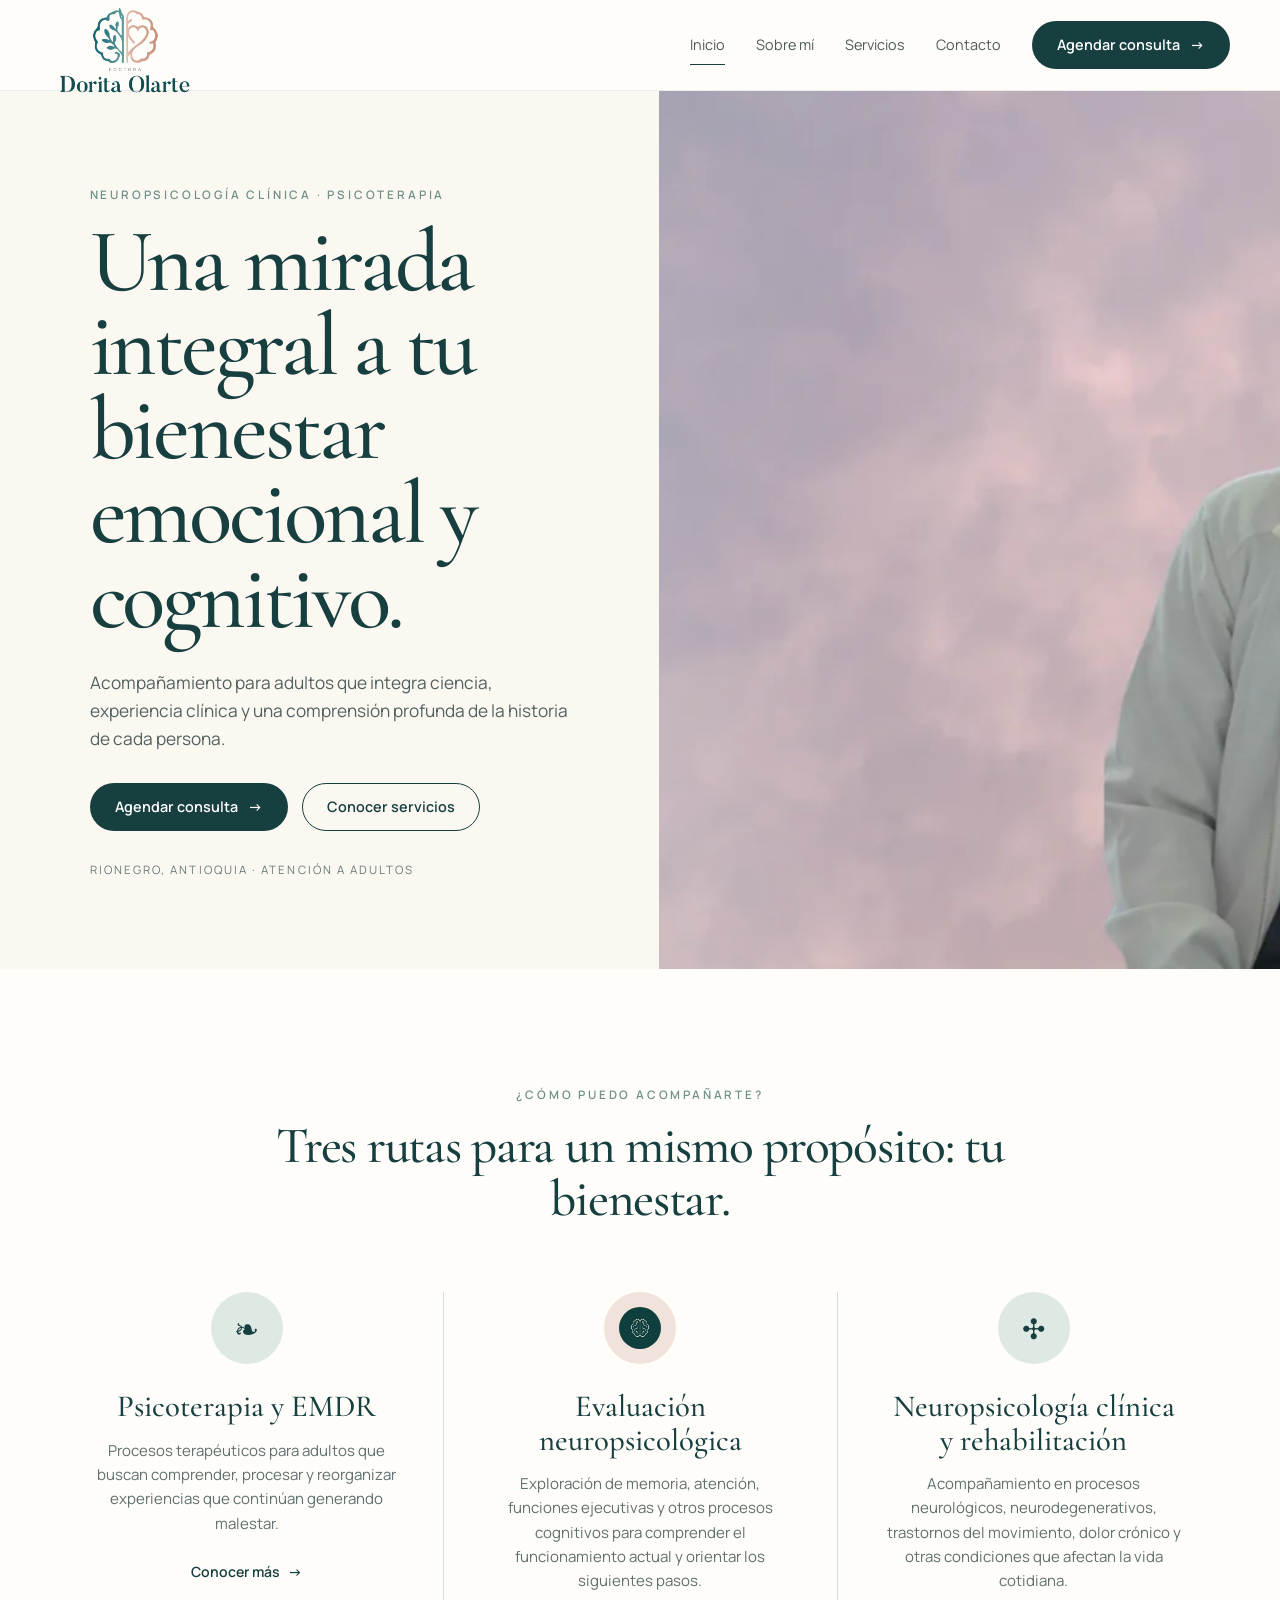
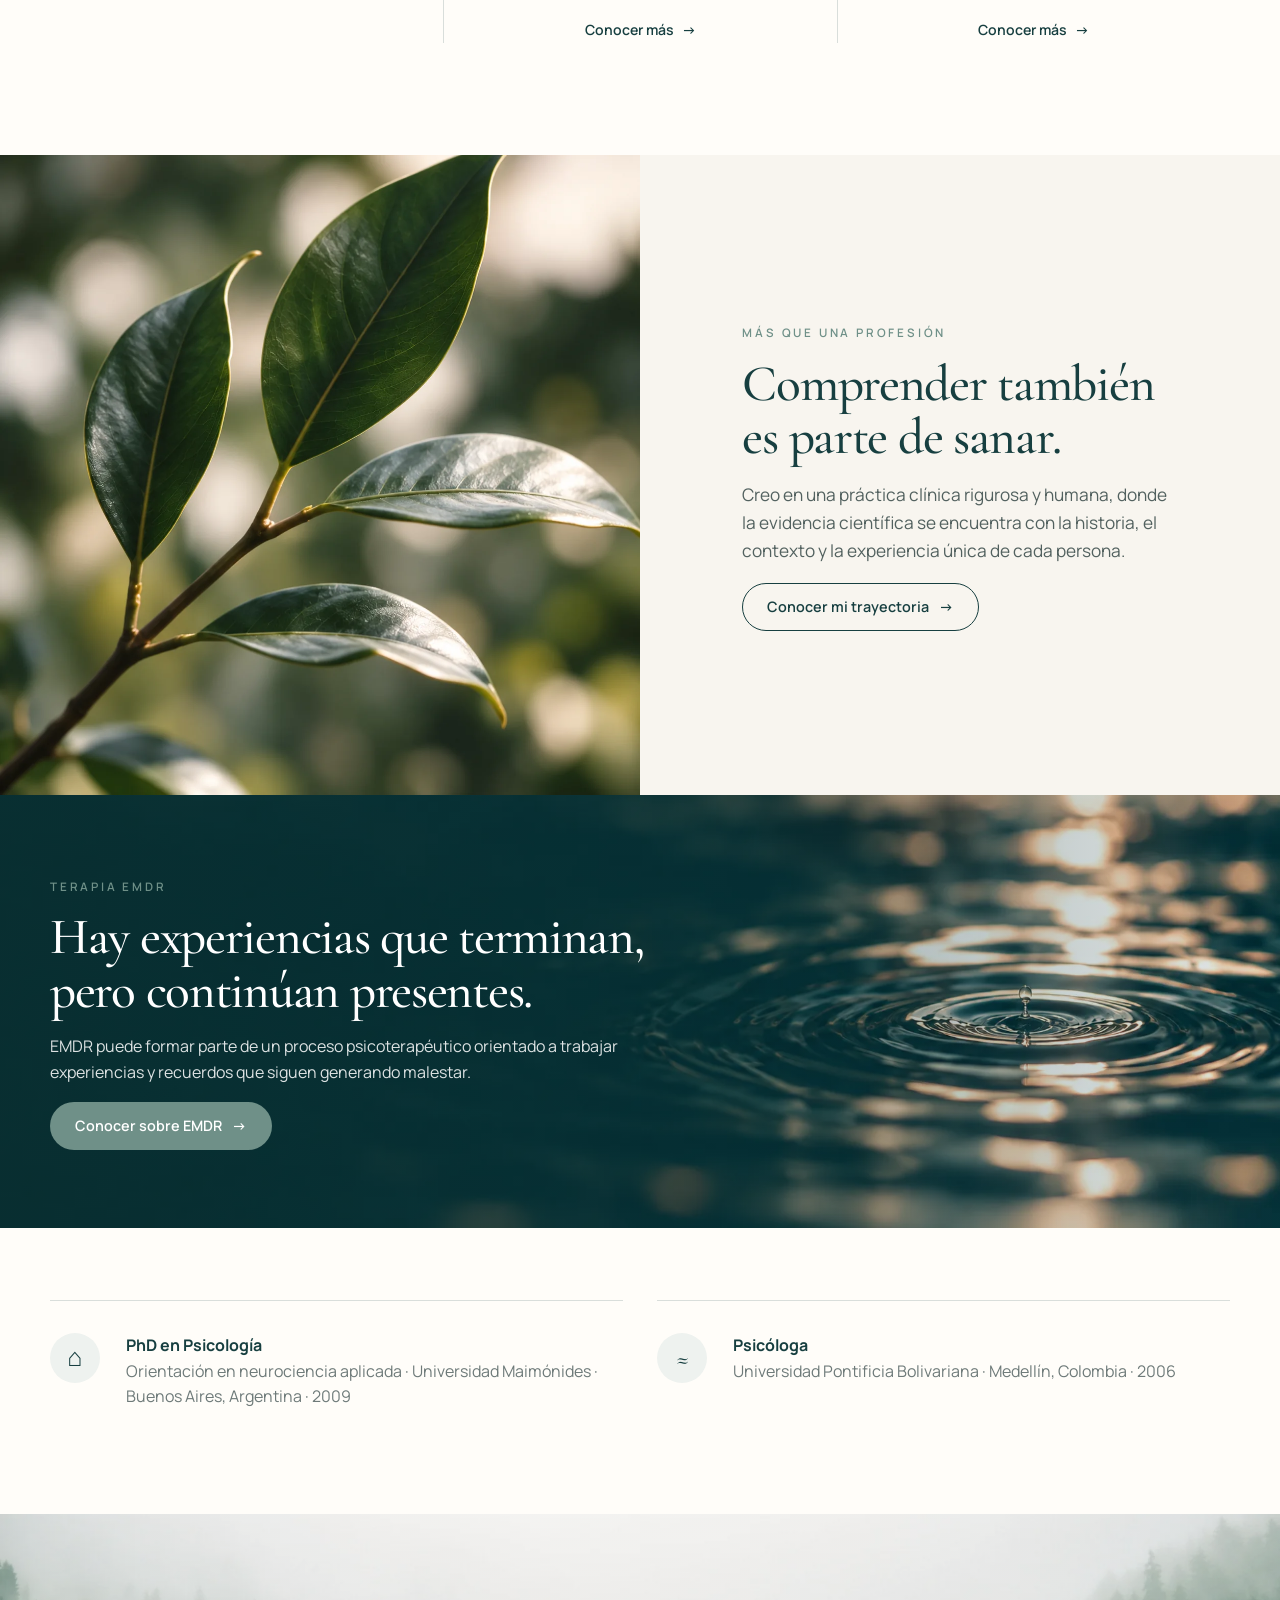
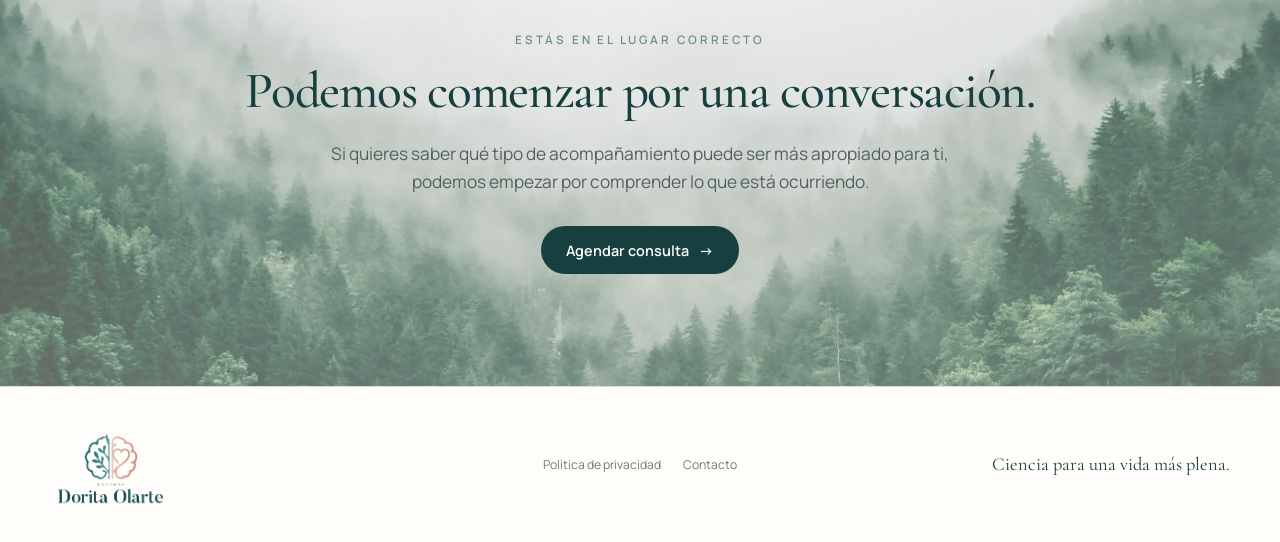
==== index.html @ 0874c587 "Dorita Website V2" ====
<!doctype html>
<html lang="es">
<head>
  <meta charset="utf-8">
  <meta name="viewport" content="width=device-width, initial-scale=1">
  <title>Dra. Dorita Olarte | Neuropsicología y psicoterapia para adultos</title>
  <meta name="description" content="Neuropsicología clínica y psicoterapia para adultos en Rionegro, Antioquia. Evaluación neuropsicológica, rehabilitación y abordaje psicoterapéutico con enfoque humano y basado en evidencia.">
  <link rel="icon" type="image/png" href="assets/images/favicon.png">
  <link rel="stylesheet" href="assets/css/styles.css">
</head>
<body>
<header class="site-header">
  <div class="container header-inner">
    <a class="brand" href="./" aria-label="Dra. Dorita Olarte, inicio"><img src="assets/images/logo.png" alt="Doctora Dorita Olarte Neuropsicóloga"></a>
    <button class="menu-toggle" aria-label="Abrir menú" aria-expanded="false">☰</button>
    <nav class="nav" aria-label="Navegación principal">
      <a href="./" aria-current="page">Inicio</a>
      <a href="sobre-mi/">Sobre mí</a>
      <a href="servicios/">Servicios</a>
      <a href="contacto/">Contacto</a>
      <a class="btn" href="contacto/">Agendar consulta <span aria-hidden="true">→</span></a>
    </nav>
  </div>
</header>

<main>
  <section class="hero">
    <div class="hero-copy">
      <div class="hero-copy-inner fade-up">
        <span class="eyebrow">Neuropsicología clínica · Psicoterapia</span>
        <h1 class="display">Una mirada integral a tu bienestar emocional y cognitivo.</h1>
        <p class="lead">Acompañamiento para adultos que integra ciencia, experiencia clínica y una comprensión profunda de la historia de cada persona.</p>
        <div class="hero-actions">
          <a class="btn" href="contacto/">Agendar consulta <span aria-hidden="true">→</span></a>
          <a class="btn btn-outline" href="servicios/">Conocer servicios</a>
        </div>
        <div class="hero-meta">Rionegro, Antioquia · Atención a adultos</div>
      </div>
    </div>
    <div class="hero-portrait hero-video-wrap">
      <video class="hero-video" autoplay muted loop playsinline preload="metadata" poster="assets/images/dorita-hero-poster.webp" aria-label="Dra. Dorita Olarte">
        <source src="assets/video/dorita-hero.mp4" type="video/mp4">
      </video>
    </div>
  </section>

  <section class="section routes">
    <div class="container">
      <div class="routes-title fade-up">
        <span class="eyebrow">¿Cómo puedo acompañarte?</span>
        <h2 class="h2">Tres rutas para un mismo propósito: tu bienestar.</h2>
      </div>
      <div class="route-grid">
        <article class="route fade-up">
          <div class="route-icon"><span aria-hidden="true" style="font-size:1.9rem;color:var(--ink)">❧</span></div>
          <h3 class="h3">Psicoterapia y EMDR</h3>
          <p>Procesos terapéuticos para adultos que buscan comprender, procesar y reorganizar experiencias que continúan generando malestar.</p>
          <a class="text-link" href="servicios/#emdr">Conocer más <span aria-hidden="true">→</span></a>
        </article>
        <article class="route fade-up">
          <div class="route-icon"><img src="assets/images/brain-icon.webp" alt="" aria-hidden="true"></div>
          <h3 class="h3">Evaluación neuropsicológica</h3>
          <p>Exploración de memoria, atención, funciones ejecutivas y otros procesos cognitivos para comprender el funcionamiento actual y orientar los siguientes pasos.</p>
          <a class="text-link" href="servicios/#neuropsicologia">Conocer más <span aria-hidden="true">→</span></a>
        </article>
        <article class="route fade-up">
          <div class="route-icon"><span aria-hidden="true" style="font-size:1.75rem;color:var(--ink)">✣</span></div>
          <h3 class="h3">Neuropsicología clínica y rehabilitación</h3>
          <p>Acompañamiento en procesos neurológicos, neurodegenerativos, trastornos del movimiento, dolor crónico y otras condiciones que afectan la vida cotidiana.</p>
          <a class="text-link" href="servicios/#experiencia">Conocer más <span aria-hidden="true">→</span></a>
        </article>
      </div>
    </div>
  </section>

  <section class="split bg-cream">
    <div class="split-image"><img src="assets/images/leaves-closeup.webp" alt="Hojas verdes iluminadas por luz natural" loading="lazy"></div>
    <div class="split-copy">
      <div class="split-copy-inner fade-up">
        <span class="eyebrow">Más que una profesión</span>
        <h2 class="h2">Comprender también es parte de sanar.</h2>
        <p class="lead">Creo en una práctica clínica rigurosa y humana, donde la evidencia científica se encuentra con la historia, el contexto y la experiencia única de cada persona.</p>
        <a class="btn btn-outline" href="sobre-mi/">Conocer mi trayectoria <span aria-hidden="true">→</span></a>
      </div>
    </div>
  </section>

  <section class="image-banner" style="background-image:url('assets/images/emdr-ripples.webp')">
    <div class="container">
      <div class="image-banner-copy fade-up">
        <span class="eyebrow">Terapia EMDR</span>
        <h2 class="h2">Hay experiencias que terminan, pero continúan presentes.</h2>
        <p>EMDR puede formar parte de un proceso psicoterapéutico orientado a trabajar experiencias y recuerdos que siguen generando malestar.</p>
        <a class="btn" style="background:#6f9088" href="servicios/#emdr">Conocer sobre EMDR <span aria-hidden="true">→</span></a>
      </div>
    </div>
  </section>

  <section class="section-sm">
    <div class="container credentials">
      <div class="credential fade-up">
        <div class="credential-icon" aria-hidden="true">⌂</div>
        <div><strong>PhD en Psicología</strong><br><span class="muted">Orientación en neurociencia aplicada · Universidad Maimónides · Buenos Aires, Argentina · 2009</span></div>
      </div>
      <div class="credential fade-up">
        <div class="credential-icon" aria-hidden="true">≈</div>
        <div><strong>Psicóloga</strong><br><span class="muted">Universidad Pontificia Bolivariana · Medellín, Colombia · 2006</span></div>
      </div>
    </div>
  </section>

  <section class="section cta cta-home">
    <div class="narrow fade-up">
      <span class="eyebrow">Estás en el lugar correcto</span>
      <h2 class="h2">Podemos comenzar por una conversación.</h2>
      <p class="lead" style="margin:22px auto 30px">Si quieres saber qué tipo de acompañamiento puede ser más apropiado para ti, podemos empezar por comprender lo que está ocurriendo.</p>
      <a class="btn" href="contacto/">Agendar consulta <span aria-hidden="true">→</span></a>
    </div>
  </section>
</main>

<footer class="site-footer">
  <div class="container footer-grid">
    <a class="footer-logo" href="./"><img src="assets/images/logo.png" alt="Dra. Dorita Olarte"></a>
    <div class="footer-links"><a href="privacidad/">Política de privacidad</a><a href="contacto/">Contacto</a></div>
    <div class="footer-note">Ciencia para una vida más plena.</div>
  </div>
</footer>
<script src="assets/js/config.js"></script>
<script src="assets/js/main.js"></script>
</body>
</html>
---- assets/css/styles.css ----
@import url('https://fonts.googleapis.com/css2?family=Cormorant+Garamond:wght@500;600&family=Manrope:wght@400;500;600&display=swap');

:root {
  --ink: #173f40;
  --ink-deep: #0e3435;
  --sage: #6f9088;
  --sage-soft: #dfe9e4;
  --rose: #d8a28f;
  --rose-soft: #f1e3dc;
  --cream: #f8f5ef;
  --paper: #fffdf9;
  --text: #334344;
  --muted: #6e7a79;
  --line: rgba(23,63,64,.16);
  --shadow: 0 18px 50px rgba(34, 57, 55, .08);
  --serif: 'Cormorant Garamond', Georgia, serif;
  --sans: 'Manrope', Arial, sans-serif;
}

* { box-sizing: border-box; }
html { scroll-behavior: smooth; }
body {
  margin: 0;
  background: var(--paper);
  color: var(--text);
  font-family: var(--sans);
  line-height: 1.62;
  -webkit-font-smoothing: antialiased;
}
img { max-width: 100%; display: block; }
a { color: inherit; text-decoration: none; }
button, input, select, textarea { font: inherit; }

.container { width: min(1180px, calc(100% - 48px)); margin: 0 auto; }
.narrow { width: min(820px, calc(100% - 48px)); margin: 0 auto; }
.section { padding: 112px 0; }
.section-sm { padding: 72px 0; }
.section-xl { padding: 150px 0; }
.bg-cream { background: var(--cream); }
.bg-sage { background: #eef3ef; }
.bg-dark { background: var(--ink-deep); color: #fff; }
.eyebrow {
  display: inline-block;
  margin-bottom: 18px;
  font-size: .73rem;
  line-height: 1;
  letter-spacing: .24em;
  text-transform: uppercase;
  color: var(--sage);
  font-weight: 600;
}
.bg-dark .eyebrow { color: #d8c1b7; }
.display {
  margin: 0;
  font-family: var(--serif);
  font-size: clamp(3.5rem, 7vw, 6.6rem);
  font-weight: 500;
  line-height: .94;
  letter-spacing: -.035em;
  color: var(--ink);
}
.h1 {
  margin: 0;
  font-family: var(--serif);
  font-size: clamp(3.1rem, 5.6vw, 5.5rem);
  font-weight: 500;
  line-height: 1;
  letter-spacing: -.03em;
  color: var(--ink);
}
.h2 {
  margin: 0;
  font-family: var(--serif);
  font-size: clamp(2.35rem, 4vw, 4.1rem);
  font-weight: 500;
  line-height: 1.04;
  letter-spacing: -.025em;
  color: var(--ink);
}
.h3 {
  margin: 0;
  font-family: var(--serif);
  font-size: clamp(1.75rem, 2.4vw, 2.35rem);
  line-height: 1.08;
  color: var(--ink);
  font-weight: 500;
}
.bg-dark .h1, .bg-dark .h2, .bg-dark .h3 { color: #fff; }
.lead { font-size: 1.08rem; color: #52615f; max-width: 650px; }
.muted { color: var(--muted); }
.rule { height: 1px; background: var(--line); }

.site-header {
  position: sticky;
  top: 0;
  z-index: 50;
  background: rgba(255,253,249,.94);
  backdrop-filter: blur(14px);
  border-bottom: 1px solid rgba(23,63,64,.08);
}
.header-inner {
  height: 90px;
  display: flex;
  align-items: center;
  justify-content: space-between;
  gap: 32px;
}
.brand img { width: 148px; height: auto; }
.nav { display: flex; align-items: center; gap: 31px; font-size: .9rem; }
.nav a { position: relative; color: #4d5a59; }
.nav a:not(.btn)::after {
  content: '';
  position: absolute;
  left: 0; right: 100%; bottom: -8px;
  height: 1px;
  background: var(--ink);
  transition: right .25s ease;
}
.nav a:hover::after, .nav a[aria-current="page"]::after { right: 0; }
.btn {
  display: inline-flex;
  align-items: center;
  justify-content: center;
  gap: 10px;
  min-height: 48px;
  padding: 0 24px;
  border-radius: 999px;
  border: 1px solid transparent;
  background: var(--ink);
  color: #fff !important;
  font-weight: 600;
  font-size: .9rem;
  cursor: pointer;
  transition: transform .2s ease, background .2s ease;
}
.btn:hover { transform: translateY(-2px); background: #245b5c; }
.btn-outline { background: transparent; border-color: var(--ink); color: var(--ink) !important; }
.btn-outline:hover { background: var(--ink); color: #fff !important; }
.menu-toggle { display: none; border: 0; background: transparent; color: var(--ink); padding: 8px; font-size: 1.5rem; }

.hero {
  min-height: 720px;
  display: grid;
  grid-template-columns: 1.03fr .97fr;
  background: linear-gradient(90deg, #fbf8f2 0%, #fbf8f2 53%, #eef2ed 53%, #eef2ed 100%);
}
.hero-copy { display: flex; align-items: center; padding: 90px max(7vw, 48px) 90px max(7vw, 48px); }
.hero-copy-inner { max-width: 650px; }
.hero-copy .lead { margin: 28px 0 30px; }
.hero-actions { display: flex; flex-wrap: wrap; gap: 14px; }
.hero-meta { margin-top: 30px; font-size: .72rem; text-transform: uppercase; letter-spacing: .18em; color: #697a77; }
.hero-portrait { min-height: 720px; overflow: hidden; position: relative; }
.hero-portrait img { width: 100%; height: 100%; object-fit: cover; object-position: center 20%; }
.hero-portrait::after { content:''; position:absolute; inset:0; background: linear-gradient(90deg, rgba(238,242,237,.1), transparent 35%); pointer-events:none; }

.routes { text-align: center; }
.routes-title { max-width: 790px; margin: 0 auto 66px; }
.route-grid { display: grid; grid-template-columns: repeat(3, 1fr); }
.route { padding: 0 46px; min-height: 340px; }
.route + .route { border-left: 1px solid var(--line); }
.route-icon { width: 72px; height: 72px; border-radius: 50%; margin: 0 auto 26px; display:grid; place-items:center; background: var(--sage-soft); }
.route:nth-child(2) .route-icon { background: var(--rose-soft); }
.route-icon img { width: 42px; height: 42px; object-fit: contain; border-radius: 50%; }
.route p { font-size: .94rem; color: #60706e; }
.text-link { display: inline-flex; gap: 8px; align-items:center; font-size: .88rem; font-weight: 600; color: var(--ink); margin-top: 10px; }

.split { display: grid; grid-template-columns: 1fr 1fr; min-height: 520px; }
.split-image img { width: 100%; height: 100%; object-fit: cover; }
.split-copy { padding: 90px max(8vw, 70px); display:flex; align-items:center; }
.split-copy-inner { max-width: 560px; }

.image-banner { position: relative; min-height: 350px; background-size: cover; background-position: center; display:flex; align-items:center; }
.image-banner::before { content:''; position:absolute; inset:0; background: linear-gradient(90deg, rgba(10,46,47,.78), rgba(10,46,47,.1)); }
.image-banner .container { position:relative; z-index:1; }
.image-banner-copy { max-width: 650px; color: #fff; }
.image-banner-copy .h2 { color: #fff; }
.image-banner-copy p { color: rgba(255,255,255,.86); }

.credentials { display:grid; grid-template-columns: 1fr 1fr; gap: 34px; }
.credential { display:grid; grid-template-columns: 56px 1fr; gap: 20px; align-items:start; padding: 32px 0; border-top: 1px solid var(--line); }
.credential-icon { width:50px; height:50px; border-radius:50%; display:grid; place-items:center; background:#eef2ef; font-family:var(--serif); color:var(--ink); font-size:1.6rem; }
.credential strong { color: var(--ink); }

.cta { text-align:center; background: linear-gradient(120deg, #f5f2ea, #edf2ed); position:relative; overflow:hidden; }
.cta::before, .cta::after { content:''; position:absolute; width:350px; height:350px; background:url('../images/branch-light.webp') center/cover no-repeat; opacity:.16; }
.cta::before { left:-100px; bottom:-140px; }
.cta::after { right:-100px; top:-140px; transform:scaleX(-1); }
.cta .narrow { position:relative; z-index:1; }

.page-hero { padding: 120px 0 92px; background: var(--cream); }
.page-hero-grid { display:grid; grid-template-columns: 1.1fr .9fr; gap: 70px; align-items:center; }
.page-hero-img { border-radius: 4px; overflow:hidden; box-shadow: var(--shadow); }
.page-hero-img img { width:100%; max-height: 580px; object-fit:cover; }

.story-grid { display:grid; grid-template-columns: .8fr 1.2fr; gap: 80px; align-items:start; }
.story-image img { width:100%; min-height:520px; object-fit:cover; }
.quote-script { font-family: var(--serif); font-style: italic; color: #667b76; font-size: 1.75rem; line-height:1.3; margin: 38px 0 0; }

.service-intro { padding: 125px 0 90px; background: linear-gradient(120deg, #fffdf9 0%, #f1f3ed 100%); }
.service-intro-grid { display:grid; grid-template-columns: 1.05fr .95fr; gap: 80px; align-items:center; }
.service-intro-image img { width:100%; height:460px; object-fit:cover; }
.service-chapter { padding: 140px 0; }
.chapter-grid { display:grid; grid-template-columns: 1.1fr .9fr; gap: 90px; align-items:start; }
.chapter-number { font-family:var(--serif); color:var(--rose); font-size:5rem; line-height:.8; margin-bottom:18px; }
.clean-list { list-style:none; padding:0; margin: 24px 0 0; }
.clean-list li { padding: 14px 0; border-bottom: 1px solid var(--line); }
.breathing-quote { padding: 150px 0; text-align:center; }
.breathing-quote blockquote { margin:0 auto; max-width: 780px; font-family:var(--serif); color:var(--ink); font-size:clamp(2.8rem,5vw,5rem); line-height:1; }
.full-image-break { min-height: 320px; background-position:center; background-size:cover; }
.neuro-grid { display:grid; grid-template-columns: 1fr 1fr; border-top:1px solid var(--line); margin-top:45px; }
.neuro-item { padding:23px 20px 23px 0; border-bottom:1px solid var(--line); font-family:var(--serif); font-size:1.45rem; color:var(--ink); }
.neuro-item:nth-child(even) { padding-left:28px; border-left:1px solid var(--line); }
.process-grid { display:grid; grid-template-columns:repeat(4,1fr); margin-top:55px; }
.process-step { padding: 0 28px; }
.process-step:first-child { padding-left:0; }
.process-step + .process-step { border-left:1px solid var(--line); }
.step-no { font-family:var(--serif); color:var(--rose); font-size:3.2rem; }
.dark-special { display:grid; grid-template-columns: 1.4fr .6fr; gap:70px; align-items:center; }
.caregiver { border-left:1px solid rgba(255,255,255,.25); padding-left:48px; }

.contact-hero { background:#f6f2eb; }
.contact-grid { display:grid; grid-template-columns:.85fr 1.15fr; gap: 80px; align-items:start; }
.contact-card { background:#fff; box-shadow:var(--shadow); padding:44px; }
.form-grid { display:grid; gap:18px; }
label { display:block; font-size:.78rem; font-weight:600; color:var(--ink); margin-bottom:7px; }
input, select, textarea { width:100%; border:1px solid #d8dedb; background:#fff; padding:13px 14px; border-radius:2px; color:var(--text); outline:none; }
input:focus, select:focus, textarea:focus { border-color:var(--sage); box-shadow:0 0 0 3px rgba(111,144,136,.12); }
textarea { min-height:130px; resize:vertical; }
.form-note { font-size:.78rem; color:var(--muted); }
.contact-list { list-style:none; margin:32px 0 0; padding:0; }
.contact-list li { padding:14px 0; border-bottom:1px solid var(--line); }
.contact-art { margin-top:45px; }
.contact-art img { width:100%; max-height:480px; object-fit:cover; }

.site-footer { padding: 36px 0; border-top:1px solid var(--line); background:#fffdf9; }
.footer-grid { display:grid; grid-template-columns: 1fr auto 1fr; align-items:center; gap:30px; }
.footer-logo img { width:120px; }
.footer-links { display:flex; gap:22px; font-size:.76rem; color:var(--muted); justify-content:center; }
.footer-note { text-align:right; font-family:var(--serif); color:var(--ink); font-size:1.15rem; }

.fade-up { opacity:0; transform:translateY(18px); transition: opacity .7s ease, transform .7s ease; }
.fade-up.visible { opacity:1; transform:none; }

@media (max-width: 900px) {
  .container, .narrow { width:min(100% - 32px, 1180px); }
  .section { padding:80px 0; }
  .section-xl, .service-chapter, .breathing-quote { padding:100px 0; }
  .header-inner { height:76px; }
  .brand img { width:128px; }
  .menu-toggle { display:block; }
  .nav { position:absolute; top:76px; left:0; right:0; background:#fffdf9; flex-direction:column; align-items:stretch; padding:24px 24px 30px; border-bottom:1px solid var(--line); display:none; }
  .nav.open { display:flex; }
  .nav .btn { width:100%; }
  .hero { grid-template-columns:1fr; background:#fbf8f2; }
  .hero-copy { padding:75px 24px 58px; }
  .hero-portrait { min-height:520px; }
  .route-grid, .credentials, .process-grid, .contact-grid { grid-template-columns:1fr; }
  .route { padding:45px 12px; min-height:0; }
  .route + .route { border-left:0; border-top:1px solid var(--line); }
  .split, .page-hero-grid, .story-grid, .service-intro-grid, .chapter-grid, .dark-special { grid-template-columns:1fr; }
  .split-copy { padding:70px 24px; }
  .split-image { min-height:420px; }
  .page-hero { padding:85px 0 70px; }
  .service-intro { padding:90px 0 70px; }
  .chapter-grid { gap:50px; }
  .process-step { padding:28px 0; }
  .process-step + .process-step { border-left:0; border-top:1px solid var(--line); }
  .caregiver { border-left:0; border-top:1px solid rgba(255,255,255,.25); padding:38px 0 0; }
  .contact-card { padding:28px; }
  .footer-grid { grid-template-columns:1fr; text-align:center; }
  .footer-logo img { margin:0 auto; }
  .footer-note { text-align:center; }
  .footer-links { flex-wrap:wrap; }
}

@media (max-width: 560px) {
  .display { font-size: 3.15rem; }
  .h1 { font-size: 2.9rem; }
  .h2 { font-size: 2.4rem; }
  .hero-portrait { min-height:430px; }
  .hero-actions { flex-direction:column; align-items:stretch; }
  .hero-actions .btn { width:100%; }
  .neuro-grid { grid-template-columns:1fr; }
  .neuro-item:nth-child(even) { padding-left:0; border-left:0; }
  .full-image-break { min-height:230px; }
}

@media (prefers-reduced-motion: reduce) {
  html { scroll-behavior:auto; }
  .fade-up { opacity:1; transform:none; transition:none; }
  .btn { transition:none; }
}

/* Services page section rhythm: calm alternation between chapters */
.service-emdr {
  background: #fbf1ec;
}
.service-pause-light {
  background: #fffdf9;
}
.service-neuro {
  background: #eaf1ed;
}
.service-pause-rose {
  background: #f6e9e3;
}
.service-process {
  background: #f8f5ef;
}
.service-emdr .clean-list li,
.service-neuro .neuro-grid,
.service-neuro .neuro-item,
.service-process .process-step + .process-step {
  border-color: rgba(23,63,64,.13);
}

/* September refinements */
.hero-video-wrap {
  background: #ead9d1;
}
.hero-video {
  width: 100%;
  height: 100%;
  min-height: 720px;
  display: block;
  object-fit: cover;
  object-position: center center;
}

/* Give the EMDR banner more breathing room around copy and CTA */
.image-banner {
  min-height: 430px;
  padding: 78px 0;
}

/* Home closing image supplied for the final CTA */
.cta-home {
  min-height: 390px;
  display: flex;
  align-items: center;
  background:
    linear-gradient(rgba(249,247,241,.30), rgba(249,247,241,.40)),
    url('../images/home-bottom-forest.webp') center 48% / cover no-repeat;
}
.cta-home::before,
.cta-home::after {
  display: none;
}
.cta-home .h2,
.cta-home .lead,
.cta-home .eyebrow {
  text-shadow: 0 1px 18px rgba(255,255,255,.65);
}

/* Sobre mí hero: calm blush panel behind Dorita */
.about-hero {
  background: linear-gradient(90deg, #fbf8f2 0%, #fbf8f2 53%, #ead9d1 53%, #ead9d1 100%);
}
.about-hero .page-hero-img {
  background: #ead9d1;
  box-shadow: none;
}

/* Emphasize the EMDR reflection as its own chapter */
.service-pause-light {
  background: #e7d8cf;
}
.service-pause-light blockquote {
  color: #173f40;
}

@media (max-width: 900px) {
  .hero-video { min-height: 520px; }
  .about-hero { background: #f3e5de; }
  .image-banner { min-height: 410px; padding: 68px 0; }
  .cta-home { min-height: 350px; background-position: center center; }
}

@media (max-width: 560px) {
  .hero-video { min-height: 430px; }
  .image-banner { min-height: 390px; padding: 60px 0; }
}
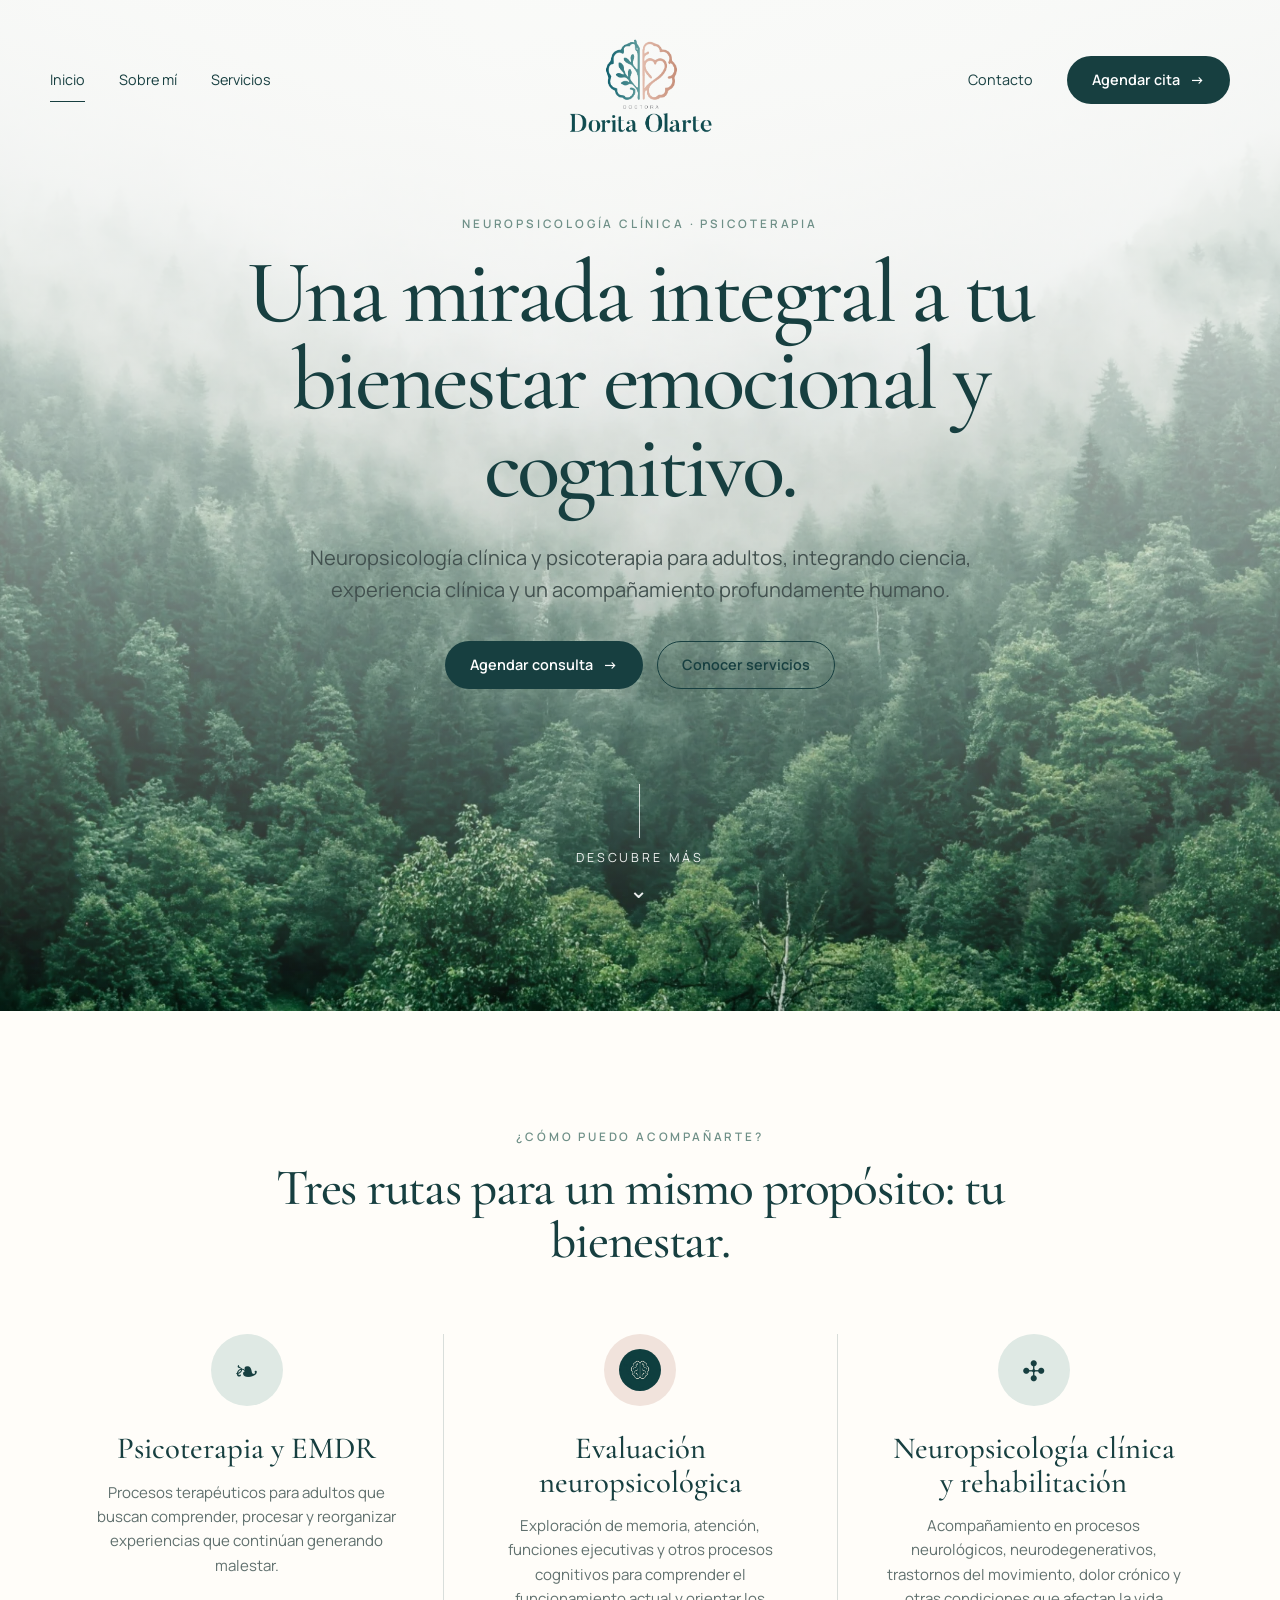
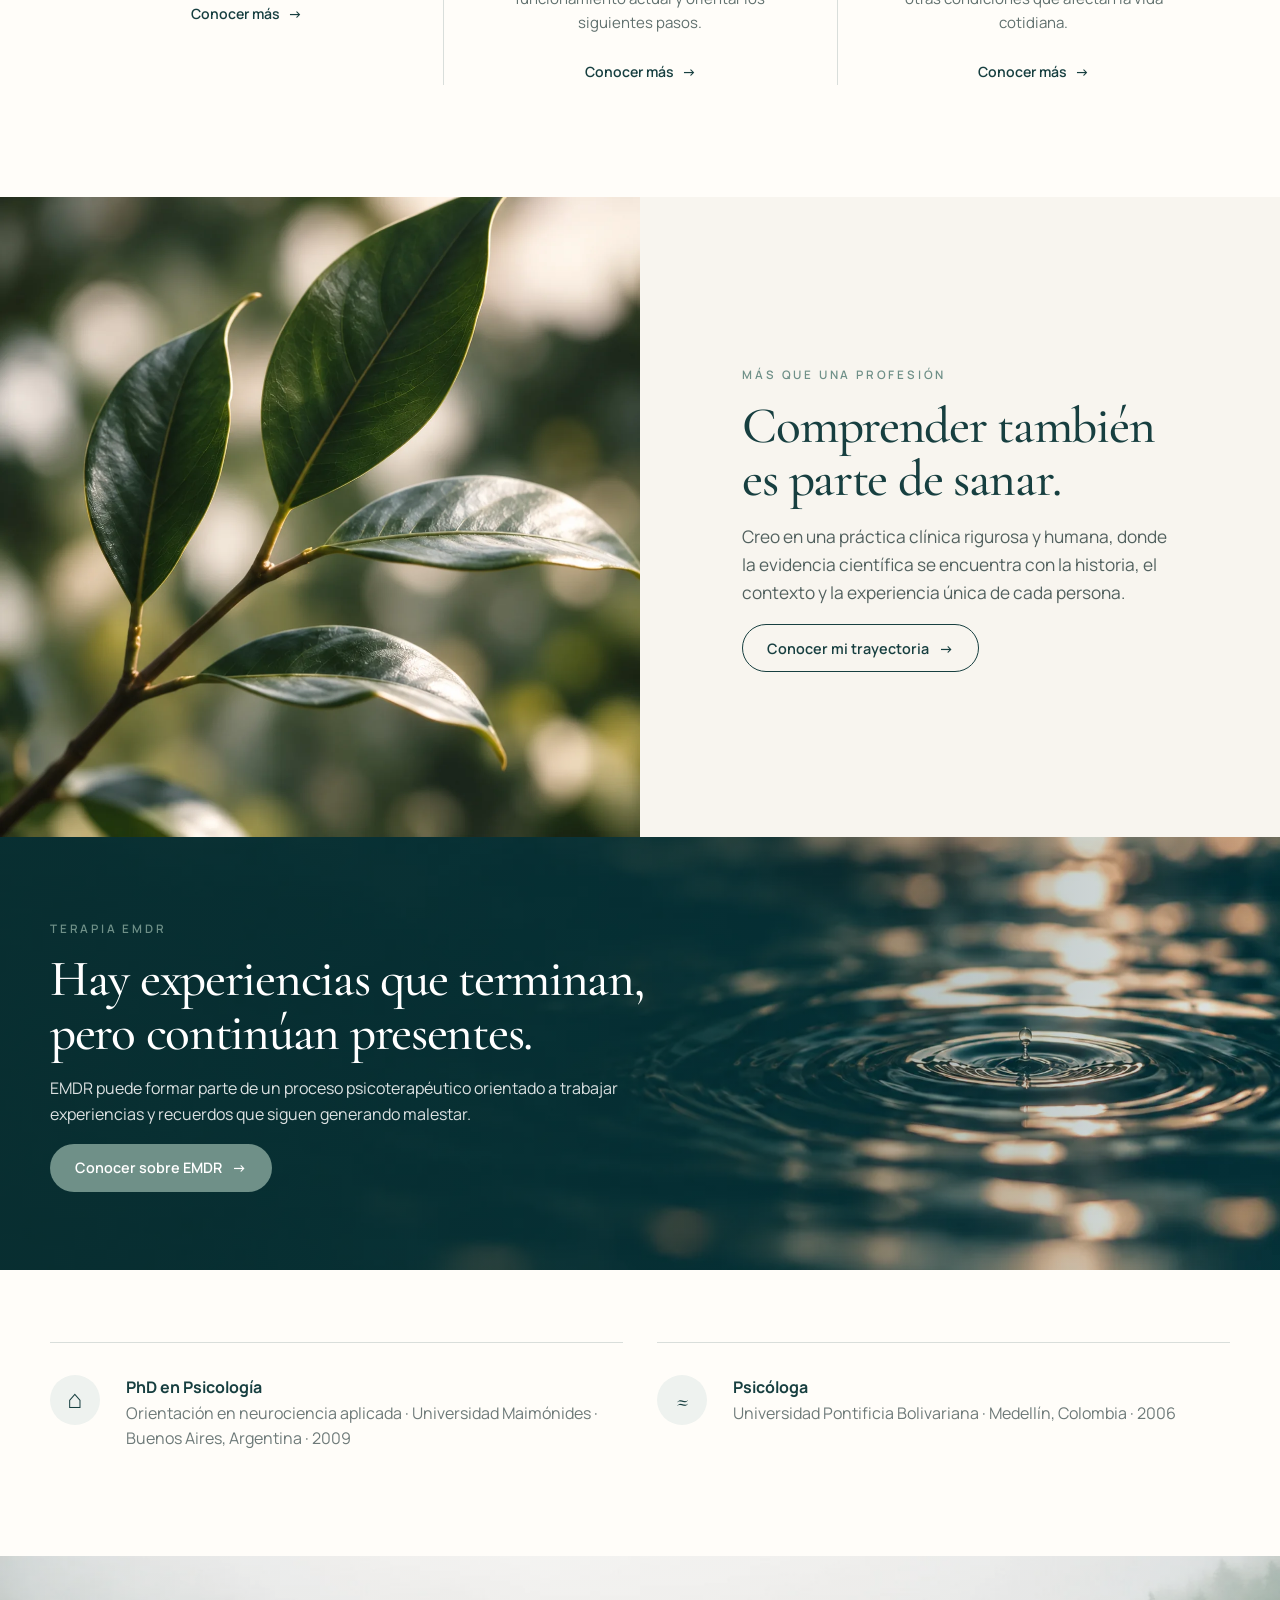
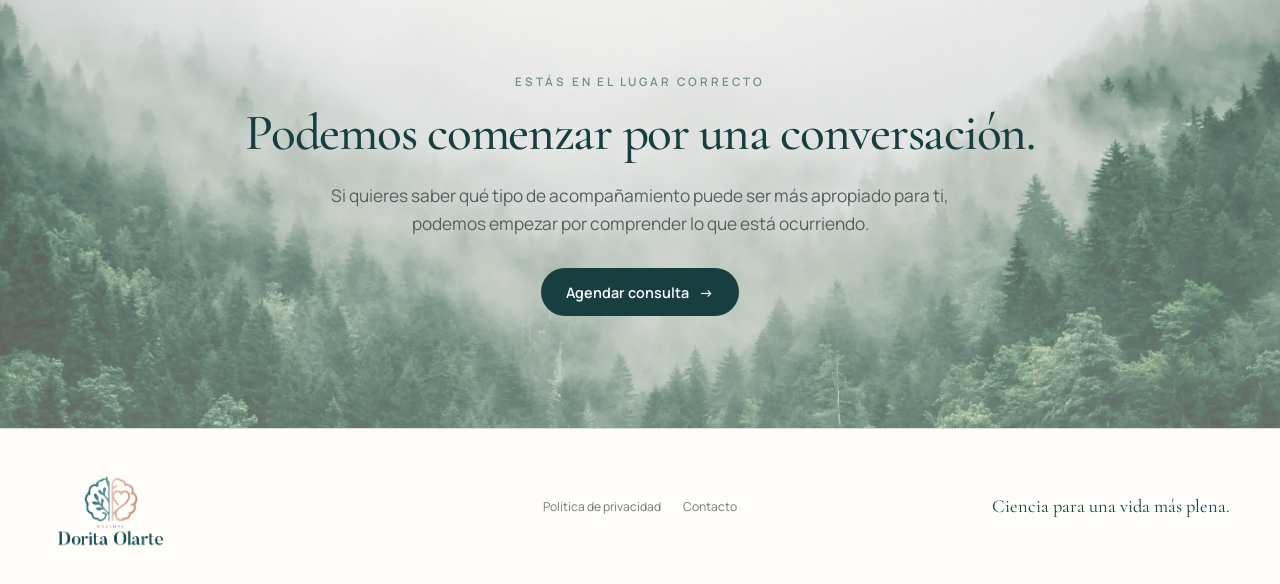
==== commit c1af29d3: "Dorita V4 Hero Changes" ====
--- a/index.html
+++ b/index.html
@@ -9,38 +9,40 @@
   <link rel="stylesheet" href="assets/css/styles.css">
 </head>
 <body>
-<header class="site-header">
-  <div class="container header-inner">
-    <a class="brand" href="./" aria-label="Dra. Dorita Olarte, inicio"><img src="assets/images/logo.png" alt="Doctora Dorita Olarte Neuropsicóloga"></a>
+<header class="site-header site-header-home">
+  <div class="container header-home-shell">
     <button class="menu-toggle" aria-label="Abrir menú" aria-expanded="false">☰</button>
-    <nav class="nav" aria-label="Navegación principal">
-      <a href="./" aria-current="page">Inicio</a>
-      <a href="sobre-mi/">Sobre mí</a>
-      <a href="servicios/">Servicios</a>
-      <a href="contacto/">Contacto</a>
-      <a class="btn" href="contacto/">Agendar consulta <span aria-hidden="true">→</span></a>
+    <nav class="nav nav-home" aria-label="Navegación principal">
+      <div class="nav-group nav-group-left">
+        <a href="./" aria-current="page">Inicio</a>
+        <a href="sobre-mi/">Sobre mí</a>
+        <a href="servicios/">Servicios</a>
+      </div>
+      <a class="brand brand-home" href="./" aria-label="Dra. Dorita Olarte, inicio"><img src="assets/images/logo.png" alt="Doctora Dorita Olarte Neuropsicóloga"></a>
+      <div class="nav-group nav-group-right">
+        <a href="contacto/">Contacto</a>
+        <a class="btn" href="contacto/">Agendar cita <span aria-hidden="true">→</span></a>
+      </div>
     </nav>
   </div>
 </header>
 
 <main>
-  <section class="hero">
-    <div class="hero-copy">
-      <div class="hero-copy-inner fade-up">
-        <span class="eyebrow">Neuropsicología clínica · Psicoterapia</span>
-        <h1 class="display">Una mirada integral a tu bienestar emocional y cognitivo.</h1>
-        <p class="lead">Acompañamiento para adultos que integra ciencia, experiencia clínica y una comprensión profunda de la historia de cada persona.</p>
-        <div class="hero-actions">
-          <a class="btn" href="contacto/">Agendar consulta <span aria-hidden="true">→</span></a>
-          <a class="btn btn-outline" href="servicios/">Conocer servicios</a>
-        </div>
-        <div class="hero-meta">Rionegro, Antioquia · Atención a adultos</div>
+  <section class="hero hero-home-centered">
+    <div class="hero-home-overlay" aria-hidden="true"></div>
+    <div class="container hero-home-content fade-up">
+      <span class="eyebrow">Neuropsicología clínica · Psicoterapia</span>
+      <h1 class="display hero-home-title">Una mirada integral a tu bienestar emocional y cognitivo.</h1>
+      <p class="lead hero-home-lead">Neuropsicología clínica y psicoterapia para adultos, integrando ciencia, experiencia clínica y un acompañamiento profundamente humano.</p>
+      <div class="hero-actions hero-home-actions">
+        <a class="btn" href="contacto/">Agendar consulta <span aria-hidden="true">→</span></a>
+        <a class="btn btn-outline" href="servicios/">Conocer servicios</a>
       </div>
-    </div>
-    <div class="hero-portrait hero-video-wrap">
-      <video class="hero-video" autoplay muted loop playsinline preload="metadata" poster="assets/images/dorita-hero-poster.webp" aria-label="Dra. Dorita Olarte">
-        <source src="assets/video/dorita-hero.mp4" type="video/mp4">
-      </video>
+      <div class="scroll-cue" aria-hidden="true">
+        <span class="scroll-line"></span>
+        <span class="scroll-text">Descubre más</span>
+        <span class="scroll-arrow">⌄</span>
+      </div>
     </div>
   </section>
 
--- a/assets/css/styles.css
+++ b/assets/css/styles.css
@@ -380,3 +380,179 @@
   .hero-video { min-height: 430px; }
   .image-banner { min-height: 390px; padding: 60px 0; }
 }
+
+
+/* Homepage centered hero update */
+.site-header-home {
+  position: absolute;
+  top: 0;
+  left: 0;
+  width: 100%;
+  background: transparent;
+  backdrop-filter: none;
+  border-bottom: 0;
+}
+.header-home-shell {
+  position: relative;
+  padding: 24px 0 0;
+}
+.nav-home {
+  display: grid;
+  grid-template-columns: 1fr auto 1fr;
+  align-items: center;
+  gap: 34px;
+  width: 100%;
+}
+.nav-group {
+  display: flex;
+  align-items: center;
+  gap: 34px;
+}
+.nav-group-right {
+  justify-content: flex-end;
+}
+.brand-home {
+  justify-self: center;
+}
+.brand-home img {
+  width: 162px;
+}
+.site-header-home .nav a,
+.site-header-home .menu-toggle {
+  color: var(--ink);
+}
+.site-header-home .nav a:not(.btn)::after {
+  bottom: -10px;
+}
+.hero-home-centered {
+  position: relative;
+  min-height: 100svh;
+  display: flex;
+  align-items: center;
+  justify-content: center;
+  padding: 210px 0 110px;
+  text-align: center;
+  background: url('../images/home-hero-forest.webp') center center / cover no-repeat;
+  overflow: hidden;
+}
+.hero-home-overlay {
+  position: absolute;
+  inset: 0;
+  background: linear-gradient(180deg, rgba(249,250,248,.94) 0%, rgba(249,250,248,.82) 24%, rgba(249,250,248,.48) 55%, rgba(14,52,53,.16) 100%);
+}
+.hero-home-content {
+  position: relative;
+  z-index: 1;
+  max-width: 920px;
+}
+.hero-home-title {
+  font-size: clamp(3.8rem, 7vw, 6.5rem);
+  line-height: .98;
+  max-width: 980px;
+  margin: 0 auto;
+}
+.hero-home-lead {
+  margin: 30px auto 0;
+  max-width: 760px;
+  font-size: clamp(1.05rem, 1.6vw, 1.25rem);
+  color: #42514f;
+}
+.hero-home-actions {
+  justify-content: center;
+  margin-top: 34px;
+}
+.scroll-cue {
+  margin-top: 95px;
+  display: inline-flex;
+  flex-direction: column;
+  align-items: center;
+  gap: 10px;
+  color: rgba(255,255,255,.92);
+  text-transform: uppercase;
+  letter-spacing: .24em;
+  font-size: .78rem;
+}
+.scroll-line {
+  width: 1px;
+  height: 54px;
+  background: rgba(255,255,255,.78);
+}
+.scroll-arrow {
+  font-size: 1.45rem;
+  line-height: 1;
+}
+
+@media (max-width: 900px) {
+  .site-header-home {
+    position: absolute;
+  }
+  .site-header-home .menu-toggle {
+    display: block;
+    margin-left: auto;
+    position: relative;
+    z-index: 61;
+  }
+  .header-home-shell {
+    padding-top: 16px;
+  }
+  .nav-home {
+    position: absolute;
+    top: 76px;
+    left: 0;
+    right: 0;
+    display: none;
+    grid-template-columns: 1fr;
+    gap: 18px;
+    padding: 22px;
+    background: rgba(255,253,249,.96);
+    backdrop-filter: blur(14px);
+    border: 1px solid rgba(23,63,64,.10);
+    border-radius: 22px;
+    box-shadow: var(--shadow);
+  }
+  .nav-home.open {
+    display: grid;
+  }
+  .nav-group {
+    flex-direction: column;
+    align-items: flex-start;
+    gap: 18px;
+  }
+  .nav-group-right {
+    justify-content: flex-start;
+  }
+  .nav-group-right .btn {
+    width: 100%;
+  }
+  .brand-home {
+    order: -1;
+    justify-self: center;
+    margin-bottom: 6px;
+  }
+  .brand-home img {
+    width: 132px;
+  }
+  .hero-home-centered {
+    min-height: 780px;
+    padding: 164px 0 80px;
+  }
+  .hero-home-title {
+    font-size: clamp(3rem, 10vw, 4.4rem);
+  }
+  .scroll-cue {
+    margin-top: 70px;
+  }
+}
+
+@media (max-width: 560px) {
+  .hero-home-centered {
+    min-height: 720px;
+    padding: 150px 0 72px;
+  }
+  .hero-home-title {
+    font-size: clamp(2.7rem, 12vw, 3.7rem);
+  }
+  .hero-home-lead {
+    font-size: 1rem;
+  }
+}
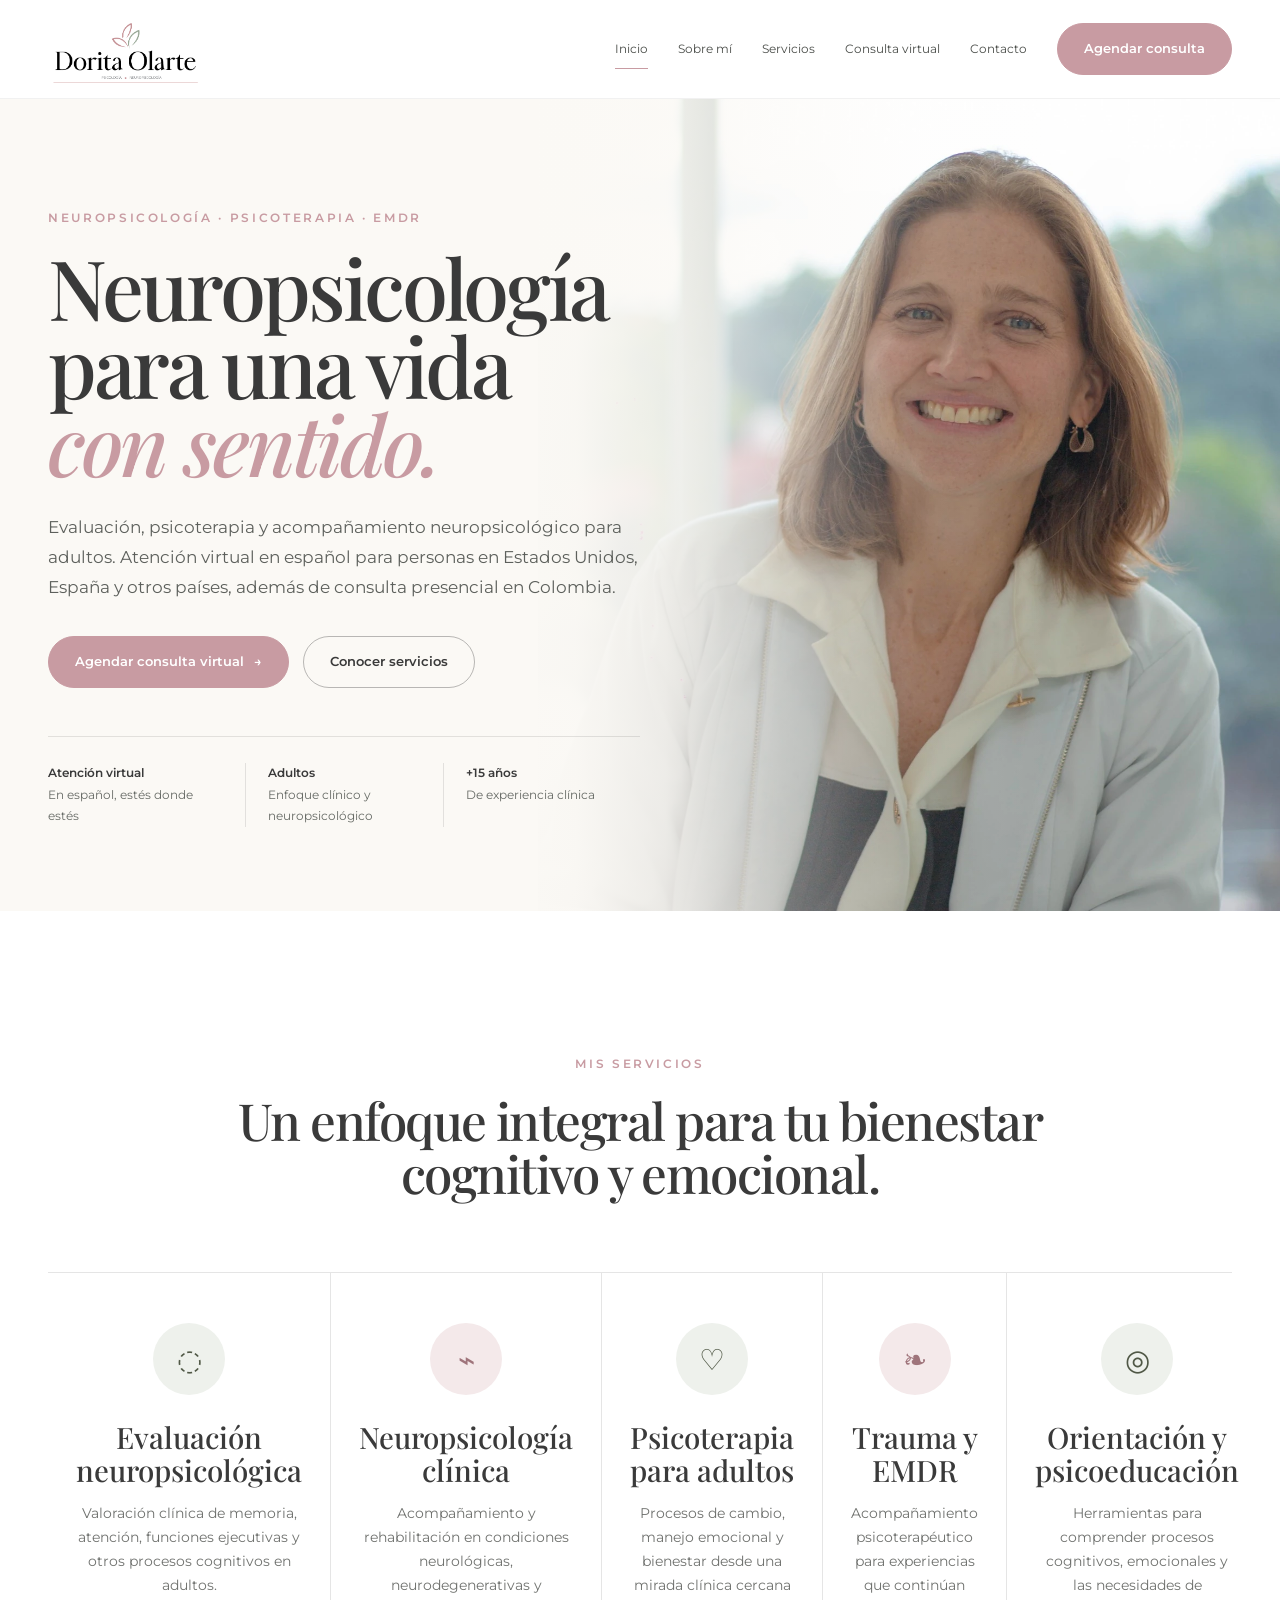
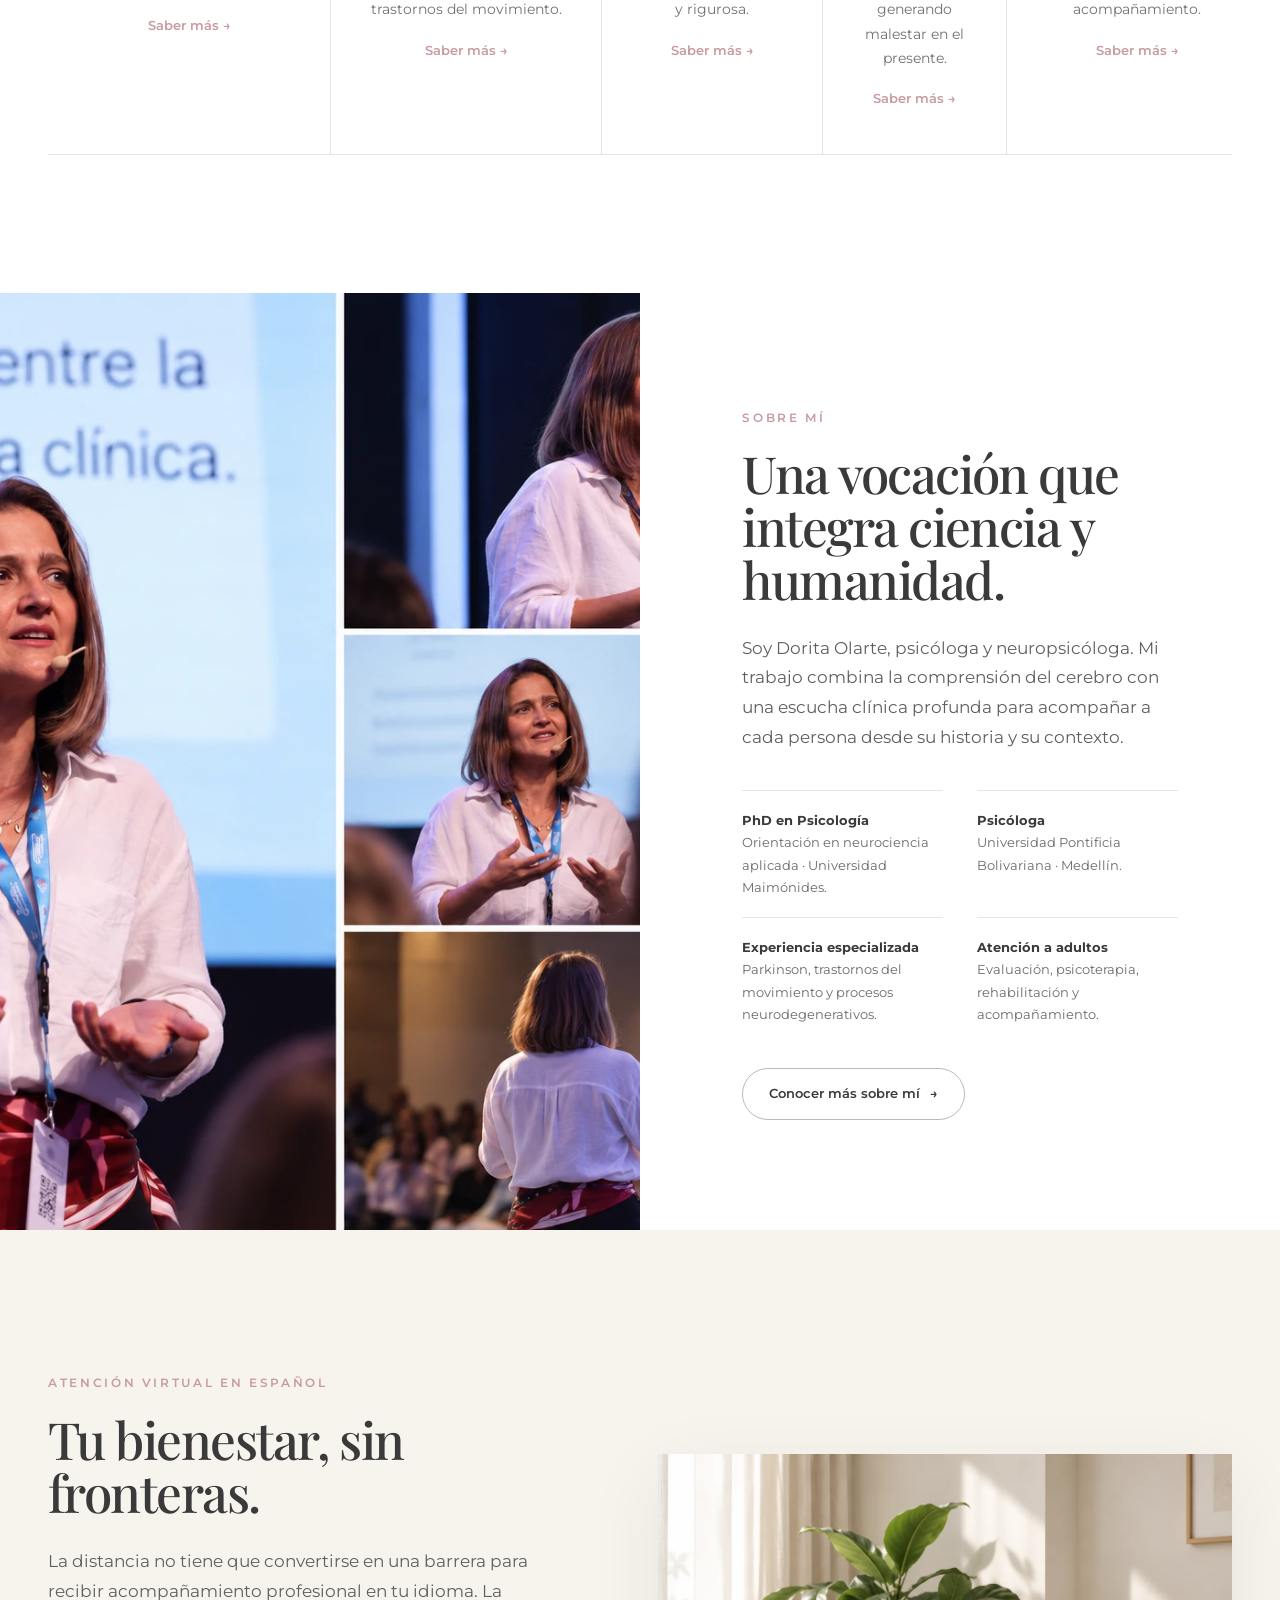
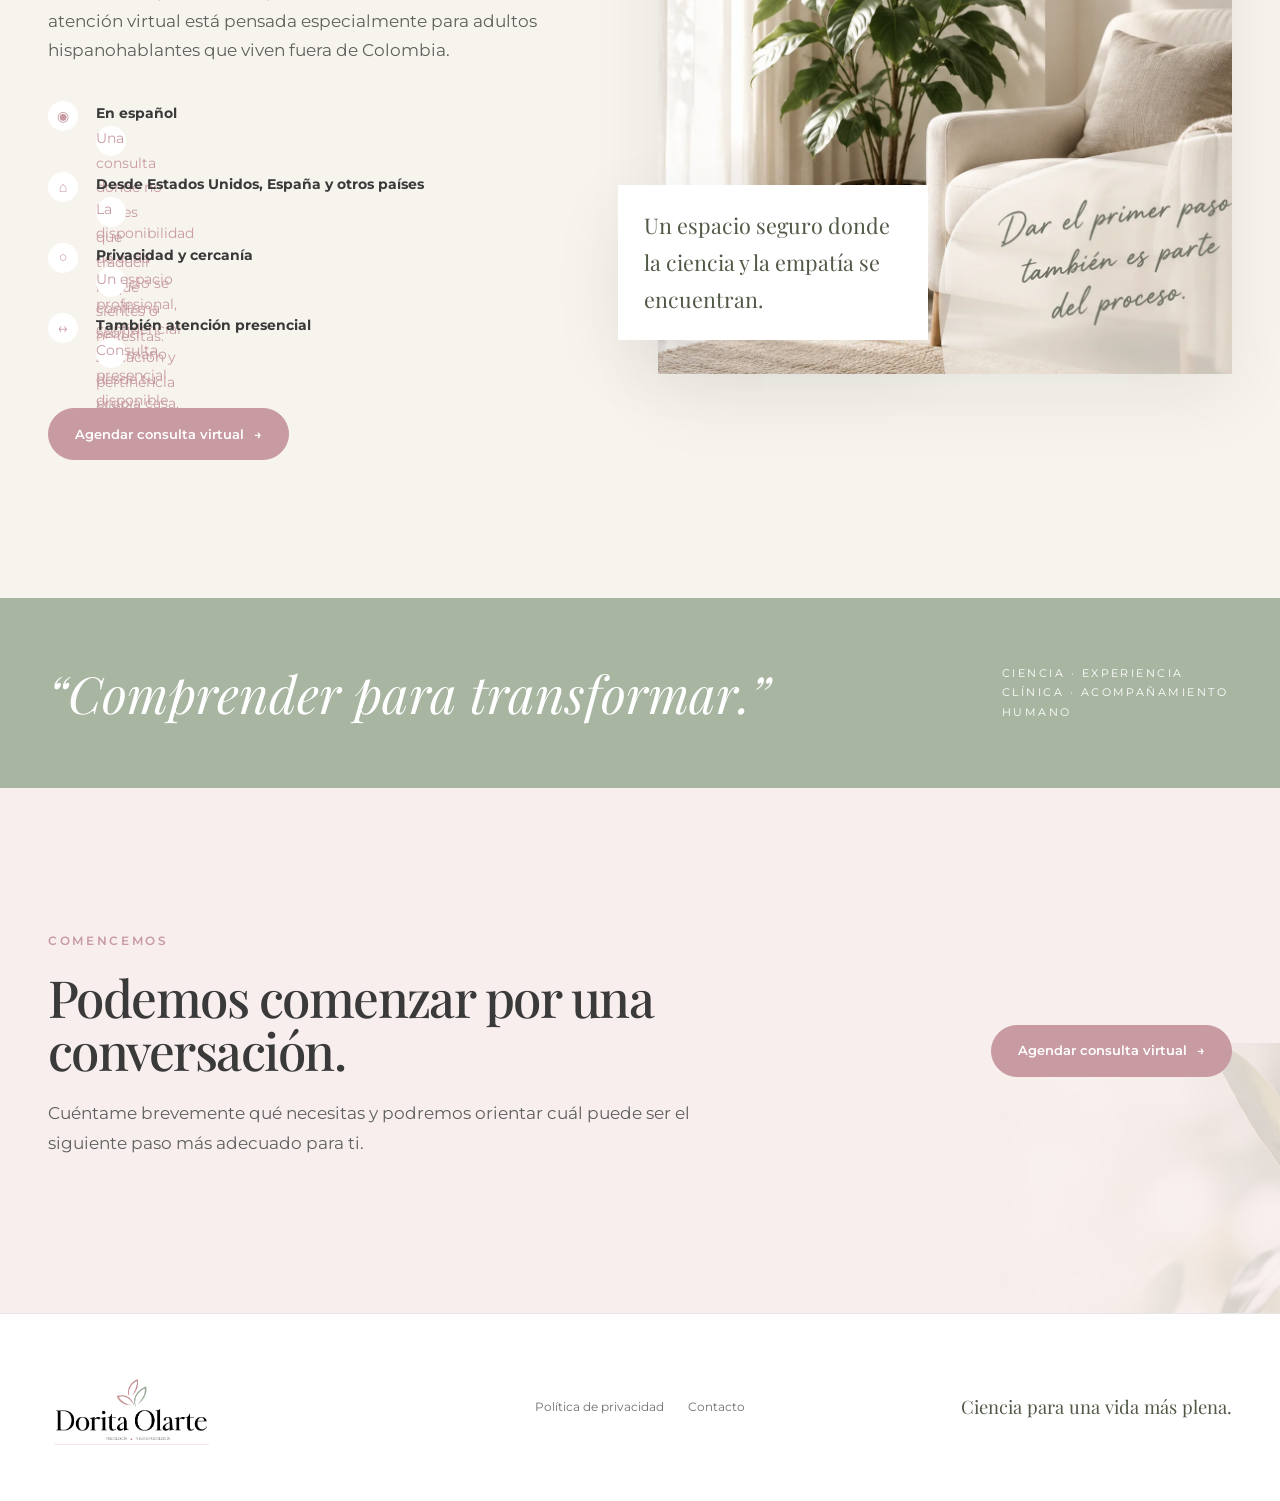
==== commit 5047c098: "Dorita Olarte Redesign V1" ====
--- a/index.html
+++ b/index.html
@@ -3,132 +3,156 @@
 <head>
   <meta charset="utf-8">
   <meta name="viewport" content="width=device-width, initial-scale=1">
-  <title>Dra. Dorita Olarte | Neuropsicología y psicoterapia para adultos</title>
-  <meta name="description" content="Neuropsicología clínica y psicoterapia para adultos en Rionegro, Antioquia. Evaluación neuropsicológica, rehabilitación y abordaje psicoterapéutico con enfoque humano y basado en evidencia.">
+  <title>Dra. Dorita Olarte | Neuropsicología y psicoterapia online en español</title>
+  <meta name="description" content="Neuropsicología clínica, psicoterapia y EMDR para adultos. Atención virtual en español para personas en Estados Unidos, España y otros países, además de consulta presencial en Colombia.">
   <link rel="icon" type="image/png" href="assets/images/favicon.png">
   <link rel="stylesheet" href="assets/css/styles.css">
 </head>
 <body>
-<header class="site-header site-header-home">
-  <div class="container header-home-shell">
+<header class="site-header">
+  <div class="container header-inner">
+    <a class="brand" href="./" aria-label="Dorita Olarte, inicio"><img src="assets/images/logo.png" alt="Dorita Olarte Psicología y Neuropsicología"></a>
     <button class="menu-toggle" aria-label="Abrir menú" aria-expanded="false">☰</button>
-    <nav class="nav nav-home" aria-label="Navegación principal">
-      <div class="nav-group nav-group-left">
-        <a href="./" aria-current="page">Inicio</a>
-        <a href="sobre-mi/">Sobre mí</a>
-        <a href="servicios/">Servicios</a>
-      </div>
-      <a class="brand brand-home" href="./" aria-label="Dra. Dorita Olarte, inicio"><img src="assets/images/logo.png" alt="Doctora Dorita Olarte Neuropsicóloga"></a>
-      <div class="nav-group nav-group-right">
-        <a href="contacto/">Contacto</a>
-        <a class="btn" href="contacto/">Agendar cita <span aria-hidden="true">→</span></a>
-      </div>
+    <nav class="nav" aria-label="Navegación principal">
+      <a href="./" aria-current="page">Inicio</a>
+      <a href="sobre-mi/">Sobre mí</a>
+      <a href="servicios/">Servicios</a>
+      <a href="#consulta-virtual">Consulta virtual</a>
+      <a href="contacto/">Contacto</a>
+      <a class="btn" href="contacto/#agenda">Agendar consulta</a>
     </nav>
   </div>
 </header>
 
 <main>
-  <section class="hero hero-home-centered">
-    <div class="hero-home-overlay" aria-hidden="true"></div>
-    <div class="container hero-home-content fade-up">
-      <span class="eyebrow">Neuropsicología clínica · Psicoterapia</span>
-      <h1 class="display hero-home-title">Una mirada integral a tu bienestar emocional y cognitivo.</h1>
-      <p class="lead hero-home-lead">Neuropsicología clínica y psicoterapia para adultos, integrando ciencia, experiencia clínica y un acompañamiento profundamente humano.</p>
-      <div class="hero-actions hero-home-actions">
-        <a class="btn" href="contacto/">Agendar consulta <span aria-hidden="true">→</span></a>
-        <a class="btn btn-outline" href="servicios/">Conocer servicios</a>
-      </div>
-      <div class="scroll-cue" aria-hidden="true">
-        <span class="scroll-line"></span>
-        <span class="scroll-text">Descubre más</span>
-        <span class="scroll-arrow">⌄</span>
+  <section class="home-hero">
+    <div class="home-hero-photo" aria-hidden="true"></div>
+    <div class="home-hero-fade" aria-hidden="true"></div>
+    <div class="container">
+      <div class="home-hero-copy fade-up">
+        <span class="eyebrow">Neuropsicología · Psicoterapia · EMDR</span>
+        <h1 class="display home-hero-title">Neuropsicología para una vida <em>con sentido.</em></h1>
+        <p class="lead">Evaluación, psicoterapia y acompañamiento neuropsicológico para adultos. Atención virtual en español para personas en Estados Unidos, España y otros países, además de consulta presencial en Colombia.</p>
+        <div class="hero-actions">
+          <a class="btn" href="contacto/#agenda">Agendar consulta virtual <span aria-hidden="true">→</span></a>
+          <a class="btn btn-outline" href="servicios/">Conocer servicios</a>
+        </div>
+        <div class="trust-row" aria-label="Características de la atención">
+          <div class="trust-item"><strong>Atención virtual</strong>En español, estés donde estés</div>
+          <div class="trust-item"><strong>Adultos</strong>Enfoque clínico y neuropsicológico</div>
+          <div class="trust-item"><strong>+15 años</strong>De experiencia clínica</div>
+        </div>
       </div>
     </div>
+    <div class="home-hero-mobile-photo" role="img" aria-label="Dra. Dorita Olarte"></div>
   </section>
 
-  <section class="section routes">
+  <section class="section bg-white">
     <div class="container">
-      <div class="routes-title fade-up">
-        <span class="eyebrow">¿Cómo puedo acompañarte?</span>
-        <h2 class="h2">Tres rutas para un mismo propósito: tu bienestar.</h2>
+      <div class="section-heading center fade-up">
+        <span class="eyebrow">Mis servicios</span>
+        <h2 class="h2">Un enfoque integral para tu bienestar cognitivo y emocional.</h2>
       </div>
-      <div class="route-grid">
-        <article class="route fade-up">
-          <div class="route-icon"><span aria-hidden="true" style="font-size:1.9rem;color:var(--ink)">❧</span></div>
-          <h3 class="h3">Psicoterapia y EMDR</h3>
-          <p>Procesos terapéuticos para adultos que buscan comprender, procesar y reorganizar experiencias que continúan generando malestar.</p>
-          <a class="text-link" href="servicios/#emdr">Conocer más <span aria-hidden="true">→</span></a>
+      <div class="service-grid">
+        <article class="service-card fade-up">
+          <div class="service-icon">◌</div>
+          <h3 class="h3">Evaluación neuropsicológica</h3>
+          <p>Valoración clínica de memoria, atención, funciones ejecutivas y otros procesos cognitivos en adultos.</p>
+          <a class="text-link" href="servicios/#neuropsicologia">Saber más →</a>
         </article>
-        <article class="route fade-up">
-          <div class="route-icon"><img src="assets/images/brain-icon.webp" alt="" aria-hidden="true"></div>
-          <h3 class="h3">Evaluación neuropsicológica</h3>
-          <p>Exploración de memoria, atención, funciones ejecutivas y otros procesos cognitivos para comprender el funcionamiento actual y orientar los siguientes pasos.</p>
-          <a class="text-link" href="servicios/#neuropsicologia">Conocer más <span aria-hidden="true">→</span></a>
+        <article class="service-card fade-up">
+          <div class="service-icon">⌁</div>
+          <h3 class="h3">Neuropsicología clínica</h3>
+          <p>Acompañamiento y rehabilitación en condiciones neurológicas, neurodegenerativas y trastornos del movimiento.</p>
+          <a class="text-link" href="servicios/#neuropsicologia">Saber más →</a>
         </article>
-        <article class="route fade-up">
-          <div class="route-icon"><span aria-hidden="true" style="font-size:1.75rem;color:var(--ink)">✣</span></div>
-          <h3 class="h3">Neuropsicología clínica y rehabilitación</h3>
-          <p>Acompañamiento en procesos neurológicos, neurodegenerativos, trastornos del movimiento, dolor crónico y otras condiciones que afectan la vida cotidiana.</p>
-          <a class="text-link" href="servicios/#experiencia">Conocer más <span aria-hidden="true">→</span></a>
+        <article class="service-card fade-up">
+          <div class="service-icon">♡</div>
+          <h3 class="h3">Psicoterapia para adultos</h3>
+          <p>Procesos de cambio, manejo emocional y bienestar desde una mirada clínica cercana y rigurosa.</p>
+          <a class="text-link" href="servicios/#emdr">Saber más →</a>
+        </article>
+        <article class="service-card fade-up">
+          <div class="service-icon">❧</div>
+          <h3 class="h3">Trauma y EMDR</h3>
+          <p>Acompañamiento psicoterapéutico para experiencias que continúan generando malestar en el presente.</p>
+          <a class="text-link" href="servicios/#emdr">Saber más →</a>
+        </article>
+        <article class="service-card fade-up">
+          <div class="service-icon">◎</div>
+          <h3 class="h3">Orientación y psicoeducación</h3>
+          <p>Herramientas para comprender procesos cognitivos, emocionales y las necesidades de acompañamiento.</p>
+          <a class="text-link" href="servicios/">Saber más →</a>
         </article>
       </div>
     </div>
   </section>
 
-  <section class="split bg-cream">
-    <div class="split-image"><img src="assets/images/leaves-closeup.webp" alt="Hojas verdes iluminadas por luz natural" loading="lazy"></div>
-    <div class="split-copy">
-      <div class="split-copy-inner fade-up">
-        <span class="eyebrow">Más que una profesión</span>
-        <h2 class="h2">Comprender también es parte de sanar.</h2>
-        <p class="lead">Creo en una práctica clínica rigurosa y humana, donde la evidencia científica se encuentra con la historia, el contexto y la experiencia única de cada persona.</p>
-        <a class="btn btn-outline" href="sobre-mi/">Conocer mi trayectoria <span aria-hidden="true">→</span></a>
+  <section class="story-section">
+    <div class="story-visual"><img src="assets/images/dorita-speaking-collage.webp" alt="Dra. Dorita Olarte durante una conferencia profesional" loading="lazy"></div>
+    <div class="story-copy">
+      <div class="story-copy-inner fade-up">
+        <span class="eyebrow">Sobre mí</span>
+        <h2 class="h2">Una vocación que integra ciencia y humanidad.</h2>
+        <p class="lead">Soy Dorita Olarte, psicóloga y neuropsicóloga. Mi trabajo combina la comprensión del cerebro con una escucha clínica profunda para acompañar a cada persona desde su historia y su contexto.</p>
+        <div class="credentials-mini">
+          <div class="credential-mini"><strong>PhD en Psicología</strong><br>Orientación en neurociencia aplicada · Universidad Maimónides.</div>
+          <div class="credential-mini"><strong>Psicóloga</strong><br>Universidad Pontificia Bolivariana · Medellín.</div>
+          <div class="credential-mini"><strong>Experiencia especializada</strong><br>Parkinson, trastornos del movimiento y procesos neurodegenerativos.</div>
+          <div class="credential-mini"><strong>Atención a adultos</strong><br>Evaluación, psicoterapia, rehabilitación y acompañamiento.</div>
+        </div>
+        <a class="btn btn-outline" href="sobre-mi/">Conocer más sobre mí <span aria-hidden="true">→</span></a>
       </div>
     </div>
   </section>
 
-  <section class="image-banner" style="background-image:url('assets/images/emdr-ripples.webp')">
-    <div class="container">
-      <div class="image-banner-copy fade-up">
-        <span class="eyebrow">Terapia EMDR</span>
-        <h2 class="h2">Hay experiencias que terminan, pero continúan presentes.</h2>
-        <p>EMDR puede formar parte de un proceso psicoterapéutico orientado a trabajar experiencias y recuerdos que siguen generando malestar.</p>
-        <a class="btn" style="background:#6f9088" href="servicios/#emdr">Conocer sobre EMDR <span aria-hidden="true">→</span></a>
+  <section class="section virtual-section" id="consulta-virtual">
+    <div class="container virtual-grid">
+      <div class="virtual-copy fade-up">
+        <span class="eyebrow">Atención virtual en español</span>
+        <h2 class="h2">Tu bienestar, sin fronteras.</h2>
+        <p class="lead">La distancia no tiene que convertirse en una barrera para recibir acompañamiento profesional en tu idioma. La atención virtual está pensada especialmente para adultos hispanohablantes que viven fuera de Colombia.</p>
+        <ul class="virtual-list">
+          <li><span>◉</span><div><strong>En español</strong><br><span class="muted">Una consulta donde no tienes que traducir lo que sientes o necesitas.</span></div></li>
+          <li><span>⌂</span><div><strong>Desde Estados Unidos, España y otros países</strong><br><span class="muted">La disponibilidad de cada servicio se confirma según ubicación y pertinencia clínica.</span></div></li>
+          <li><span>○</span><div><strong>Privacidad y cercanía</strong><br><span class="muted">Un espacio profesional, confidencial y humano desde tu propia casa.</span></div></li>
+          <li><span>↔</span><div><strong>También atención presencial</strong><br><span class="muted">Consulta presencial disponible en Colombia.</span></div></li>
+        </ul>
+        <a class="btn" href="contacto/#agenda">Agendar consulta virtual <span aria-hidden="true">→</span></a>
+      </div>
+      <div class="virtual-image fade-up">
+        <img src="assets/images/reading-nook.webp" alt="Espacio tranquilo para una consulta virtual" loading="lazy">
+        <div class="virtual-note">Un espacio seguro donde la ciencia y la empatía se encuentran.</div>
       </div>
     </div>
   </section>
 
-  <section class="section-sm">
-    <div class="container credentials">
-      <div class="credential fade-up">
-        <div class="credential-icon" aria-hidden="true">⌂</div>
-        <div><strong>PhD en Psicología</strong><br><span class="muted">Orientación en neurociencia aplicada · Universidad Maimónides · Buenos Aires, Argentina · 2009</span></div>
-      </div>
-      <div class="credential fade-up">
-        <div class="credential-icon" aria-hidden="true">≈</div>
-        <div><strong>Psicóloga</strong><br><span class="muted">Universidad Pontificia Bolivariana · Medellín, Colombia · 2006</span></div>
-      </div>
+  <section class="quote-band">
+    <div class="container quote-inner fade-up">
+      <blockquote>“Comprender para transformar.”</blockquote>
+      <div class="small">Ciencia · experiencia clínica · acompañamiento humano</div>
     </div>
   </section>
 
-  <section class="section cta cta-home">
-    <div class="narrow fade-up">
-      <span class="eyebrow">Estás en el lugar correcto</span>
-      <h2 class="h2">Podemos comenzar por una conversación.</h2>
-      <p class="lead" style="margin:22px auto 30px">Si quieres saber qué tipo de acompañamiento puede ser más apropiado para ti, podemos empezar por comprender lo que está ocurriendo.</p>
-      <a class="btn" href="contacto/">Agendar consulta <span aria-hidden="true">→</span></a>
+  <section class="section cta-panel">
+    <div class="container cta-grid fade-up">
+      <div class="cta-copy">
+        <span class="eyebrow">Comencemos</span>
+        <h2 class="h2">Podemos comenzar por una conversación.</h2>
+        <p class="lead">Cuéntame brevemente qué necesitas y podremos orientar cuál puede ser el siguiente paso más adecuado para ti.</p>
+      </div>
+      <a class="btn" href="contacto/#agenda">Agendar consulta virtual <span aria-hidden="true">→</span></a>
     </div>
   </section>
 </main>
 
 <footer class="site-footer">
   <div class="container footer-grid">
-    <a class="footer-logo" href="./"><img src="assets/images/logo.png" alt="Dra. Dorita Olarte"></a>
+    <a class="footer-logo" href="./"><img src="assets/images/logo.png" alt="Dorita Olarte"></a>
     <div class="footer-links"><a href="privacidad/">Política de privacidad</a><a href="contacto/">Contacto</a></div>
     <div class="footer-note">Ciencia para una vida más plena.</div>
   </div>
 </footer>
-<script src="assets/js/config.js"></script>
-<script src="assets/js/main.js"></script>
+<script src="assets/js/config.js"></script><script src="assets/js/main.js"></script>
 </body>
 </html>
--- a/assets/css/styles.css
+++ b/assets/css/styles.css
@@ -1,288 +1,365 @@
-@import url('https://fonts.googleapis.com/css2?family=Cormorant+Garamond:wght@500;600&family=Manrope:wght@400;500;600&display=swap');
+@import url('https://fonts.googleapis.com/css2?family=Montserrat:wght@400;500;600&family=Playfair+Display:ital,wght@0,500;0,600;1,500&display=swap');
 
 :root {
-  --ink: #173f40;
-  --ink-deep: #0e3435;
-  --sage: #6f9088;
-  --sage-soft: #dfe9e4;
-  --rose: #d8a28f;
-  --rose-soft: #f1e3dc;
-  --cream: #f8f5ef;
-  --paper: #fffdf9;
-  --text: #334344;
-  --muted: #6e7a79;
-  --line: rgba(23,63,64,.16);
-  --shadow: 0 18px 50px rgba(34, 57, 55, .08);
-  --serif: 'Cormorant Garamond', Georgia, serif;
-  --sans: 'Manrope', Arial, sans-serif;
+  --rose: #C89BA2;
+  --sage: #A8B5A1;
+  --ivory: #F7F4EE;
+  --cream: #FBF9F5;
+  --taupe: #D7C9BE;
+  --charcoal: #3A3A3A;
+  --olive: #505846;
+  --muted: #6F716C;
+  --line: rgba(58,58,58,.13);
+  --white: #fff;
+  --serif: 'Playfair Display', Georgia, serif;
+  --sans: 'Montserrat', Arial, sans-serif;
+  --shadow: 0 22px 70px rgba(52,53,48,.08);
 }
 
 * { box-sizing: border-box; }
 html { scroll-behavior: smooth; }
 body {
   margin: 0;
-  background: var(--paper);
-  color: var(--text);
+  background: var(--cream);
+  color: var(--charcoal);
   font-family: var(--sans);
-  line-height: 1.62;
+  line-height: 1.72;
   -webkit-font-smoothing: antialiased;
 }
-img { max-width: 100%; display: block; }
+img { display: block; max-width: 100%; }
 a { color: inherit; text-decoration: none; }
-button, input, select, textarea { font: inherit; }
-
-.container { width: min(1180px, calc(100% - 48px)); margin: 0 auto; }
-.narrow { width: min(820px, calc(100% - 48px)); margin: 0 auto; }
-.section { padding: 112px 0; }
-.section-sm { padding: 72px 0; }
-.section-xl { padding: 150px 0; }
-.bg-cream { background: var(--cream); }
-.bg-sage { background: #eef3ef; }
-.bg-dark { background: var(--ink-deep); color: #fff; }
+button,input,textarea,select { font: inherit; }
+
+.container { width: min(1320px, calc(100% - 96px)); margin: 0 auto; }
+.narrow { width: min(850px, calc(100% - 96px)); margin: 0 auto; }
+.section { padding: 138px 0; }
+.section-sm { padding: 88px 0; }
+.section-lg { padding: 168px 0; }
+.bg-ivory { background: var(--ivory); }
+.bg-white { background: #fff; }
+.bg-sage-soft { background: #EFF2EC; }
+.bg-rose-soft { background: #F6EDEE; }
+
 .eyebrow {
-  display: inline-block;
-  margin-bottom: 18px;
-  font-size: .73rem;
-  line-height: 1;
-  letter-spacing: .24em;
+  display: inline-flex;
+  align-items: center;
+  gap: 12px;
+  margin-bottom: 22px;
+  color: var(--rose);
+  font-size: .72rem;
+  line-height: 1.2;
+  letter-spacing: .23em;
   text-transform: uppercase;
-  color: var(--sage);
   font-weight: 600;
 }
-.bg-dark .eyebrow { color: #d8c1b7; }
-.display {
-  margin: 0;
-  font-family: var(--serif);
-  font-size: clamp(3.5rem, 7vw, 6.6rem);
-  font-weight: 500;
-  line-height: .94;
-  letter-spacing: -.035em;
-  color: var(--ink);
-}
-.h1 {
-  margin: 0;
-  font-family: var(--serif);
-  font-size: clamp(3.1rem, 5.6vw, 5.5rem);
-  font-weight: 500;
-  line-height: 1;
-  letter-spacing: -.03em;
-  color: var(--ink);
-}
-.h2 {
-  margin: 0;
-  font-family: var(--serif);
-  font-size: clamp(2.35rem, 4vw, 4.1rem);
-  font-weight: 500;
-  line-height: 1.04;
-  letter-spacing: -.025em;
-  color: var(--ink);
-}
-.h3 {
-  margin: 0;
-  font-family: var(--serif);
-  font-size: clamp(1.75rem, 2.4vw, 2.35rem);
-  line-height: 1.08;
-  color: var(--ink);
-  font-weight: 500;
-}
-.bg-dark .h1, .bg-dark .h2, .bg-dark .h3 { color: #fff; }
-.lead { font-size: 1.08rem; color: #52615f; max-width: 650px; }
+.display,.h1,.h2,.h3 { font-family: var(--serif); color: var(--charcoal); font-weight: 500; margin: 0; }
+.display { font-size: clamp(4.2rem, 6.5vw, 7.2rem); line-height: .94; letter-spacing: -.04em; }
+.h1 { font-size: clamp(3.3rem, 5.1vw, 5.7rem); line-height: .98; letter-spacing: -.035em; }
+.h2 { font-size: clamp(2.7rem, 4vw, 4.5rem); line-height: 1.03; letter-spacing: -.03em; }
+.h3 { font-size: clamp(1.8rem, 2.3vw, 2.5rem); line-height: 1.12; }
+.lead { max-width: 720px; font-size: 1.08rem; color: #5d605c; }
 .muted { color: var(--muted); }
 .rule { height: 1px; background: var(--line); }
 
-.site-header {
-  position: sticky;
-  top: 0;
-  z-index: 50;
-  background: rgba(255,253,249,.94);
-  backdrop-filter: blur(14px);
-  border-bottom: 1px solid rgba(23,63,64,.08);
-}
-.header-inner {
-  height: 90px;
-  display: flex;
-  align-items: center;
-  justify-content: space-between;
-  gap: 32px;
-}
-.brand img { width: 148px; height: auto; }
-.nav { display: flex; align-items: center; gap: 31px; font-size: .9rem; }
-.nav a { position: relative; color: #4d5a59; }
-.nav a:not(.btn)::after {
-  content: '';
-  position: absolute;
-  left: 0; right: 100%; bottom: -8px;
-  height: 1px;
-  background: var(--ink);
-  transition: right .25s ease;
-}
-.nav a:hover::after, .nav a[aria-current="page"]::after { right: 0; }
 .btn {
   display: inline-flex;
   align-items: center;
   justify-content: center;
   gap: 10px;
-  min-height: 48px;
-  padding: 0 24px;
+  min-height: 52px;
+  padding: 0 26px;
   border-radius: 999px;
-  border: 1px solid transparent;
-  background: var(--ink);
+  border: 1px solid var(--rose);
+  background: var(--rose);
   color: #fff !important;
+  font-size: .84rem;
   font-weight: 600;
-  font-size: .9rem;
-  cursor: pointer;
-  transition: transform .2s ease, background .2s ease;
-}
-.btn:hover { transform: translateY(-2px); background: #245b5c; }
-.btn-outline { background: transparent; border-color: var(--ink); color: var(--ink) !important; }
-.btn-outline:hover { background: var(--ink); color: #fff !important; }
-.menu-toggle { display: none; border: 0; background: transparent; color: var(--ink); padding: 8px; font-size: 1.5rem; }
-
-.hero {
-  min-height: 720px;
-  display: grid;
-  grid-template-columns: 1.03fr .97fr;
-  background: linear-gradient(90deg, #fbf8f2 0%, #fbf8f2 53%, #eef2ed 53%, #eef2ed 100%);
-}
-.hero-copy { display: flex; align-items: center; padding: 90px max(7vw, 48px) 90px max(7vw, 48px); }
-.hero-copy-inner { max-width: 650px; }
-.hero-copy .lead { margin: 28px 0 30px; }
-.hero-actions { display: flex; flex-wrap: wrap; gap: 14px; }
-.hero-meta { margin-top: 30px; font-size: .72rem; text-transform: uppercase; letter-spacing: .18em; color: #697a77; }
-.hero-portrait { min-height: 720px; overflow: hidden; position: relative; }
-.hero-portrait img { width: 100%; height: 100%; object-fit: cover; object-position: center 20%; }
-.hero-portrait::after { content:''; position:absolute; inset:0; background: linear-gradient(90deg, rgba(238,242,237,.1), transparent 35%); pointer-events:none; }
-
-.routes { text-align: center; }
-.routes-title { max-width: 790px; margin: 0 auto 66px; }
-.route-grid { display: grid; grid-template-columns: repeat(3, 1fr); }
-.route { padding: 0 46px; min-height: 340px; }
-.route + .route { border-left: 1px solid var(--line); }
-.route-icon { width: 72px; height: 72px; border-radius: 50%; margin: 0 auto 26px; display:grid; place-items:center; background: var(--sage-soft); }
-.route:nth-child(2) .route-icon { background: var(--rose-soft); }
-.route-icon img { width: 42px; height: 42px; object-fit: contain; border-radius: 50%; }
-.route p { font-size: .94rem; color: #60706e; }
-.text-link { display: inline-flex; gap: 8px; align-items:center; font-size: .88rem; font-weight: 600; color: var(--ink); margin-top: 10px; }
-
-.split { display: grid; grid-template-columns: 1fr 1fr; min-height: 520px; }
-.split-image img { width: 100%; height: 100%; object-fit: cover; }
-.split-copy { padding: 90px max(8vw, 70px); display:flex; align-items:center; }
-.split-copy-inner { max-width: 560px; }
-
-.image-banner { position: relative; min-height: 350px; background-size: cover; background-position: center; display:flex; align-items:center; }
-.image-banner::before { content:''; position:absolute; inset:0; background: linear-gradient(90deg, rgba(10,46,47,.78), rgba(10,46,47,.1)); }
-.image-banner .container { position:relative; z-index:1; }
-.image-banner-copy { max-width: 650px; color: #fff; }
-.image-banner-copy .h2 { color: #fff; }
-.image-banner-copy p { color: rgba(255,255,255,.86); }
-
-.credentials { display:grid; grid-template-columns: 1fr 1fr; gap: 34px; }
-.credential { display:grid; grid-template-columns: 56px 1fr; gap: 20px; align-items:start; padding: 32px 0; border-top: 1px solid var(--line); }
-.credential-icon { width:50px; height:50px; border-radius:50%; display:grid; place-items:center; background:#eef2ef; font-family:var(--serif); color:var(--ink); font-size:1.6rem; }
-.credential strong { color: var(--ink); }
-
-.cta { text-align:center; background: linear-gradient(120deg, #f5f2ea, #edf2ed); position:relative; overflow:hidden; }
-.cta::before, .cta::after { content:''; position:absolute; width:350px; height:350px; background:url('../images/branch-light.webp') center/cover no-repeat; opacity:.16; }
-.cta::before { left:-100px; bottom:-140px; }
-.cta::after { right:-100px; top:-140px; transform:scaleX(-1); }
-.cta .narrow { position:relative; z-index:1; }
-
-.page-hero { padding: 120px 0 92px; background: var(--cream); }
-.page-hero-grid { display:grid; grid-template-columns: 1.1fr .9fr; gap: 70px; align-items:center; }
-.page-hero-img { border-radius: 4px; overflow:hidden; box-shadow: var(--shadow); }
-.page-hero-img img { width:100%; max-height: 580px; object-fit:cover; }
-
-.story-grid { display:grid; grid-template-columns: .8fr 1.2fr; gap: 80px; align-items:start; }
-.story-image img { width:100%; min-height:520px; object-fit:cover; }
-.quote-script { font-family: var(--serif); font-style: italic; color: #667b76; font-size: 1.75rem; line-height:1.3; margin: 38px 0 0; }
-
-.service-intro { padding: 125px 0 90px; background: linear-gradient(120deg, #fffdf9 0%, #f1f3ed 100%); }
-.service-intro-grid { display:grid; grid-template-columns: 1.05fr .95fr; gap: 80px; align-items:center; }
-.service-intro-image img { width:100%; height:460px; object-fit:cover; }
-.service-chapter { padding: 140px 0; }
-.chapter-grid { display:grid; grid-template-columns: 1.1fr .9fr; gap: 90px; align-items:start; }
-.chapter-number { font-family:var(--serif); color:var(--rose); font-size:5rem; line-height:.8; margin-bottom:18px; }
-.clean-list { list-style:none; padding:0; margin: 24px 0 0; }
-.clean-list li { padding: 14px 0; border-bottom: 1px solid var(--line); }
-.breathing-quote { padding: 150px 0; text-align:center; }
-.breathing-quote blockquote { margin:0 auto; max-width: 780px; font-family:var(--serif); color:var(--ink); font-size:clamp(2.8rem,5vw,5rem); line-height:1; }
-.full-image-break { min-height: 320px; background-position:center; background-size:cover; }
-.neuro-grid { display:grid; grid-template-columns: 1fr 1fr; border-top:1px solid var(--line); margin-top:45px; }
-.neuro-item { padding:23px 20px 23px 0; border-bottom:1px solid var(--line); font-family:var(--serif); font-size:1.45rem; color:var(--ink); }
+  transition: transform .2s ease, background .2s ease, color .2s ease;
+}
+.btn:hover { transform: translateY(-2px); background: #b9878e; }
+.btn-outline { background: transparent; color: var(--charcoal) !important; border-color: rgba(58,58,58,.35); }
+.btn-outline:hover { background: var(--charcoal); color: #fff !important; border-color: var(--charcoal); }
+.text-link { display:inline-flex; align-items:center; gap:8px; color:var(--rose); font-size:.84rem; font-weight:600; }
+
+.site-header {
+  position: sticky;
+  top: 0;
+  z-index: 50;
+  background: rgba(255,255,255,.95);
+  backdrop-filter: blur(16px);
+  border-bottom: 1px solid rgba(58,58,58,.07);
+}
+.header-inner {
+  min-height: 98px;
+  display: flex;
+  align-items: center;
+  gap: 44px;
+}
+.brand { flex: 0 0 auto; }
+.brand img { width: 158px; height: auto; }
+.nav { margin-left: auto; display:flex; align-items:center; gap: 30px; font-size:.78rem; }
+.nav a:not(.btn) { position:relative; color:#4a4d49; }
+.nav a:not(.btn)::after { content:''; position:absolute; left:0; right:100%; bottom:-9px; height:1px; background:var(--rose); transition:right .22s ease; }
+.nav a:not(.btn):hover::after,.nav a[aria-current='page']::after { right:0; }
+.menu-toggle { display:none; margin-left:auto; border:0; background:transparent; color:var(--charcoal); font-size:1.45rem; padding:10px; }
+
+/* Home hero: soft white-to-photo transition */
+.home-hero {
+  position: relative;
+  min-height: 790px;
+  overflow: hidden;
+  background: var(--cream);
+  display:flex;
+  align-items:center;
+}
+.home-hero-photo {
+  position:absolute;
+  top:0; right:0; bottom:0;
+  width:58%;
+  background: url('../images/dorita-portrait-original.webp') center 28% / cover no-repeat;
+}
+.home-hero-fade {
+  position:absolute;
+  inset:0;
+  background: linear-gradient(90deg,
+    #fbf9f5 0%,
+    #fbf9f5 38%,
+    rgba(251,249,245,.98) 45%,
+    rgba(251,249,245,.86) 52%,
+    rgba(251,249,245,.45) 61%,
+    rgba(251,249,245,.08) 72%,
+    rgba(251,249,245,0) 82%);
+  pointer-events:none;
+}
+.home-hero .container { position:relative; z-index:2; }
+.home-hero-copy { width:min(610px,50%); padding:104px 0 84px; }
+.home-hero-title em { color:var(--rose); font-weight:500; }
+.home-hero-copy .lead { margin:30px 0 34px; max-width:590px; }
+.hero-actions { display:flex; flex-wrap:wrap; gap:14px; }
+.trust-row { display:grid; grid-template-columns:repeat(3,1fr); gap:0; margin-top:48px; max-width:640px; border-top:1px solid var(--line); padding-top:26px; }
+.trust-item { padding:0 22px; font-size:.76rem; color:#666a65; }
+.trust-item:first-child { padding-left:0; }
+.trust-item + .trust-item { border-left:1px solid var(--line); }
+.trust-item strong { display:block; color:var(--charcoal); font-weight:600; margin-bottom:2px; }
+.home-hero-mobile-photo { display:none; }
+
+.section-heading { max-width:920px; margin-bottom:72px; }
+.section-heading.center { text-align:center; margin-left:auto; margin-right:auto; }
+.section-heading .lead { margin-top:24px; }
+
+.service-grid { display:grid; grid-template-columns:repeat(5,1fr); border-top:1px solid var(--line); border-bottom:1px solid var(--line); }
+.service-card { padding:50px 28px 42px; min-height:330px; text-align:center; }
+.service-card + .service-card { border-left:1px solid var(--line); }
+.service-icon { width:72px; height:72px; margin:0 auto 26px; border-radius:50%; background:#EEF1EC; display:grid; place-items:center; font-family:var(--serif); font-size:1.8rem; color:var(--olive); }
+.service-card:nth-child(even) .service-icon { background:#F4E9EA; color:#9f747b; }
+.service-card p { color:#70726f; font-size:.88rem; }
+
+.story-section { display:grid; grid-template-columns:1fr 1fr; min-height:650px; background:#fff; }
+.story-visual { overflow:hidden; }
+.story-visual img { width:100%; height:100%; object-fit:cover; }
+.story-copy { padding:110px max(8vw,80px); display:flex; align-items:center; }
+.story-copy-inner { max-width:640px; }
+.story-copy .lead { margin:27px 0; }
+.credentials-mini { display:grid; grid-template-columns:1fr 1fr; gap:18px 34px; margin:38px 0 42px; }
+.credential-mini { padding-top:18px; border-top:1px solid var(--line); font-size:.82rem; color:#686b67; }
+.credential-mini strong { color:var(--charcoal); }
+
+.virtual-section { background:var(--ivory); }
+.virtual-grid { display:grid; grid-template-columns:.95fr 1.05fr; gap:90px; align-items:center; }
+.virtual-copy .lead { margin:28px 0; }
+.virtual-list { list-style:none; margin:36px 0 40px; padding:0; display:grid; gap:16px; }
+.virtual-list li { display:grid; grid-template-columns:34px 1fr; gap:14px; align-items:start; font-size:.9rem; }
+.virtual-list span { width:30px; height:30px; border-radius:50%; background:#fff; display:grid; place-items:center; color:var(--rose); }
+.virtual-image { position:relative; }
+.virtual-image img { width:100%; min-height:520px; object-fit:cover; box-shadow:var(--shadow); }
+.virtual-note { position:absolute; left:-40px; bottom:34px; background:#fff; padding:22px 26px; width:min(310px,80%); box-shadow:var(--shadow); font-family:var(--serif); font-size:1.35rem; color:var(--olive); }
+
+.quote-band { background:var(--sage); color:#fff; padding:66px 0; }
+.quote-inner { display:flex; align-items:center; justify-content:space-between; gap:50px; }
+.quote-band blockquote { margin:0; font-family:var(--serif); font-style:italic; font-size:clamp(2.2rem,4vw,4.4rem); line-height:1; }
+.quote-band .small { font-size:.7rem; letter-spacing:.22em; text-transform:uppercase; max-width:230px; }
+
+.cta-panel { position:relative; overflow:hidden; background:#F8EEEE; }
+.cta-panel::after { content:''; position:absolute; right:-80px; bottom:-90px; width:360px; height:360px; background:url('../images/branch-light.webp') center/cover no-repeat; opacity:.2; }
+.cta-grid { position:relative; z-index:1; display:flex; justify-content:space-between; align-items:center; gap:70px; }
+.cta-copy { max-width:760px; }
+.cta-copy .lead { margin-top:22px; }
+
+/* Interior hero */
+.page-hero { padding:130px 0 120px; background:var(--ivory); }
+.page-hero-grid { display:grid; grid-template-columns:1fr .82fr; gap:100px; align-items:center; }
+.page-hero-image img { width:100%; max-height:680px; object-fit:cover; object-position:center 22%; box-shadow:var(--shadow); }
+.page-hero .lead { margin-top:28px; }
+
+/* About */
+.about-story-grid { display:grid; grid-template-columns:1.08fr .92fr; gap:100px; align-items:center; }
+.about-collage img { width:100%; box-shadow:var(--shadow); }
+.about-copy p + p { margin-top:18px; }
+.script-quote { margin-top:34px; font-family:var(--serif); font-style:italic; color:var(--rose); font-size:2.1rem; }
+.approach-grid { display:grid; grid-template-columns:.85fr 1.15fr; gap:90px; align-items:center; }
+.approach-art { min-height:520px; background:url('../images/leaves-closeup.webp') center/cover no-repeat; }
+.clean-list { list-style:none; padding:0; margin:34px 0 0; }
+.clean-list li { padding:16px 0; border-bottom:1px solid var(--line); }
+.credentials { display:grid; grid-template-columns:1fr 1fr; gap:40px; }
+.credential { padding:28px 0; border-top:1px solid var(--line); }
+.credential strong { color:var(--charcoal); }
+
+/* Services */
+.services-hero { position:relative; min-height:660px; display:flex; align-items:center; background:url('../images/services-hero-mountains.webp') center 50%/cover no-repeat; color:#fff; }
+.services-hero::before { content:''; position:absolute; inset:0; background:linear-gradient(90deg,rgba(42,48,44,.72),rgba(42,48,44,.36) 55%,rgba(42,48,44,.12)); }
+.services-hero .container { position:relative; z-index:1; }
+.services-hero-copy { max-width:780px; padding:72px 0; }
+.services-hero .h1,.services-hero .lead { color:#fff; }
+.services-hero .eyebrow { color:#fff; }
+.services-hero .lead { margin:28px 0 34px; }
+.service-chapter { padding:145px 0; }
+.chapter-grid { display:grid; grid-template-columns:.92fr 1.08fr; gap:100px; align-items:start; }
+.chapter-number { color:var(--rose); font-family:var(--serif); font-size:5.2rem; line-height:.8; margin-bottom:24px; }
+.chapter-copy .lead { margin-top:26px; }
+.chapter-points { margin-top:38px; }
+.breathing-quote { padding:145px 0; text-align:center; background:#fff; }
+.breathing-quote blockquote { max-width:880px; margin:0 auto; font-family:var(--serif); font-size:clamp(2.7rem,4.7vw,5.2rem); line-height:1.03; color:var(--olive); }
+.neuro-grid { display:grid; grid-template-columns:1fr 1fr; margin-top:42px; border-top:1px solid var(--line); }
+.neuro-item { padding:20px 20px 20px 0; border-bottom:1px solid var(--line); font-family:var(--serif); font-size:1.35rem; }
 .neuro-item:nth-child(even) { padding-left:28px; border-left:1px solid var(--line); }
-.process-grid { display:grid; grid-template-columns:repeat(4,1fr); margin-top:55px; }
-.process-step { padding: 0 28px; }
+.process-grid { display:grid; grid-template-columns:repeat(4,1fr); gap:0; margin-top:54px; }
+.process-step { padding:0 28px; }
 .process-step:first-child { padding-left:0; }
 .process-step + .process-step { border-left:1px solid var(--line); }
-.step-no { font-family:var(--serif); color:var(--rose); font-size:3.2rem; }
-.dark-special { display:grid; grid-template-columns: 1.4fr .6fr; gap:70px; align-items:center; }
-.caregiver { border-left:1px solid rgba(255,255,255,.25); padding-left:48px; }
-
-.contact-hero { background:#f6f2eb; }
-.contact-grid { display:grid; grid-template-columns:.85fr 1.15fr; gap: 80px; align-items:start; }
-.contact-card { background:#fff; box-shadow:var(--shadow); padding:44px; }
-.form-grid { display:grid; gap:18px; }
-label { display:block; font-size:.78rem; font-weight:600; color:var(--ink); margin-bottom:7px; }
-input, select, textarea { width:100%; border:1px solid #d8dedb; background:#fff; padding:13px 14px; border-radius:2px; color:var(--text); outline:none; }
-input:focus, select:focus, textarea:focus { border-color:var(--sage); box-shadow:0 0 0 3px rgba(111,144,136,.12); }
-textarea { min-height:130px; resize:vertical; }
-.form-note { font-size:.78rem; color:var(--muted); }
-.contact-list { list-style:none; margin:32px 0 0; padding:0; }
-.contact-list li { padding:14px 0; border-bottom:1px solid var(--line); }
-.contact-art { margin-top:45px; }
-.contact-art img { width:100%; max-height:480px; object-fit:cover; }
-
-.site-footer { padding: 36px 0; border-top:1px solid var(--line); background:#fffdf9; }
-.footer-grid { display:grid; grid-template-columns: 1fr auto 1fr; align-items:center; gap:30px; }
-.footer-logo img { width:120px; }
-.footer-links { display:flex; gap:22px; font-size:.76rem; color:var(--muted); justify-content:center; }
-.footer-note { text-align:right; font-family:var(--serif); color:var(--ink); font-size:1.15rem; }
-
-.fade-up { opacity:0; transform:translateY(18px); transition: opacity .7s ease, transform .7s ease; }
+.step-no { color:var(--rose); font-family:var(--serif); font-size:3.2rem; }
+.dark-special { background:var(--olive); color:#fff; }
+.dark-special .h2,.dark-special .h3,.dark-special .lead { color:#fff; }
+.dark-special .eyebrow { color:#ead7da; }
+.dark-grid { display:grid; grid-template-columns:1.2fr .8fr; gap:100px; align-items:center; }
+.dark-aside { padding-left:52px; border-left:1px solid rgba(255,255,255,.25); }
+.services-final { position:relative; padding:150px 0; background:url('../images/home-hero-forest.webp') center/cover no-repeat; }
+.services-final::before { content:''; position:absolute; inset:0; background:rgba(255,255,255,.60); }
+.services-final-card { position:relative; z-index:1; width:min(820px,calc(100% - 48px)); margin:auto; background:rgba(255,255,255,.96); padding:70px 76px; text-align:center; box-shadow:var(--shadow); }
+.services-final-card .lead { margin:24px auto 32px; }
+
+/* Contact */
+.contact-hero { background:var(--ivory); }
+.contact-grid { display:grid; grid-template-columns:.86fr 1.14fr; gap:110px; align-items:start; }
+.contact-info .lead { margin:26px 0 34px; }
+.contact-list { list-style:none; padding:0; margin:0 0 38px; }
+.contact-list li { padding:15px 0; border-bottom:1px solid var(--line); }
+.contact-photo img { width:100%; max-height:520px; object-fit:cover; object-position:center 15%; box-shadow:var(--shadow); }
+.contact-card { background:#fff; padding:54px; box-shadow:var(--shadow); }
+.form-grid { display:grid; gap:20px; }
+label { display:block; font-size:.76rem; font-weight:600; color:var(--charcoal); margin-bottom:7px; }
+input,select,textarea { width:100%; padding:14px 15px; border:1px solid #dddcd6; background:#fff; color:var(--charcoal); outline:none; }
+input:focus,select:focus,textarea:focus { border-color:var(--rose); box-shadow:0 0 0 3px rgba(200,155,162,.12); }
+textarea { min-height:140px; resize:vertical; }
+.form-note { font-size:.76rem; color:var(--muted); }
+.contact-banner { min-height:360px; background:url('../images/start-life-small-copy.webp') center/cover no-repeat; }
+
+/* Privacy */
+.privacy { background:var(--ivory); }
+.privacy .narrow > p,.privacy .narrow > h2 { max-width:760px; }
+
+.site-footer { padding:52px 0; background:#fff; border-top:1px solid var(--line); }
+.footer-grid { display:grid; grid-template-columns:1fr auto 1fr; align-items:center; gap:40px; }
+.footer-logo img { width:170px; }
+.footer-links { display:flex; justify-content:center; gap:24px; font-size:.74rem; color:var(--muted); }
+.footer-note { text-align:right; color:var(--olive); font-family:var(--serif); font-size:1.15rem; }
+
+.fade-up { opacity:0; transform:translateY(18px); transition:opacity .65s ease,transform .65s ease; }
 .fade-up.visible { opacity:1; transform:none; }
 
+@media (max-width: 1120px) {
+  .container { width:min(100% - 56px,1320px); }
+  .nav { gap:20px; font-size:.72rem; }
+  .brand img { width:150px; }
+  .service-grid { grid-template-columns:repeat(3,1fr); }
+  .service-card:nth-child(4) { border-left:0; border-top:1px solid var(--line); }
+  .service-card:nth-child(5) { border-top:1px solid var(--line); }
+}
+
 @media (max-width: 900px) {
-  .container, .narrow { width:min(100% - 32px, 1180px); }
-  .section { padding:80px 0; }
-  .section-xl, .service-chapter, .breathing-quote { padding:100px 0; }
-  .header-inner { height:76px; }
-  .brand img { width:128px; }
+  .container,.narrow { width:min(100% - 40px,1320px); }
+  .section { padding:96px 0; }
+  .section-lg { padding:112px 0; }
+  .header-inner { min-height:80px; }
+  .brand img { width:140px; }
   .menu-toggle { display:block; }
-  .nav { position:absolute; top:76px; left:0; right:0; background:#fffdf9; flex-direction:column; align-items:stretch; padding:24px 24px 30px; border-bottom:1px solid var(--line); display:none; }
+  .nav { position:absolute; top:80px; left:20px; right:20px; display:none; flex-direction:column; align-items:stretch; gap:20px; padding:28px; background:#fff; box-shadow:var(--shadow); border:1px solid var(--line); }
   .nav.open { display:flex; }
   .nav .btn { width:100%; }
-  .hero { grid-template-columns:1fr; background:#fbf8f2; }
-  .hero-copy { padding:75px 24px 58px; }
-  .hero-portrait { min-height:520px; }
-  .route-grid, .credentials, .process-grid, .contact-grid { grid-template-columns:1fr; }
-  .route { padding:45px 12px; min-height:0; }
-  .route + .route { border-left:0; border-top:1px solid var(--line); }
-  .split, .page-hero-grid, .story-grid, .service-intro-grid, .chapter-grid, .dark-special { grid-template-columns:1fr; }
-  .split-copy { padding:70px 24px; }
-  .split-image { min-height:420px; }
-  .page-hero { padding:85px 0 70px; }
-  .service-intro { padding:90px 0 70px; }
-  .chapter-grid { gap:50px; }
-  .process-step { padding:28px 0; }
-  .process-step + .process-step { border-left:0; border-top:1px solid var(--line); }
-  .caregiver { border-left:0; border-top:1px solid rgba(255,255,255,.25); padding:38px 0 0; }
-  .contact-card { padding:28px; }
+
+  .home-hero { min-height:0; display:block; }
+  .home-hero-photo,.home-hero-fade { display:none; }
+  .home-hero-copy { width:100%; padding:92px 0 62px; }
+  .home-hero-mobile-photo { display:block; height:540px; background:url('../images/dorita-portrait-original.webp') center 20%/cover no-repeat; }
+  .display { font-size:clamp(3.45rem,11vw,5rem); }
+  .trust-row { max-width:none; }
+
+  .service-grid { grid-template-columns:1fr 1fr; }
+  .service-card { min-height:0; }
+  .service-card:nth-child(n) { border-left:0; border-top:1px solid var(--line); }
+  .service-card:nth-child(even) { border-left:1px solid var(--line); }
+  .service-card:nth-child(-n+2) { border-top:0; }
+  .service-card:last-child { grid-column:1/-1; border-left:0; }
+
+  .story-section { grid-template-columns:1fr; }
+  .story-visual { min-height:500px; }
+  .story-copy { padding:90px 34px; }
+  .virtual-grid,.page-hero-grid,.about-story-grid,.approach-grid,.chapter-grid,.dark-grid,.contact-grid { grid-template-columns:1fr; gap:64px; }
+  .virtual-image img { min-height:420px; }
+  .virtual-note { left:24px; }
+  .page-hero { padding:92px 0; }
+  .page-hero-image { order:2; }
+  .page-hero-image img { max-height:640px; }
+  .approach-art { min-height:420px; }
+  .service-chapter { padding:100px 0; }
+  .services-hero { min-height:580px; }
+  .dark-aside { padding:38px 0 0; border-left:0; border-top:1px solid rgba(255,255,255,.25); }
+  .process-grid { grid-template-columns:1fr 1fr; }
+  .process-step { padding:28px; border-top:1px solid var(--line); }
+  .process-step + .process-step { border-left:0; }
+  .process-step:nth-child(even) { border-left:1px solid var(--line); }
+  .services-final-card { padding:58px 34px; }
+  .contact-card { padding:38px; }
   .footer-grid { grid-template-columns:1fr; text-align:center; }
-  .footer-logo img { margin:0 auto; }
+  .footer-logo img { margin:auto; }
   .footer-note { text-align:center; }
   .footer-links { flex-wrap:wrap; }
-}
-
-@media (max-width: 560px) {
-  .display { font-size: 3.15rem; }
-  .h1 { font-size: 2.9rem; }
-  .h2 { font-size: 2.4rem; }
-  .hero-portrait { min-height:430px; }
+  .quote-inner { flex-direction:column; align-items:flex-start; }
+}
+
+@media (max-width: 600px) {
+  .container,.narrow { width:min(100% - 32px,1320px); }
+  .section { padding:78px 0; }
+  .section-lg { padding:90px 0; }
+  .h1 { font-size:clamp(2.85rem,13vw,4rem); }
+  .h2 { font-size:clamp(2.4rem,10vw,3.35rem); }
+  .lead { font-size:1rem; }
+  .home-hero-copy { padding:72px 0 48px; }
+  .home-hero-mobile-photo { height:460px; }
   .hero-actions { flex-direction:column; align-items:stretch; }
   .hero-actions .btn { width:100%; }
-  .neuro-grid { grid-template-columns:1fr; }
-  .neuro-item:nth-child(even) { padding-left:0; border-left:0; }
-  .full-image-break { min-height:230px; }
+  .trust-row { grid-template-columns:1fr; gap:14px; }
+  .trust-item,.trust-item:first-child { padding:12px 0; }
+  .trust-item + .trust-item { border-left:0; border-top:1px solid var(--line); }
+  .service-grid { grid-template-columns:1fr; }
+  .service-card:nth-child(n) { border-left:0; border-top:1px solid var(--line); }
+  .service-card:first-child { border-top:0; }
+  .story-visual { min-height:360px; }
+  .story-copy { padding:74px 24px; }
+  .credentials-mini,.credentials,.neuro-grid,.process-grid { grid-template-columns:1fr; }
+  .virtual-note { position:static; width:100%; margin-top:16px; }
+  .quote-band { padding:52px 0; }
+  .cta-grid { flex-direction:column; align-items:flex-start; }
+  .page-hero { padding:72px 0; }
+  .page-hero-grid { gap:42px; }
+  .services-hero { min-height:520px; }
+  .services-hero-copy { padding:62px 0; }
+  .neuro-item:nth-child(even) { border-left:0; padding-left:0; }
+  .process-step,.process-step:nth-child(even) { padding:24px 0; border-left:0; }
+  .services-final { padding:100px 0; }
+  .services-final-card { width:calc(100% - 32px); padding:48px 24px; }
+  .contact-card { padding:28px 22px; }
+  .contact-banner { min-height:240px; }
+  .footer-logo img { width:150px; }
 }
 
 @media (prefers-reduced-motion: reduce) {
@@ -290,269 +367,3 @@
   .fade-up { opacity:1; transform:none; transition:none; }
   .btn { transition:none; }
 }
-
-/* Services page section rhythm: calm alternation between chapters */
-.service-emdr {
-  background: #fbf1ec;
-}
-.service-pause-light {
-  background: #fffdf9;
-}
-.service-neuro {
-  background: #eaf1ed;
-}
-.service-pause-rose {
-  background: #f6e9e3;
-}
-.service-process {
-  background: #f8f5ef;
-}
-.service-emdr .clean-list li,
-.service-neuro .neuro-grid,
-.service-neuro .neuro-item,
-.service-process .process-step + .process-step {
-  border-color: rgba(23,63,64,.13);
-}
-
-/* September refinements */
-.hero-video-wrap {
-  background: #ead9d1;
-}
-.hero-video {
-  width: 100%;
-  height: 100%;
-  min-height: 720px;
-  display: block;
-  object-fit: cover;
-  object-position: center center;
-}
-
-/* Give the EMDR banner more breathing room around copy and CTA */
-.image-banner {
-  min-height: 430px;
-  padding: 78px 0;
-}
-
-/* Home closing image supplied for the final CTA */
-.cta-home {
-  min-height: 390px;
-  display: flex;
-  align-items: center;
-  background:
-    linear-gradient(rgba(249,247,241,.30), rgba(249,247,241,.40)),
-    url('../images/home-bottom-forest.webp') center 48% / cover no-repeat;
-}
-.cta-home::before,
-.cta-home::after {
-  display: none;
-}
-.cta-home .h2,
-.cta-home .lead,
-.cta-home .eyebrow {
-  text-shadow: 0 1px 18px rgba(255,255,255,.65);
-}
-
-/* Sobre mí hero: calm blush panel behind Dorita */
-.about-hero {
-  background: linear-gradient(90deg, #fbf8f2 0%, #fbf8f2 53%, #ead9d1 53%, #ead9d1 100%);
-}
-.about-hero .page-hero-img {
-  background: #ead9d1;
-  box-shadow: none;
-}
-
-/* Emphasize the EMDR reflection as its own chapter */
-.service-pause-light {
-  background: #e7d8cf;
-}
-.service-pause-light blockquote {
-  color: #173f40;
-}
-
-@media (max-width: 900px) {
-  .hero-video { min-height: 520px; }
-  .about-hero { background: #f3e5de; }
-  .image-banner { min-height: 410px; padding: 68px 0; }
-  .cta-home { min-height: 350px; background-position: center center; }
-}
-
-@media (max-width: 560px) {
-  .hero-video { min-height: 430px; }
-  .image-banner { min-height: 390px; padding: 60px 0; }
-}
-
-
-/* Homepage centered hero update */
-.site-header-home {
-  position: absolute;
-  top: 0;
-  left: 0;
-  width: 100%;
-  background: transparent;
-  backdrop-filter: none;
-  border-bottom: 0;
-}
-.header-home-shell {
-  position: relative;
-  padding: 24px 0 0;
-}
-.nav-home {
-  display: grid;
-  grid-template-columns: 1fr auto 1fr;
-  align-items: center;
-  gap: 34px;
-  width: 100%;
-}
-.nav-group {
-  display: flex;
-  align-items: center;
-  gap: 34px;
-}
-.nav-group-right {
-  justify-content: flex-end;
-}
-.brand-home {
-  justify-self: center;
-}
-.brand-home img {
-  width: 162px;
-}
-.site-header-home .nav a,
-.site-header-home .menu-toggle {
-  color: var(--ink);
-}
-.site-header-home .nav a:not(.btn)::after {
-  bottom: -10px;
-}
-.hero-home-centered {
-  position: relative;
-  min-height: 100svh;
-  display: flex;
-  align-items: center;
-  justify-content: center;
-  padding: 210px 0 110px;
-  text-align: center;
-  background: url('../images/home-hero-forest.webp') center center / cover no-repeat;
-  overflow: hidden;
-}
-.hero-home-overlay {
-  position: absolute;
-  inset: 0;
-  background: linear-gradient(180deg, rgba(249,250,248,.94) 0%, rgba(249,250,248,.82) 24%, rgba(249,250,248,.48) 55%, rgba(14,52,53,.16) 100%);
-}
-.hero-home-content {
-  position: relative;
-  z-index: 1;
-  max-width: 920px;
-}
-.hero-home-title {
-  font-size: clamp(3.8rem, 7vw, 6.5rem);
-  line-height: .98;
-  max-width: 980px;
-  margin: 0 auto;
-}
-.hero-home-lead {
-  margin: 30px auto 0;
-  max-width: 760px;
-  font-size: clamp(1.05rem, 1.6vw, 1.25rem);
-  color: #42514f;
-}
-.hero-home-actions {
-  justify-content: center;
-  margin-top: 34px;
-}
-.scroll-cue {
-  margin-top: 95px;
-  display: inline-flex;
-  flex-direction: column;
-  align-items: center;
-  gap: 10px;
-  color: rgba(255,255,255,.92);
-  text-transform: uppercase;
-  letter-spacing: .24em;
-  font-size: .78rem;
-}
-.scroll-line {
-  width: 1px;
-  height: 54px;
-  background: rgba(255,255,255,.78);
-}
-.scroll-arrow {
-  font-size: 1.45rem;
-  line-height: 1;
-}
-
-@media (max-width: 900px) {
-  .site-header-home {
-    position: absolute;
-  }
-  .site-header-home .menu-toggle {
-    display: block;
-    margin-left: auto;
-    position: relative;
-    z-index: 61;
-  }
-  .header-home-shell {
-    padding-top: 16px;
-  }
-  .nav-home {
-    position: absolute;
-    top: 76px;
-    left: 0;
-    right: 0;
-    display: none;
-    grid-template-columns: 1fr;
-    gap: 18px;
-    padding: 22px;
-    background: rgba(255,253,249,.96);
-    backdrop-filter: blur(14px);
-    border: 1px solid rgba(23,63,64,.10);
-    border-radius: 22px;
-    box-shadow: var(--shadow);
-  }
-  .nav-home.open {
-    display: grid;
-  }
-  .nav-group {
-    flex-direction: column;
-    align-items: flex-start;
-    gap: 18px;
-  }
-  .nav-group-right {
-    justify-content: flex-start;
-  }
-  .nav-group-right .btn {
-    width: 100%;
-  }
-  .brand-home {
-    order: -1;
-    justify-self: center;
-    margin-bottom: 6px;
-  }
-  .brand-home img {
-    width: 132px;
-  }
-  .hero-home-centered {
-    min-height: 780px;
-    padding: 164px 0 80px;
-  }
-  .hero-home-title {
-    font-size: clamp(3rem, 10vw, 4.4rem);
-  }
-  .scroll-cue {
-    margin-top: 70px;
-  }
-}
-
-@media (max-width: 560px) {
-  .hero-home-centered {
-    min-height: 720px;
-    padding: 150px 0 72px;
-  }
-  .hero-home-title {
-    font-size: clamp(2.7rem, 12vw, 3.7rem);
-  }
-  .hero-home-lead {
-    font-size: 1rem;
-  }
-}
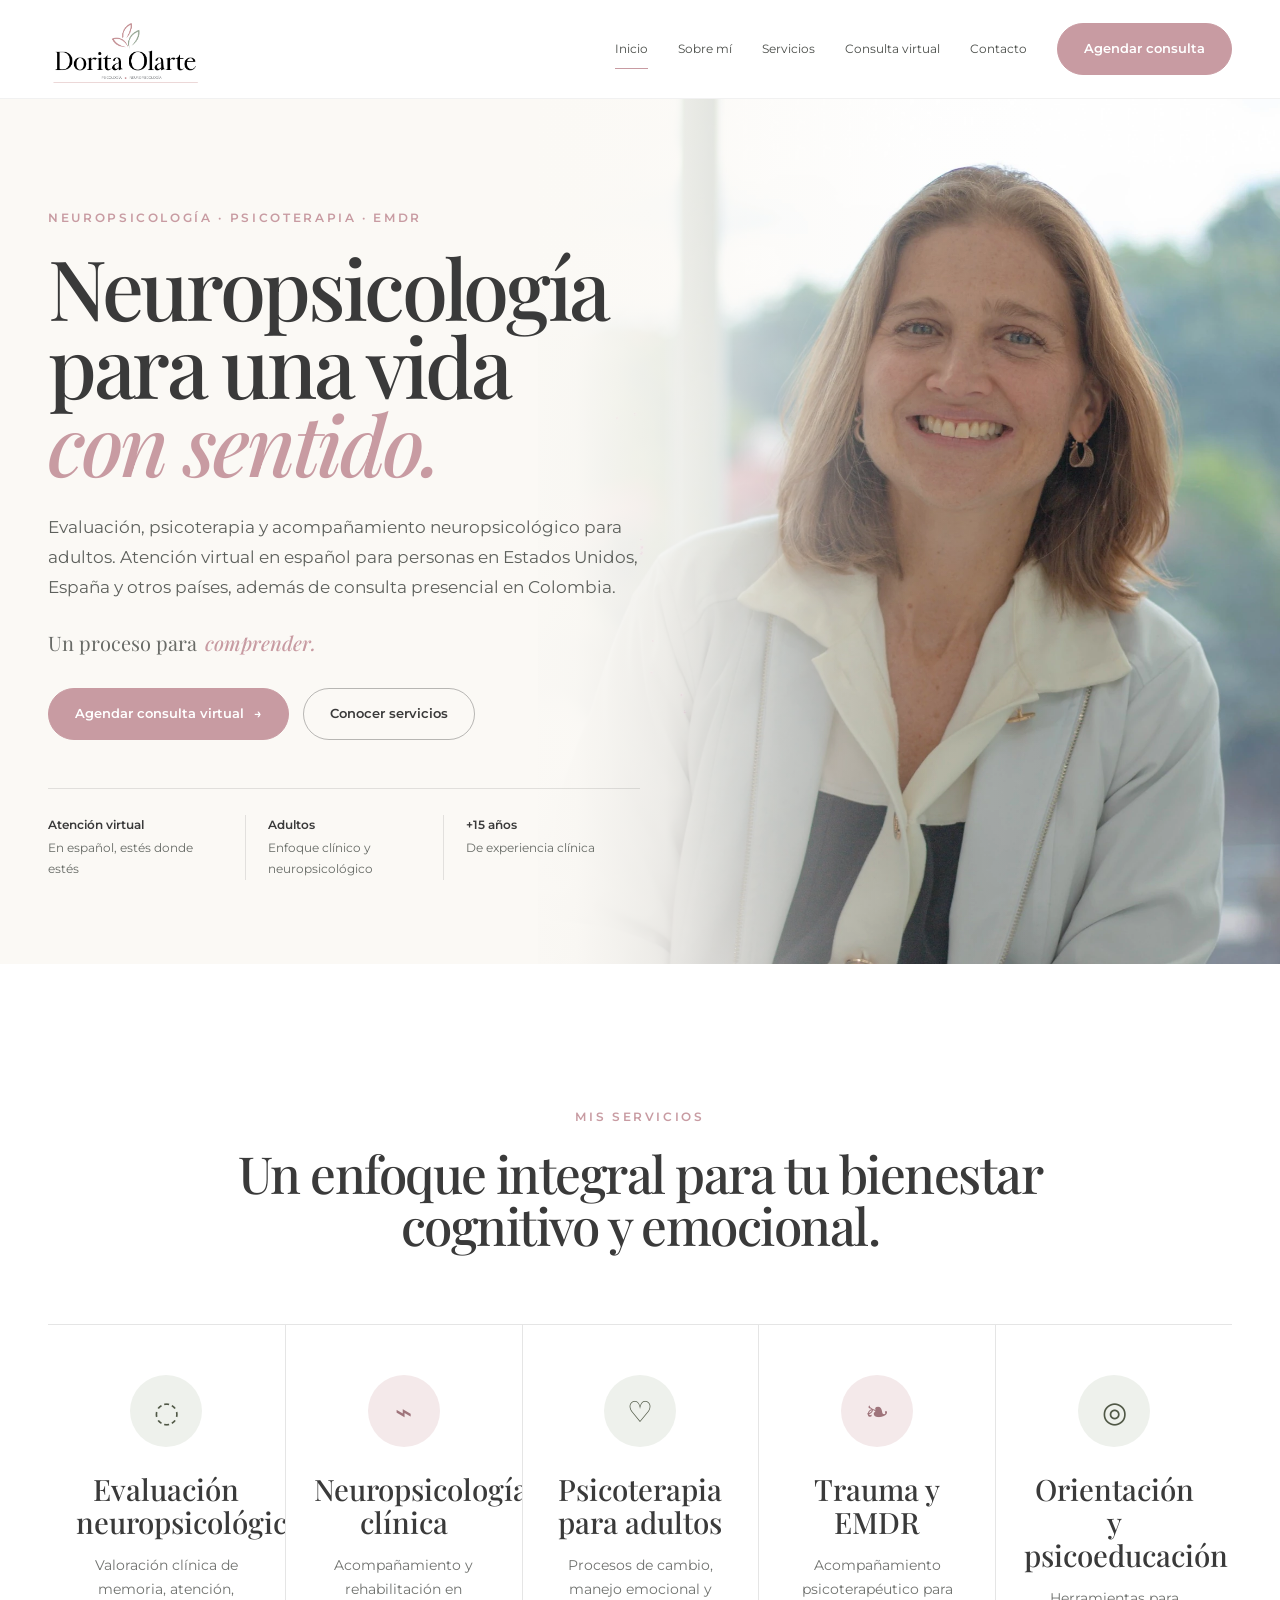
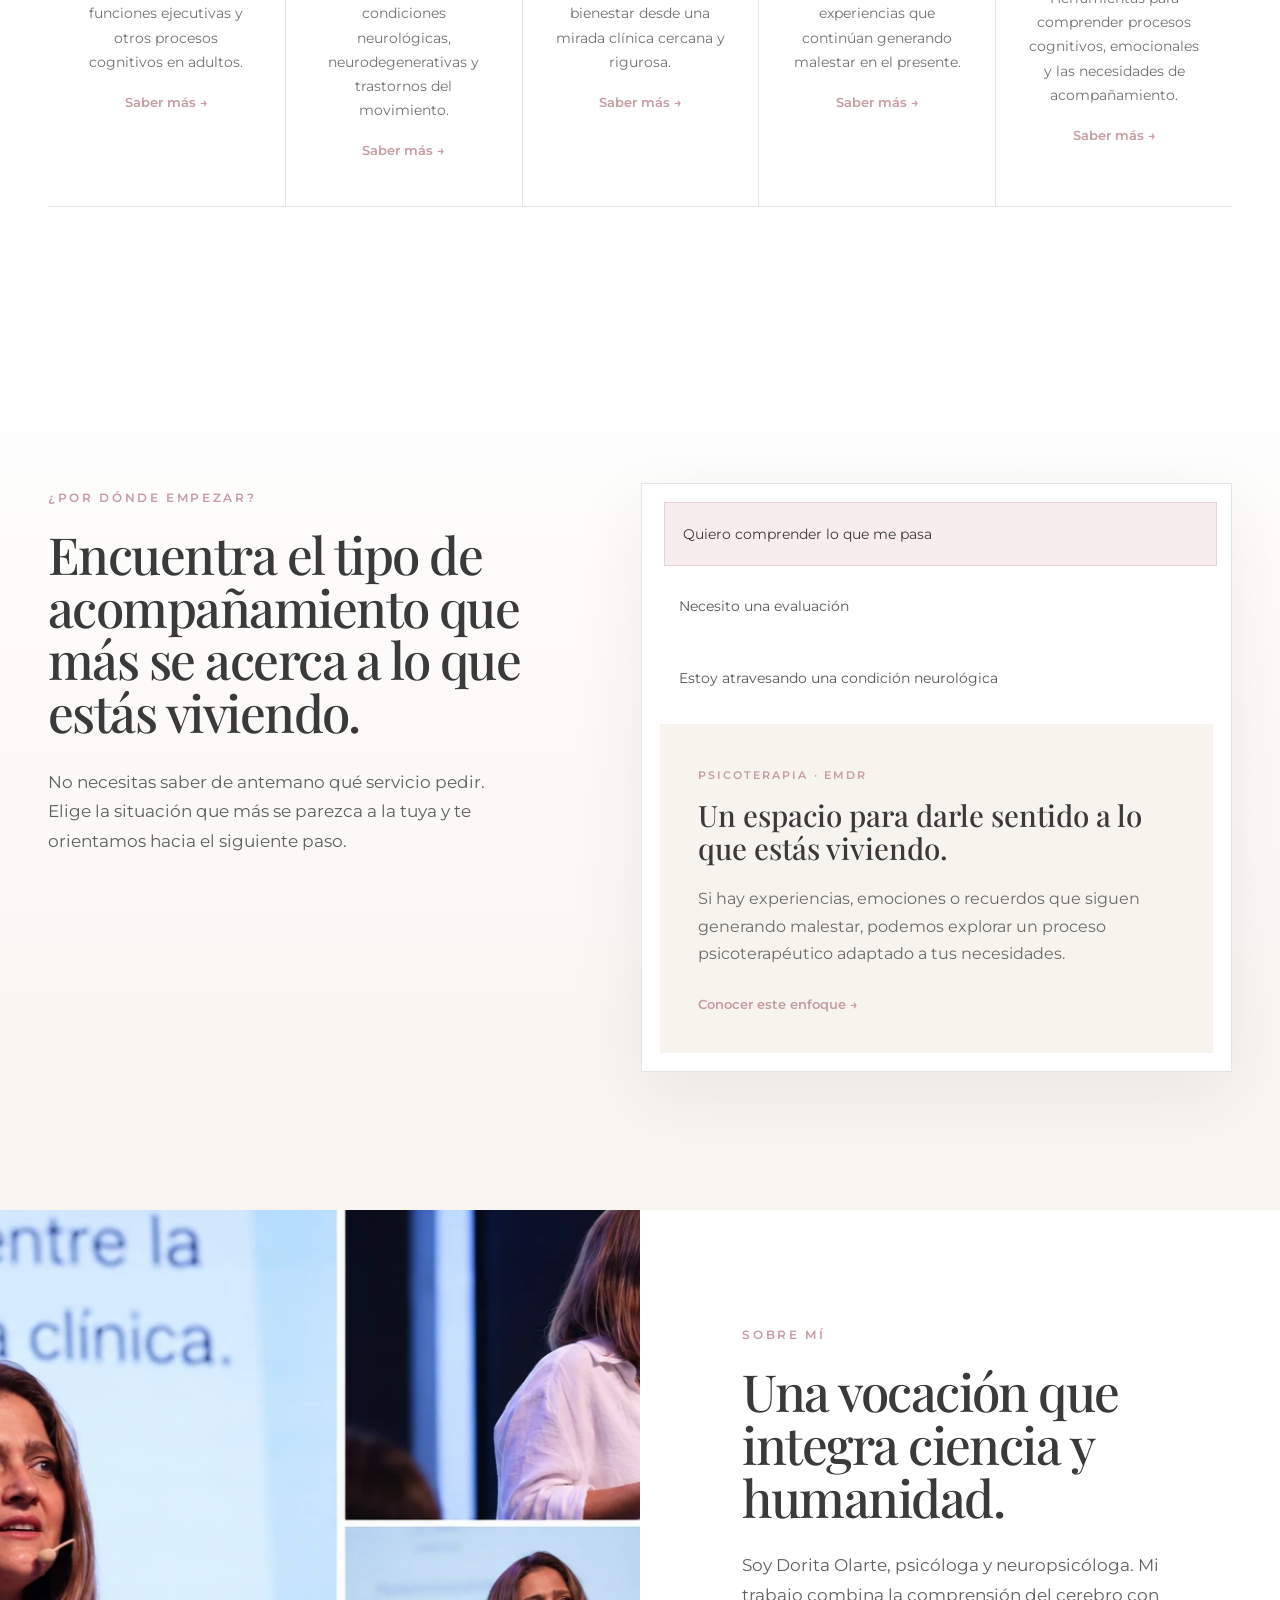
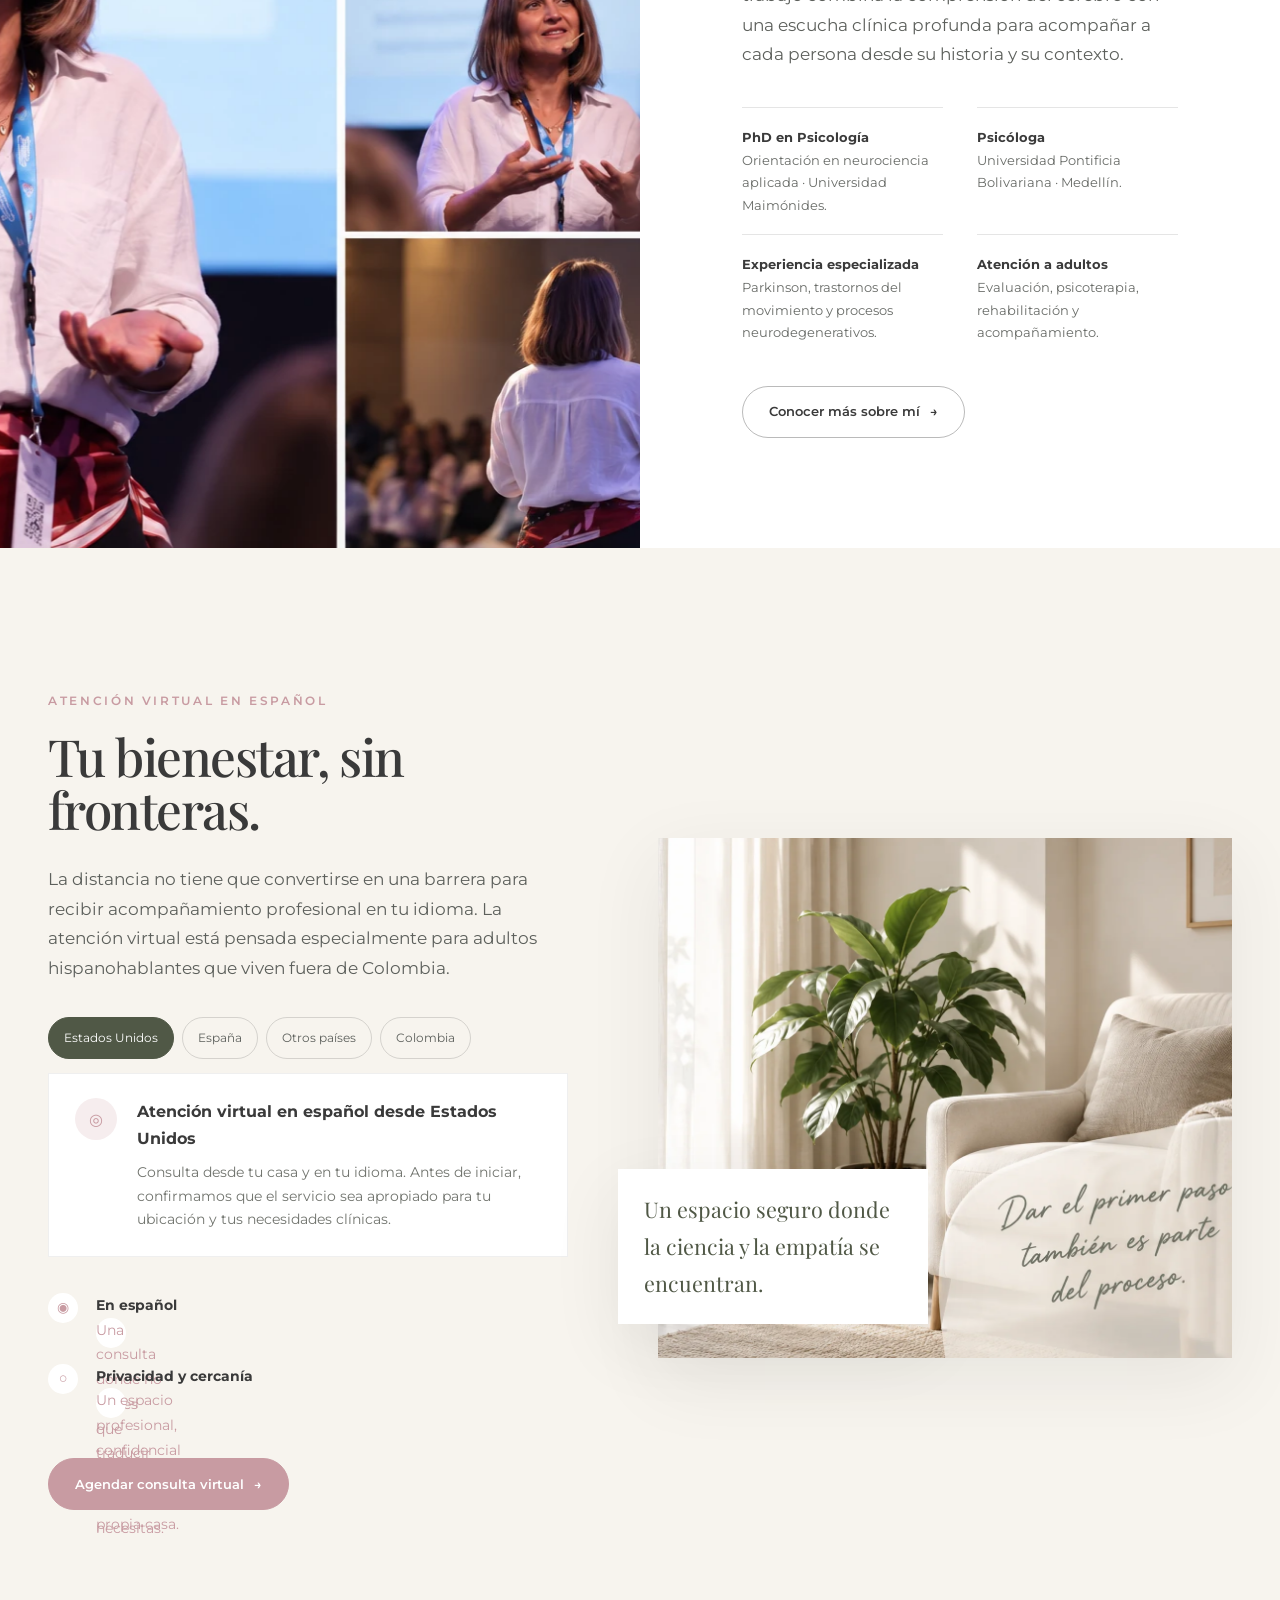
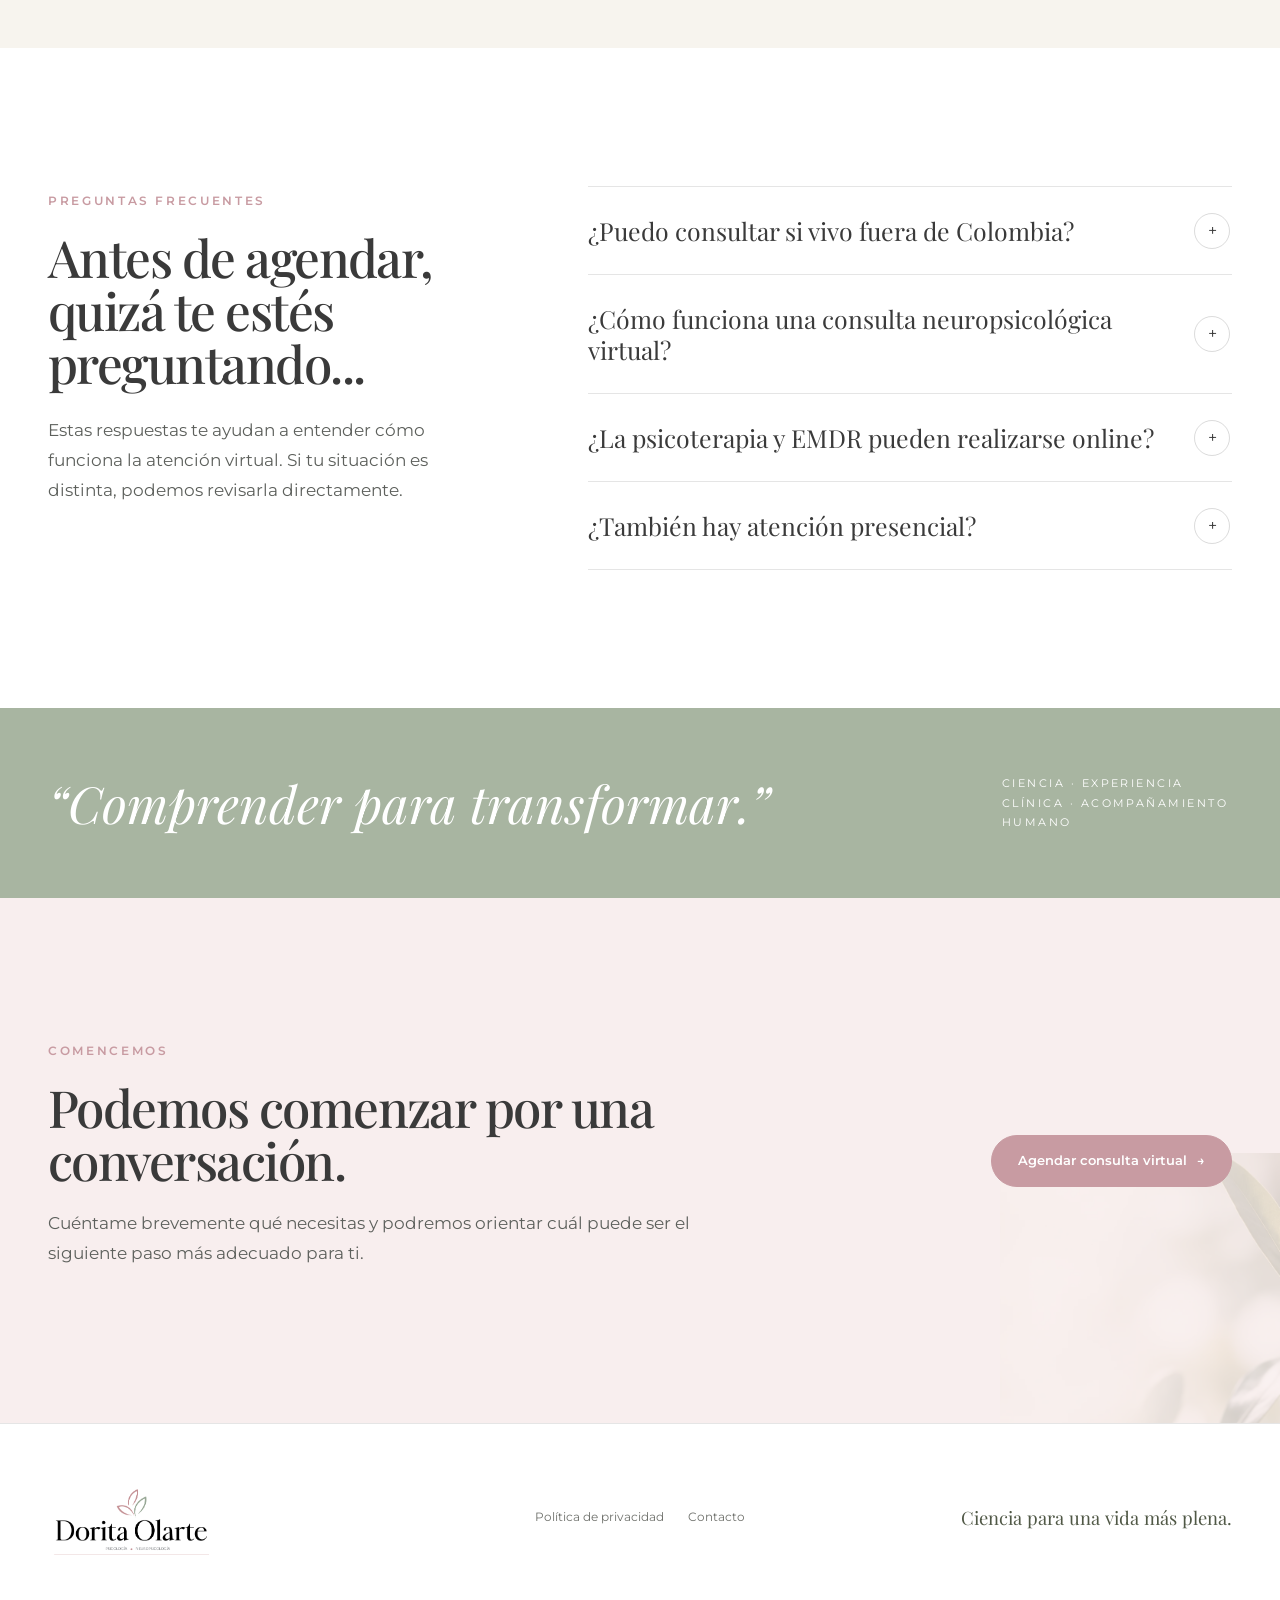
==== commit 2a66f23f: "Dorita interactive" ====
--- a/index.html
+++ b/index.html
@@ -33,6 +33,7 @@
         <span class="eyebrow">Neuropsicología · Psicoterapia · EMDR</span>
         <h1 class="display home-hero-title">Neuropsicología para una vida <em>con sentido.</em></h1>
         <p class="lead">Evaluación, psicoterapia y acompañamiento neuropsicológico para adultos. Atención virtual en español para personas en Estados Unidos, España y otros países, además de consulta presencial en Colombia.</p>
+        <div class="hero-wordline" aria-live="polite"><span>Un proceso para</span> <strong id="hero-rotating-word">comprender.</strong></div>
         <div class="hero-actions">
           <a class="btn" href="contacto/#agenda">Agendar consulta virtual <span aria-hidden="true">→</span></a>
           <a class="btn btn-outline" href="servicios/">Conocer servicios</a>
@@ -88,8 +89,31 @@
     </div>
   </section>
 
+  <section class="section pathway-section" id="orientacion">
+    <div class="container pathway-grid">
+      <div class="pathway-intro fade-up">
+        <span class="eyebrow">¿Por dónde empezar?</span>
+        <h2 class="h2">Encuentra el tipo de acompañamiento que más se acerca a lo que estás viviendo.</h2>
+        <p class="lead">No necesitas saber de antemano qué servicio pedir. Elige la situación que más se parezca a la tuya y te orientamos hacia el siguiente paso.</p>
+      </div>
+      <div class="pathway-panel fade-up" data-pathway>
+        <div class="pathway-tabs" role="tablist" aria-label="Motivos de consulta">
+          <button type="button" class="pathway-tab active" role="tab" aria-selected="true" data-path="comprender">Quiero comprender lo que me pasa</button>
+          <button type="button" class="pathway-tab" role="tab" aria-selected="false" data-path="evaluacion">Necesito una evaluación</button>
+          <button type="button" class="pathway-tab" role="tab" aria-selected="false" data-path="neurologico">Estoy atravesando una condición neurológica</button>
+        </div>
+        <div class="pathway-result" role="tabpanel" aria-live="polite">
+          <span class="pathway-kicker">Psicoterapia · EMDR</span>
+          <h3 class="h3" data-path-title>Un espacio para darle sentido a lo que estás viviendo.</h3>
+          <p data-path-copy>Si hay experiencias, emociones o recuerdos que siguen generando malestar, podemos explorar un proceso psicoterapéutico adaptado a tus necesidades.</p>
+          <a class="text-link" data-path-link href="servicios/#emdr">Conocer este enfoque →</a>
+        </div>
+      </div>
+    </div>
+  </section>
+
   <section class="story-section">
-    <div class="story-visual"><img src="assets/images/dorita-speaking-collage.webp" alt="Dra. Dorita Olarte durante una conferencia profesional" loading="lazy"></div>
+    <div class="story-visual parallax-media"><img src="assets/images/dorita-speaking-collage.webp" alt="Dra. Dorita Olarte durante una conferencia profesional" loading="lazy"></div>
     <div class="story-copy">
       <div class="story-copy-inner fade-up">
         <span class="eyebrow">Sobre mí</span>
@@ -112,17 +136,58 @@
         <span class="eyebrow">Atención virtual en español</span>
         <h2 class="h2">Tu bienestar, sin fronteras.</h2>
         <p class="lead">La distancia no tiene que convertirse en una barrera para recibir acompañamiento profesional en tu idioma. La atención virtual está pensada especialmente para adultos hispanohablantes que viven fuera de Colombia.</p>
+        <div class="location-switcher" data-location-switcher>
+          <div class="location-tabs" role="tablist" aria-label="Ubicación de consulta">
+            <button type="button" class="location-tab active" role="tab" aria-selected="true" data-location-tab="usa">Estados Unidos</button>
+            <button type="button" class="location-tab" role="tab" aria-selected="false" data-location-tab="espana">España</button>
+            <button type="button" class="location-tab" role="tab" aria-selected="false" data-location-tab="otros">Otros países</button>
+            <button type="button" class="location-tab" role="tab" aria-selected="false" data-location-tab="colombia">Colombia</button>
+          </div>
+          <div class="location-card" role="tabpanel" aria-live="polite">
+            <div class="location-symbol">◎</div>
+            <div>
+              <strong data-location-title>Atención virtual en español desde Estados Unidos</strong>
+              <p data-location-copy>Consulta desde tu casa y en tu idioma. Antes de iniciar, confirmamos que el servicio sea apropiado para tu ubicación y tus necesidades clínicas.</p>
+            </div>
+          </div>
+        </div>
         <ul class="virtual-list">
           <li><span>◉</span><div><strong>En español</strong><br><span class="muted">Una consulta donde no tienes que traducir lo que sientes o necesitas.</span></div></li>
-          <li><span>⌂</span><div><strong>Desde Estados Unidos, España y otros países</strong><br><span class="muted">La disponibilidad de cada servicio se confirma según ubicación y pertinencia clínica.</span></div></li>
           <li><span>○</span><div><strong>Privacidad y cercanía</strong><br><span class="muted">Un espacio profesional, confidencial y humano desde tu propia casa.</span></div></li>
-          <li><span>↔</span><div><strong>También atención presencial</strong><br><span class="muted">Consulta presencial disponible en Colombia.</span></div></li>
         </ul>
         <a class="btn" href="contacto/#agenda">Agendar consulta virtual <span aria-hidden="true">→</span></a>
       </div>
       <div class="virtual-image fade-up">
         <img src="assets/images/reading-nook.webp" alt="Espacio tranquilo para una consulta virtual" loading="lazy">
         <div class="virtual-note">Un espacio seguro donde la ciencia y la empatía se encuentran.</div>
+      </div>
+    </div>
+  </section>
+
+  <section class="section faq-section">
+    <div class="container faq-grid">
+      <div class="faq-intro fade-up">
+        <span class="eyebrow">Preguntas frecuentes</span>
+        <h2 class="h2">Antes de agendar, quizá te estés preguntando...</h2>
+        <p class="lead">Estas respuestas te ayudan a entender cómo funciona la atención virtual. Si tu situación es distinta, podemos revisarla directamente.</p>
+      </div>
+      <div class="faq-list fade-up">
+        <details>
+          <summary>¿Puedo consultar si vivo fuera de Colombia?</summary>
+          <p>Sí. La atención virtual está dirigida especialmente a adultos hispanohablantes que viven en otros países. Antes de iniciar se confirma la pertinencia del servicio según tu ubicación y el motivo de consulta.</p>
+        </details>
+        <details>
+          <summary>¿Cómo funciona una consulta neuropsicológica virtual?</summary>
+          <p>El proceso comienza con una entrevista clínica y una revisión de tus necesidades. Según el objetivo de consulta, Dorita te explicará qué partes del proceso pueden realizarse virtualmente y si se requiere alguna valoración adicional.</p>
+        </details>
+        <details>
+          <summary>¿La psicoterapia y EMDR pueden realizarse online?</summary>
+          <p>En muchos casos sí, siempre que la modalidad virtual sea clínicamente adecuada. La primera conversación permite revisar tu situación y definir el enfoque más conveniente.</p>
+        </details>
+        <details>
+          <summary>¿También hay atención presencial?</summary>
+          <p>Sí. La atención presencial continúa disponible en Colombia. En el formulario de contacto puedes indicar la modalidad que prefieres.</p>
+        </details>
       </div>
     </div>
   </section>
--- a/assets/css/styles.css
+++ b/assets/css/styles.css
@@ -367,3 +367,163 @@
   .fade-up { opacity:1; transform:none; transition:none; }
   .btn { transition:none; }
 }
+
+/* Interactive refinement inspired by progressive SaaS storytelling, adapted for a calm clinical brand */
+.hero-wordline {
+  margin: -10px 0 28px;
+  display: flex;
+  flex-wrap: wrap;
+  gap: 8px;
+  align-items: baseline;
+  font-family: var(--serif);
+  font-size: 1.25rem;
+  color: #696b67;
+}
+.hero-wordline strong {
+  color: var(--rose);
+  font-weight: 500;
+  font-style: italic;
+  min-width: 130px;
+  display: inline-block;
+  transition: opacity .28s ease, transform .28s ease;
+}
+.hero-wordline strong.is-changing { opacity: 0; transform: translateY(6px); }
+
+.service-card {
+  position: relative;
+  overflow: hidden;
+  transition: transform .28s ease, background .28s ease, box-shadow .28s ease;
+}
+.service-card::after {
+  content: '';
+  position: absolute;
+  left: 28px;
+  right: 28px;
+  bottom: 0;
+  height: 3px;
+  background: var(--rose);
+  transform: scaleX(0);
+  transform-origin: center;
+  transition: transform .28s ease;
+}
+.service-card .service-icon { transition: transform .28s ease, background .28s ease; }
+.service-card .text-link { transition: gap .25s ease; }
+@media (hover: hover) and (pointer: fine) {
+  .service-card:hover { transform: translateY(-8px); background: #fff; box-shadow: 0 20px 55px rgba(58,58,58,.07); z-index: 2; }
+  .service-card:hover::after { transform: scaleX(1); }
+  .service-card:hover .service-icon { transform: translateY(-4px) rotate(-2deg); }
+  .service-card:hover .text-link { gap: 13px; }
+}
+
+.pathway-section { background: linear-gradient(180deg, #fff 0%, #f8f4ef 100%); }
+.pathway-grid { display:grid; grid-template-columns:.9fr 1.1fr; gap:110px; align-items:start; }
+.pathway-intro .lead { margin-top:28px; }
+.pathway-panel { background:#fff; border:1px solid var(--line); box-shadow:var(--shadow); padding:18px; }
+.pathway-tabs { display:grid; gap:8px; }
+.pathway-tab {
+  width:100%;
+  min-height:64px;
+  padding:15px 18px;
+  border:1px solid transparent;
+  background:transparent;
+  color:#555954;
+  text-align:left;
+  cursor:pointer;
+  font-size:.9rem;
+  transition:background .22s ease, border-color .22s ease, color .22s ease, transform .22s ease;
+}
+.pathway-tab:hover { background:var(--ivory); }
+.pathway-tab.active { background:#F7EDEE; border-color:rgba(200,155,162,.35); color:var(--charcoal); transform:translateX(4px); }
+.pathway-result { margin-top:14px; padding:42px 38px 36px; background:var(--ivory); min-height:285px; }
+.pathway-kicker { display:block; margin-bottom:14px; color:var(--rose); font-size:.7rem; font-weight:600; letter-spacing:.18em; text-transform:uppercase; }
+.pathway-result p { color:#696c67; margin:20px 0 22px; }
+.pathway-result.is-changing { animation:pathwayFade .28s ease; }
+@keyframes pathwayFade { from { opacity:.35; transform:translateY(6px); } to { opacity:1; transform:none; } }
+
+.parallax-media { position:relative; overflow:hidden; }
+.parallax-media img { transform:scale(1.04); will-change:transform; }
+
+.location-switcher { margin:34px 0 28px; }
+.location-tabs { display:flex; flex-wrap:wrap; gap:8px; margin-bottom:14px; }
+.location-tab {
+  min-height:42px;
+  padding:0 15px;
+  border-radius:999px;
+  border:1px solid rgba(58,58,58,.18);
+  background:transparent;
+  color:#5d605c;
+  cursor:pointer;
+  font-size:.78rem;
+  transition:background .22s ease, color .22s ease, border-color .22s ease;
+}
+.location-tab.active { background:var(--olive); border-color:var(--olive); color:#fff; }
+.location-card { display:grid; grid-template-columns:46px 1fr; gap:16px; align-items:start; background:#fff; padding:24px 26px; border:1px solid rgba(58,58,58,.08); }
+.location-symbol { width:42px; height:42px; border-radius:50%; background:#F6EDEE; color:var(--rose); display:grid; place-items:center; font-family:var(--serif); }
+.location-card strong { color:var(--charcoal); }
+.location-card p { margin:8px 0 0; color:#71746e; font-size:.86rem; }
+.location-card.is-changing { animation:pathwayFade .28s ease; }
+
+.faq-section { background:#fff; }
+.faq-grid { display:grid; grid-template-columns:.8fr 1.2fr; gap:110px; align-items:start; }
+.faq-intro { position:sticky; top:130px; }
+.faq-intro .lead { margin-top:26px; }
+.faq-list details { border-top:1px solid var(--line); }
+.faq-list details:last-child { border-bottom:1px solid var(--line); }
+.faq-list summary {
+  list-style:none;
+  cursor:pointer;
+  padding:28px 54px 28px 0;
+  position:relative;
+  font-family:var(--serif);
+  font-size:1.55rem;
+  line-height:1.25;
+  color:var(--charcoal);
+}
+.faq-list summary::-webkit-details-marker { display:none; }
+.faq-list summary::after {
+  content:'+';
+  position:absolute;
+  right:2px;
+  top:50%;
+  transform:translateY(-50%);
+  width:34px;
+  height:34px;
+  border-radius:50%;
+  border:1px solid rgba(58,58,58,.18);
+  display:grid;
+  place-items:center;
+  font-family:var(--sans);
+  font-size:1rem;
+  transition:transform .22s ease, background .22s ease;
+}
+.faq-list details[open] summary::after { content:'−'; background:#F6EDEE; transform:translateY(-50%) rotate(180deg); }
+.faq-list details p { max-width:720px; margin:0; padding:0 60px 28px 0; color:#686b67; }
+
+/* More graceful scroll entrances */
+.fade-up { transform:translateY(24px); transition:opacity .75s cubic-bezier(.22,.61,.36,1), transform .75s cubic-bezier(.22,.61,.36,1); }
+
+@media (max-width: 900px) {
+  .pathway-grid,.faq-grid { grid-template-columns:1fr; gap:54px; }
+  .faq-intro { position:static; }
+  .parallax-media img { transform:none !important; }
+}
+
+@media (max-width: 600px) {
+  .hero-wordline { font-size:1.08rem; margin-top:-6px; }
+  .pathway-panel { padding:12px; }
+  .pathway-tab { min-height:58px; padding:13px 14px; }
+  .pathway-tab.active { transform:none; }
+  .pathway-result { padding:32px 22px 28px; min-height:0; }
+  .location-tabs { gap:7px; }
+  .location-tab { flex:1 1 calc(50% - 7px); padding:0 10px; }
+  .location-card { grid-template-columns:38px 1fr; padding:20px; }
+  .location-symbol { width:36px; height:36px; }
+  .faq-list summary { padding:23px 48px 23px 0; font-size:1.3rem; }
+  .faq-list details p { padding-right:0; }
+}
+
+@media (prefers-reduced-motion: reduce) {
+  .hero-wordline strong,.service-card,.service-icon,.pathway-tab,.location-tab,.faq-list summary::after { transition:none; }
+  .parallax-media img { transform:none !important; }
+  .pathway-result.is-changing,.location-card.is-changing { animation:none; }
+}
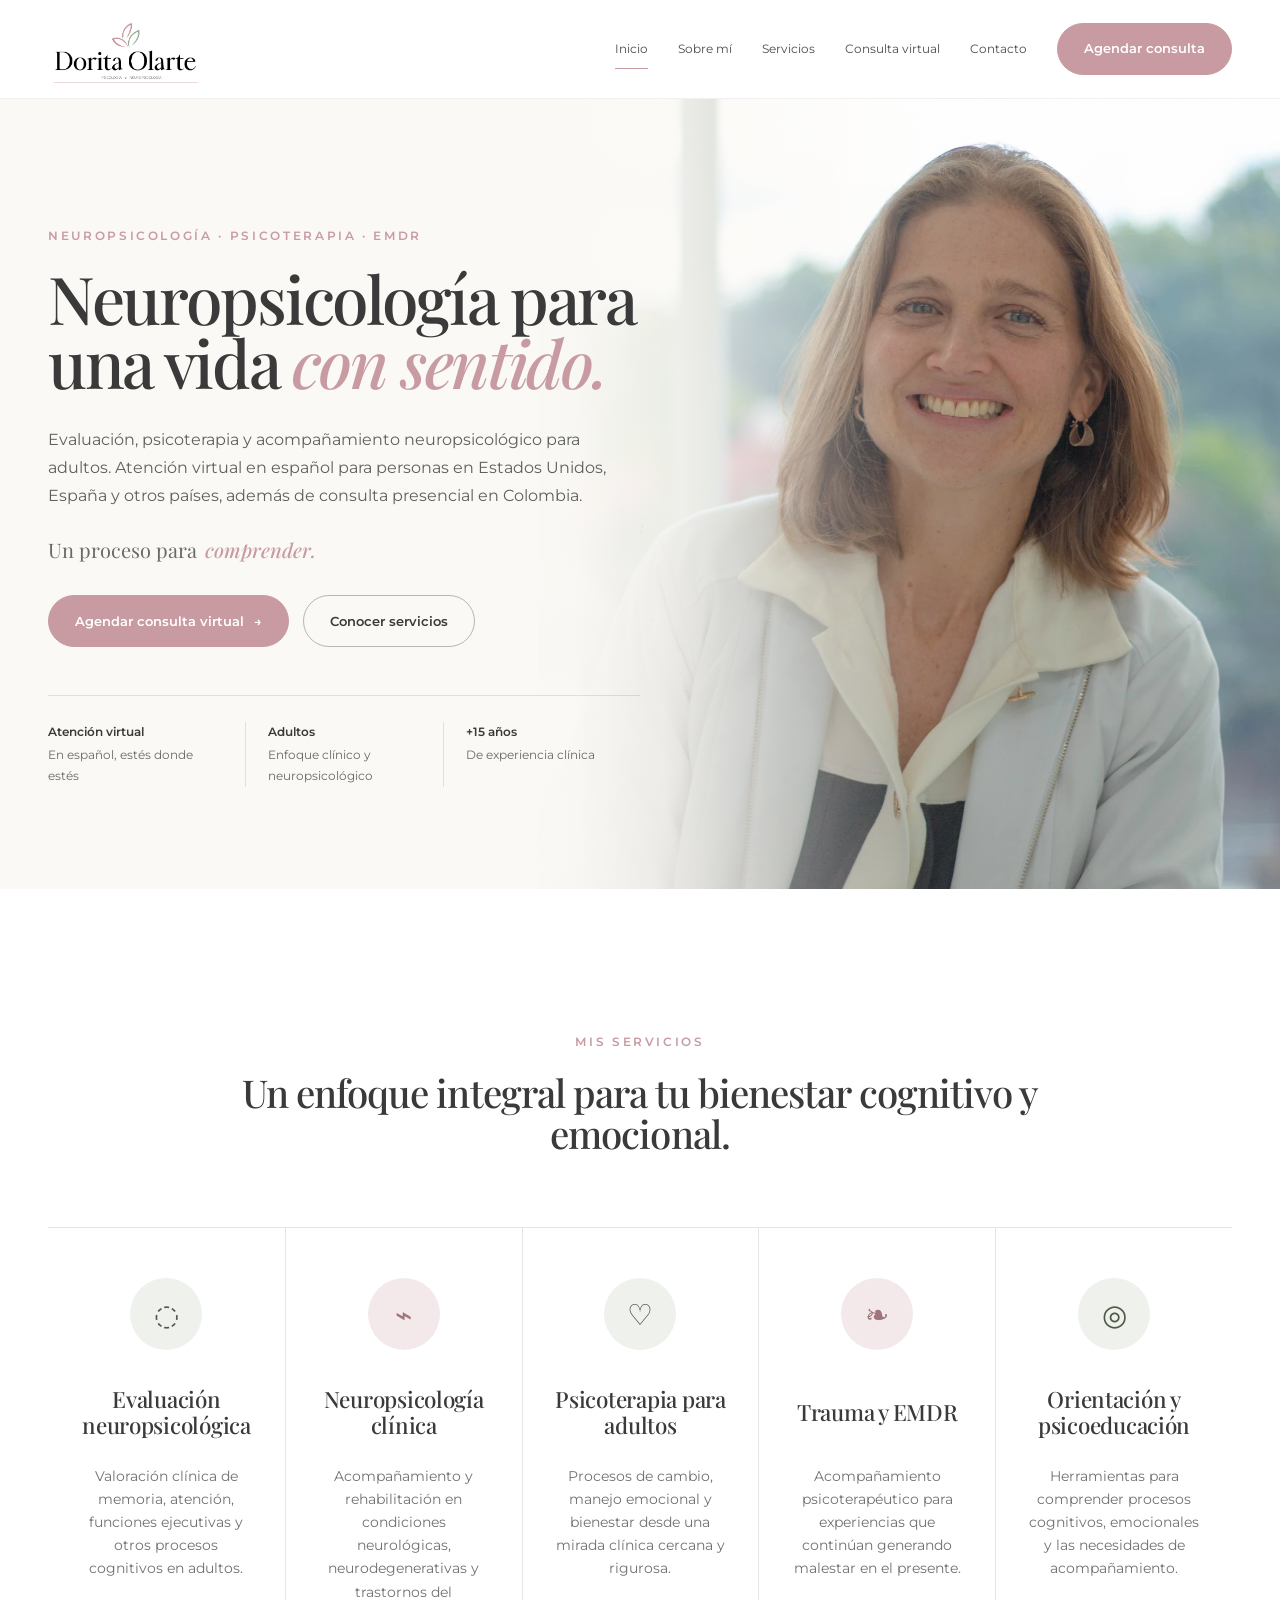
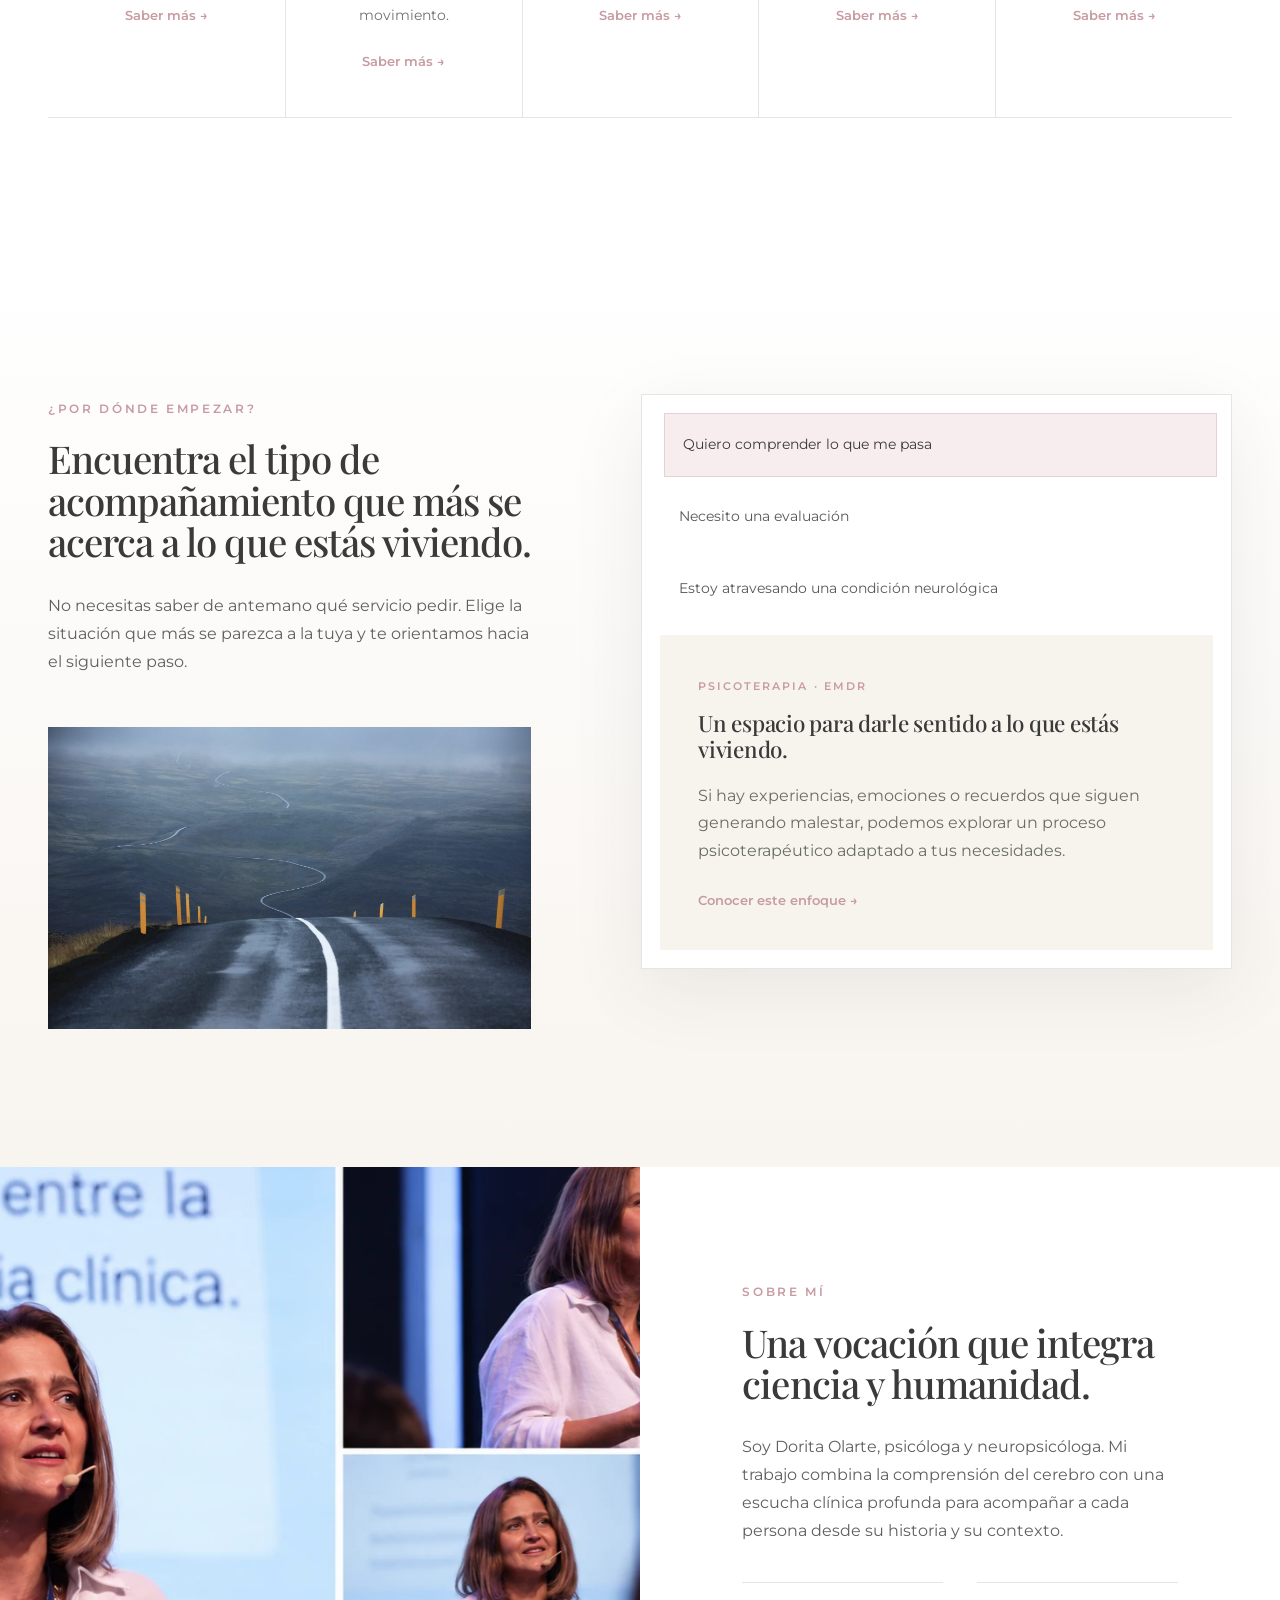
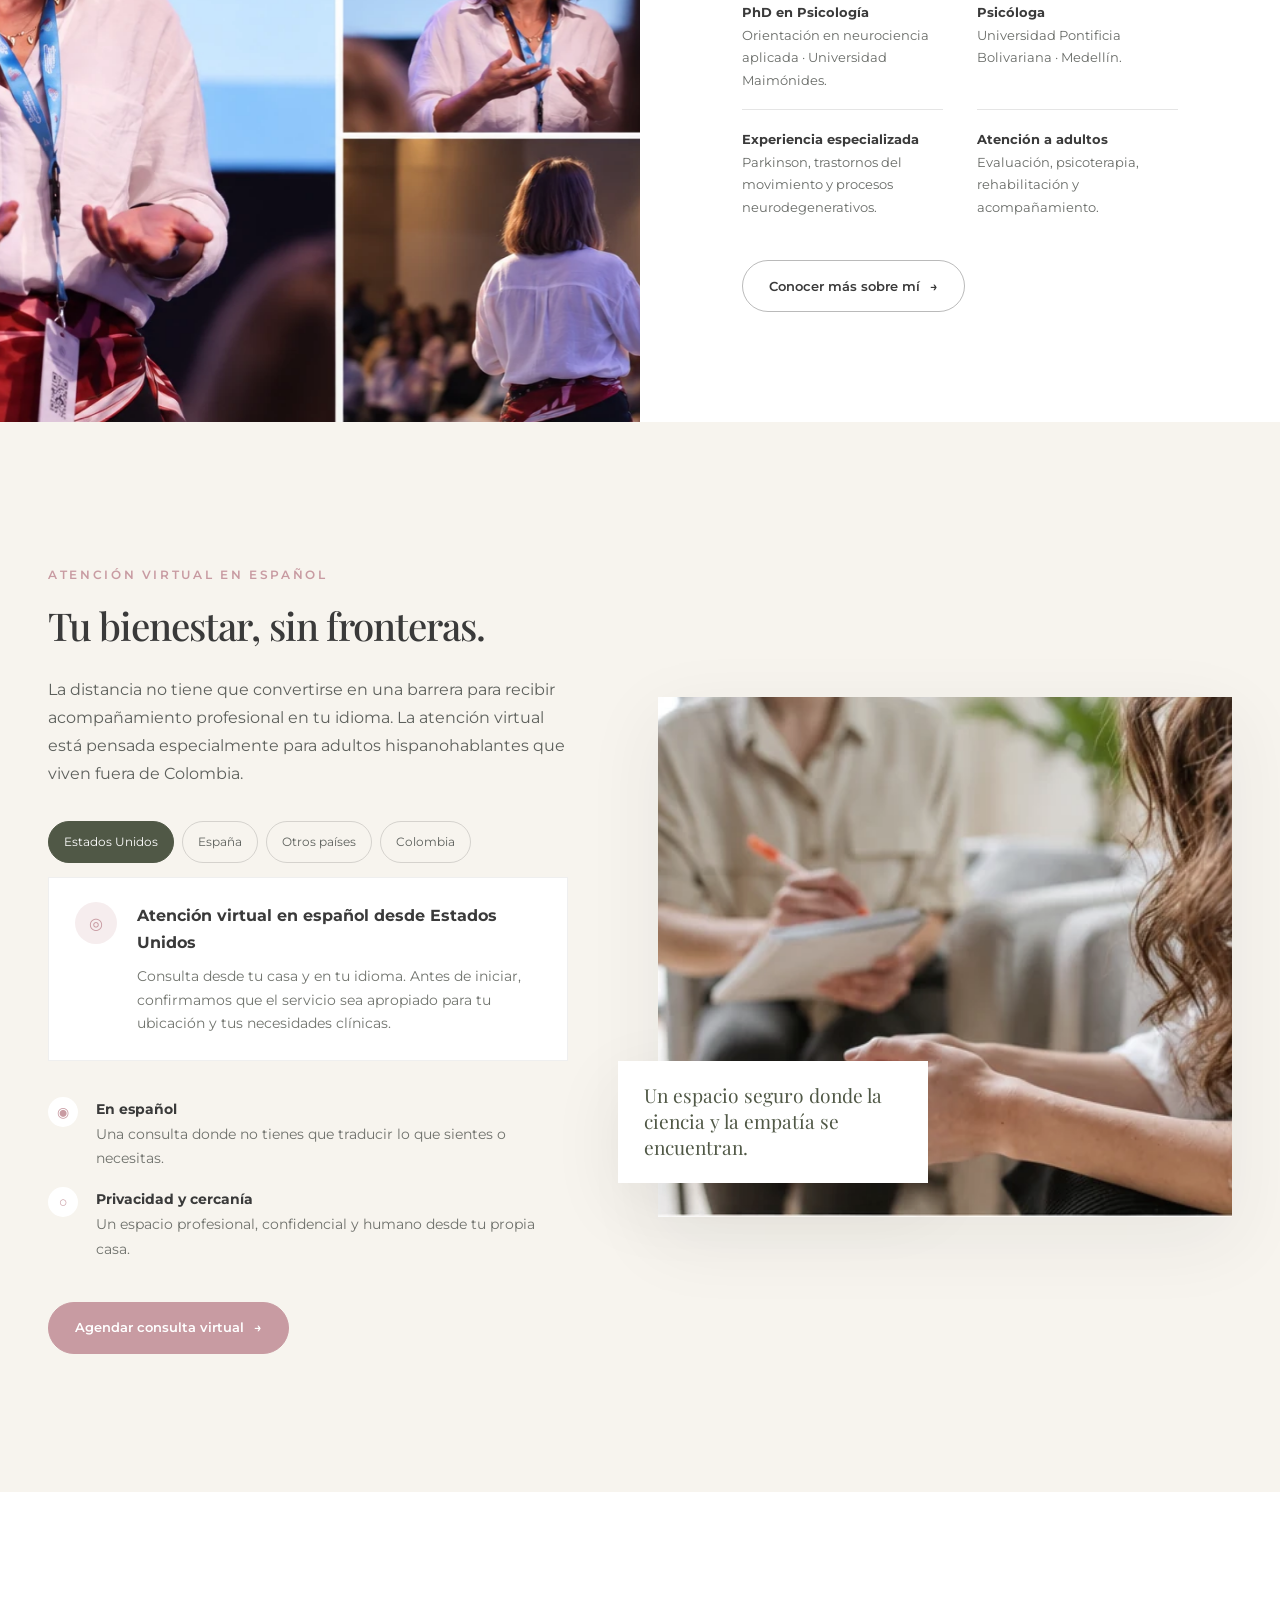
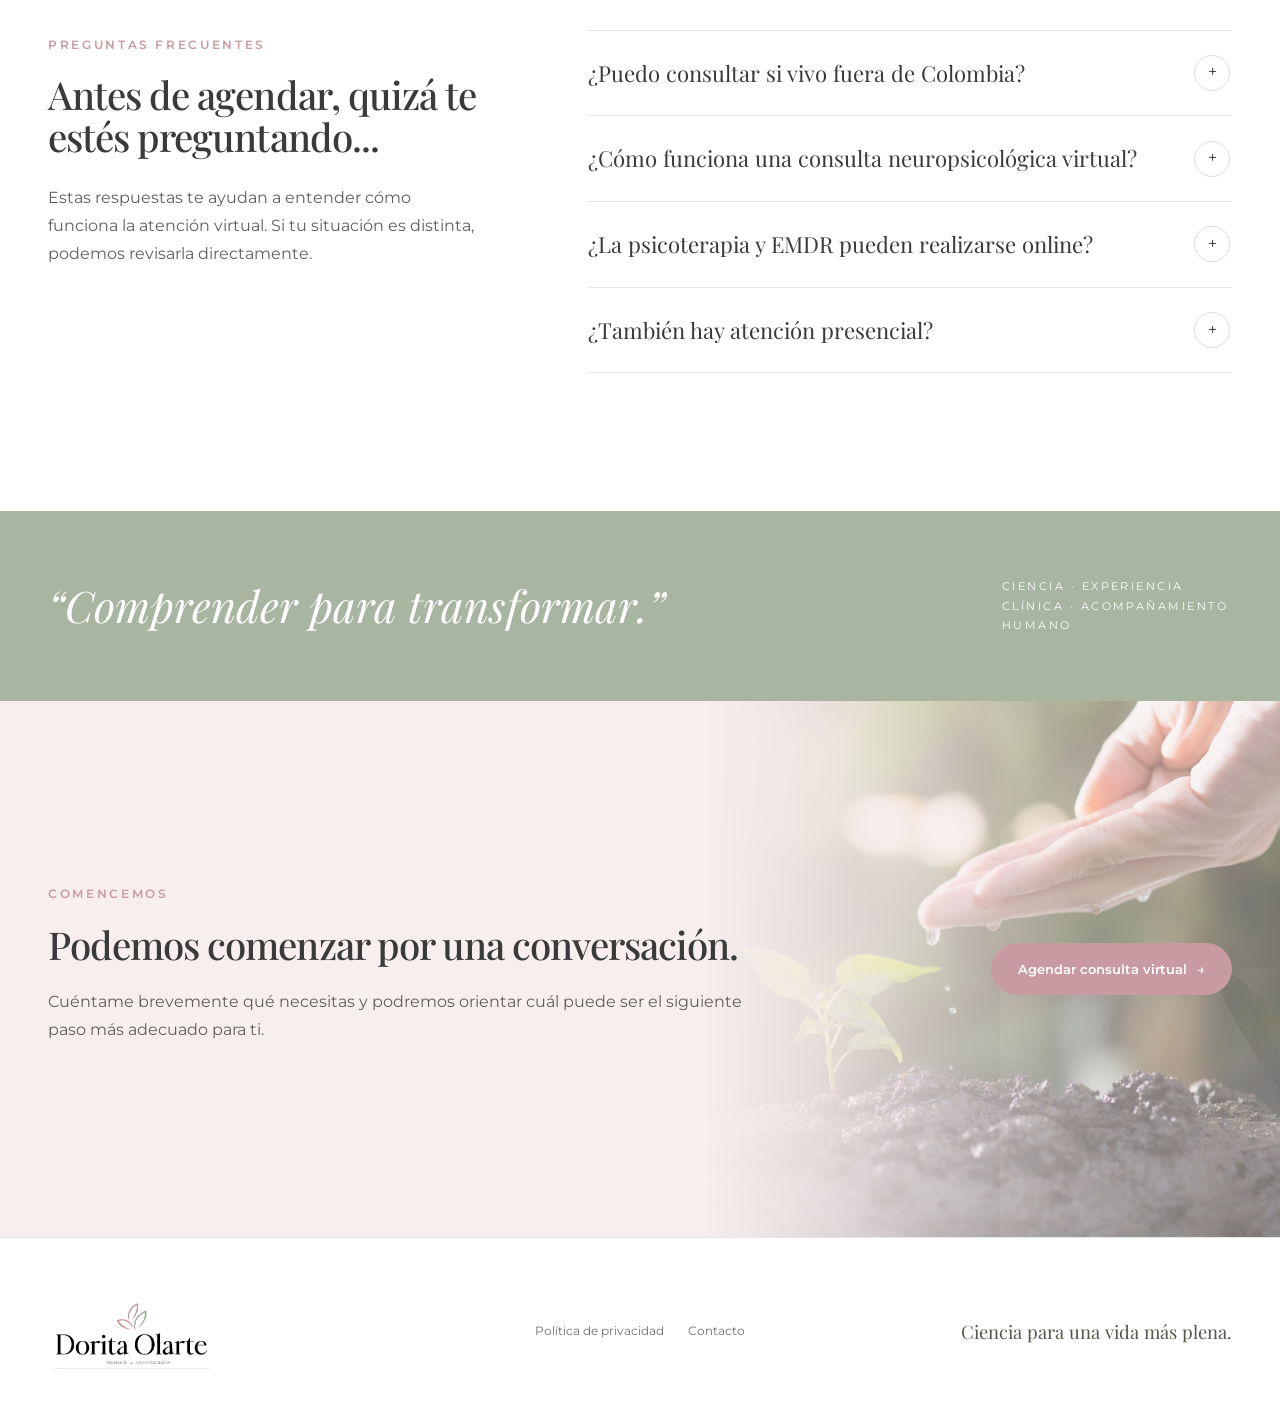
==== commit abaa58c4: "Dorita interactive Font fix" ====
--- a/index.html
+++ b/index.html
@@ -95,6 +95,9 @@
         <span class="eyebrow">¿Por dónde empezar?</span>
         <h2 class="h2">Encuentra el tipo de acompañamiento que más se acerca a lo que estás viviendo.</h2>
         <p class="lead">No necesitas saber de antemano qué servicio pedir. Elige la situación que más se parezca a la tuya y te orientamos hacia el siguiente paso.</p>
+        <figure class="pathway-image fade-up">
+          <img src="assets/images/journey-road.webp" alt="Camino entre montañas como metáfora de un proceso de acompañamiento" loading="lazy">
+        </figure>
       </div>
       <div class="pathway-panel fade-up" data-pathway>
         <div class="pathway-tabs" role="tablist" aria-label="Motivos de consulta">
@@ -158,7 +161,7 @@
         <a class="btn" href="contacto/#agenda">Agendar consulta virtual <span aria-hidden="true">→</span></a>
       </div>
       <div class="virtual-image fade-up">
-        <img src="assets/images/reading-nook.webp" alt="Espacio tranquilo para una consulta virtual" loading="lazy">
+        <img src="assets/images/therapy-placeholder.webp" alt="Escena de conversación terapéutica en un espacio tranquilo" loading="lazy">
         <div class="virtual-note">Un espacio seguro donde la ciencia y la empatía se encuentran.</div>
       </div>
     </div>
--- a/assets/css/styles.css
+++ b/assets/css/styles.css
@@ -527,3 +527,173 @@
   .parallax-media img { transform:none !important; }
   .pathway-result.is-changing,.location-card.is-changing { animation:none; }
 }
+
+/* Final refinement: calmer typography, responsive repair, and editorial imagery */
+:root {
+  --type-display-max: 5.8rem;
+  --type-h1-max: 4.5rem;
+  --type-h2-max: 3.35rem;
+  --type-h3-max: 1.8rem;
+}
+
+/* A quieter, more premium type scale across the entire site */
+.display { font-size: clamp(3.45rem, 5.15vw, var(--type-display-max)); line-height: .98; letter-spacing: -.035em; }
+.h1 { font-size: clamp(2.8rem, 4.15vw, var(--type-h1-max)); line-height: 1.01; letter-spacing: -.03em; }
+.h2 { font-size: clamp(2.15rem, 3vw, var(--type-h2-max)); line-height: 1.08; letter-spacing: -.025em; }
+.h3 { font-size: clamp(1.4rem, 1.65vw, var(--type-h3-max)); line-height: 1.16; letter-spacing: -.012em; }
+.lead { font-size: 1.02rem; line-height: 1.72; }
+
+/* Service cards need breathing room at five columns */
+.service-card { padding-left: 32px; padding-right: 32px; }
+.service-card .h3 {
+  max-width: 225px;
+  min-height: 3.25em;
+  margin-left: auto;
+  margin-right: auto;
+  display: flex;
+  align-items: center;
+  justify-content: center;
+  text-align: center;
+  overflow-wrap: normal;
+  word-break: normal;
+  hyphens: none;
+}
+.service-card p { max-width: 245px; margin: 16px auto 20px; line-height: 1.65; }
+
+/* Integrate the new placeholder photography instead of creating extra crowded sections */
+.pathway-image {
+  margin: 52px 0 0;
+  overflow: hidden;
+  background: var(--sage);
+  aspect-ratio: 16 / 10;
+}
+.pathway-image img {
+  width: 100%;
+  height: 100%;
+  object-fit: cover;
+  object-position: center 58%;
+  filter: saturate(.82) contrast(.94) brightness(1.04);
+  transition: transform .7s cubic-bezier(.22,.61,.36,1);
+}
+@media (hover:hover) and (pointer:fine) {
+  .pathway-image:hover img { transform: scale(1.025); }
+}
+
+.virtual-image img {
+  object-position: center center;
+  filter: saturate(.88) contrast(.97) brightness(1.02);
+}
+
+/* Add the growth image as a subtle closing visual while protecting CTA readability */
+.cta-panel { background: #F8EEEE; }
+.cta-panel::before {
+  content: '';
+  position: absolute;
+  inset: 0 0 0 auto;
+  width: 45%;
+  background:
+    linear-gradient(90deg, rgba(248,238,238,1) 0%, rgba(248,238,238,.84) 20%, rgba(248,238,238,.18) 68%, rgba(248,238,238,.05) 100%),
+    url('../images/growth-seedling.webp') center / cover no-repeat;
+  opacity: .58;
+  pointer-events: none;
+}
+.cta-panel::after { opacity: .08; }
+.cta-grid { min-height: 260px; }
+
+/* Fix the virtual-care list: earlier broad span styling was collapsing nested copy */
+.virtual-copy { min-width: 0; }
+.virtual-list li { min-width: 0; grid-template-columns: 34px minmax(0,1fr); }
+.virtual-list li > span {
+  width: 30px;
+  height: 30px;
+  border-radius: 50%;
+  background: #fff;
+  display: grid;
+  place-items: center;
+  color: var(--rose);
+}
+.virtual-list li > div { min-width: 0; width: 100%; }
+.virtual-list li > div .muted,
+.virtual-list .muted {
+  width: auto;
+  height: auto;
+  border-radius: 0;
+  background: transparent;
+  display: inline;
+  color: var(--muted);
+  white-space: normal;
+  word-break: normal;
+  overflow-wrap: normal;
+  hyphens: none;
+  line-height: 1.6;
+}
+
+/* Slightly smaller editorial emphasis elements */
+.quote-band blockquote { font-size: clamp(2rem, 3.4vw, 3.6rem); }
+.breathing-quote blockquote { font-size: clamp(2.3rem, 4vw, 4.25rem); }
+.faq-list summary { font-size: 1.38rem; line-height: 1.3; }
+.virtual-note { font-size: 1.2rem; line-height: 1.35; }
+.script-quote { font-size: 1.9rem; }
+
+@media (max-width: 1120px) {
+  .service-card .h3 { max-width: 260px; min-height: 2.65em; }
+}
+
+@media (max-width: 900px) {
+  .display { font-size: clamp(3rem, 8.5vw, 4.45rem); }
+  .h1 { font-size: clamp(2.65rem, 7.2vw, 3.7rem); }
+  .h2 { font-size: clamp(2.15rem, 6vw, 3rem); }
+  .h3 { font-size: clamp(1.42rem, 3.6vw, 1.75rem); }
+  .lead { font-size: 1rem; }
+  .section { padding-top: 106px; padding-bottom: 106px; }
+  .pathway-image { max-width: 720px; margin-top: 38px; aspect-ratio: 16 / 8; }
+  .cta-panel::before { width: 52%; opacity: .4; }
+  .cta-grid { min-height: 230px; }
+}
+
+@media (max-width: 600px) {
+  .container,.narrow { width: min(100% - 40px, 1320px); }
+  .section { padding-top: 80px; padding-bottom: 80px; }
+  .section-lg { padding-top: 94px; padding-bottom: 94px; }
+  .display { font-size: clamp(2.65rem, 11.3vw, 3.55rem); line-height: 1; }
+  .h1 { font-size: clamp(2.35rem, 9.7vw, 3.15rem); line-height: 1.04; }
+  .h2 { font-size: clamp(1.95rem, 8.1vw, 2.55rem); line-height: 1.1; }
+  .h3 { font-size: clamp(1.36rem, 6.2vw, 1.58rem); line-height: 1.16; }
+  .lead { font-size: 1rem; line-height: 1.68; }
+  .eyebrow { font-size: .68rem; letter-spacing: .2em; margin-bottom: 18px; }
+
+  .service-card { padding: 40px 24px 36px; }
+  .service-card .h3 { max-width: 300px; min-height: 0; }
+  .service-card p { max-width: 320px; }
+
+  .pathway-image { margin-top: 32px; aspect-ratio: 4 / 3; }
+  .pathway-image img { object-position: center; }
+
+  .virtual-grid { gap: 46px; }
+  .virtual-list { gap: 24px; margin: 30px 0 32px; }
+  .virtual-list li {
+    grid-template-columns: 32px minmax(0,1fr);
+    gap: 14px;
+    align-items: start;
+    width: 100%;
+  }
+  .virtual-list li > span { width: 30px; height: 30px; }
+  .virtual-list li > div { font-size: .96rem; line-height: 1.55; }
+  .virtual-list li > div strong { display: inline-block; margin-bottom: 5px; }
+  .virtual-copy > .btn { width: 100%; max-width: 320px; }
+  .location-card { grid-template-columns: 38px minmax(0,1fr); }
+  .location-card > div { min-width: 0; }
+
+  .faq-list summary { font-size: 1.18rem; padding-top: 22px; padding-bottom: 22px; }
+  .quote-band blockquote { font-size: clamp(1.9rem, 9vw, 2.55rem); }
+  .virtual-note { font-size: 1.08rem; }
+
+  .cta-panel::before {
+    width: 100%;
+    opacity: .18;
+    background:
+      linear-gradient(180deg, rgba(248,238,238,.35) 0%, rgba(248,238,238,.88) 72%, rgba(248,238,238,1) 100%),
+      url('../images/growth-seedling.webp') center / cover no-repeat;
+  }
+  .cta-grid { min-height: 0; padding-top: 26px; padding-bottom: 26px; }
+}
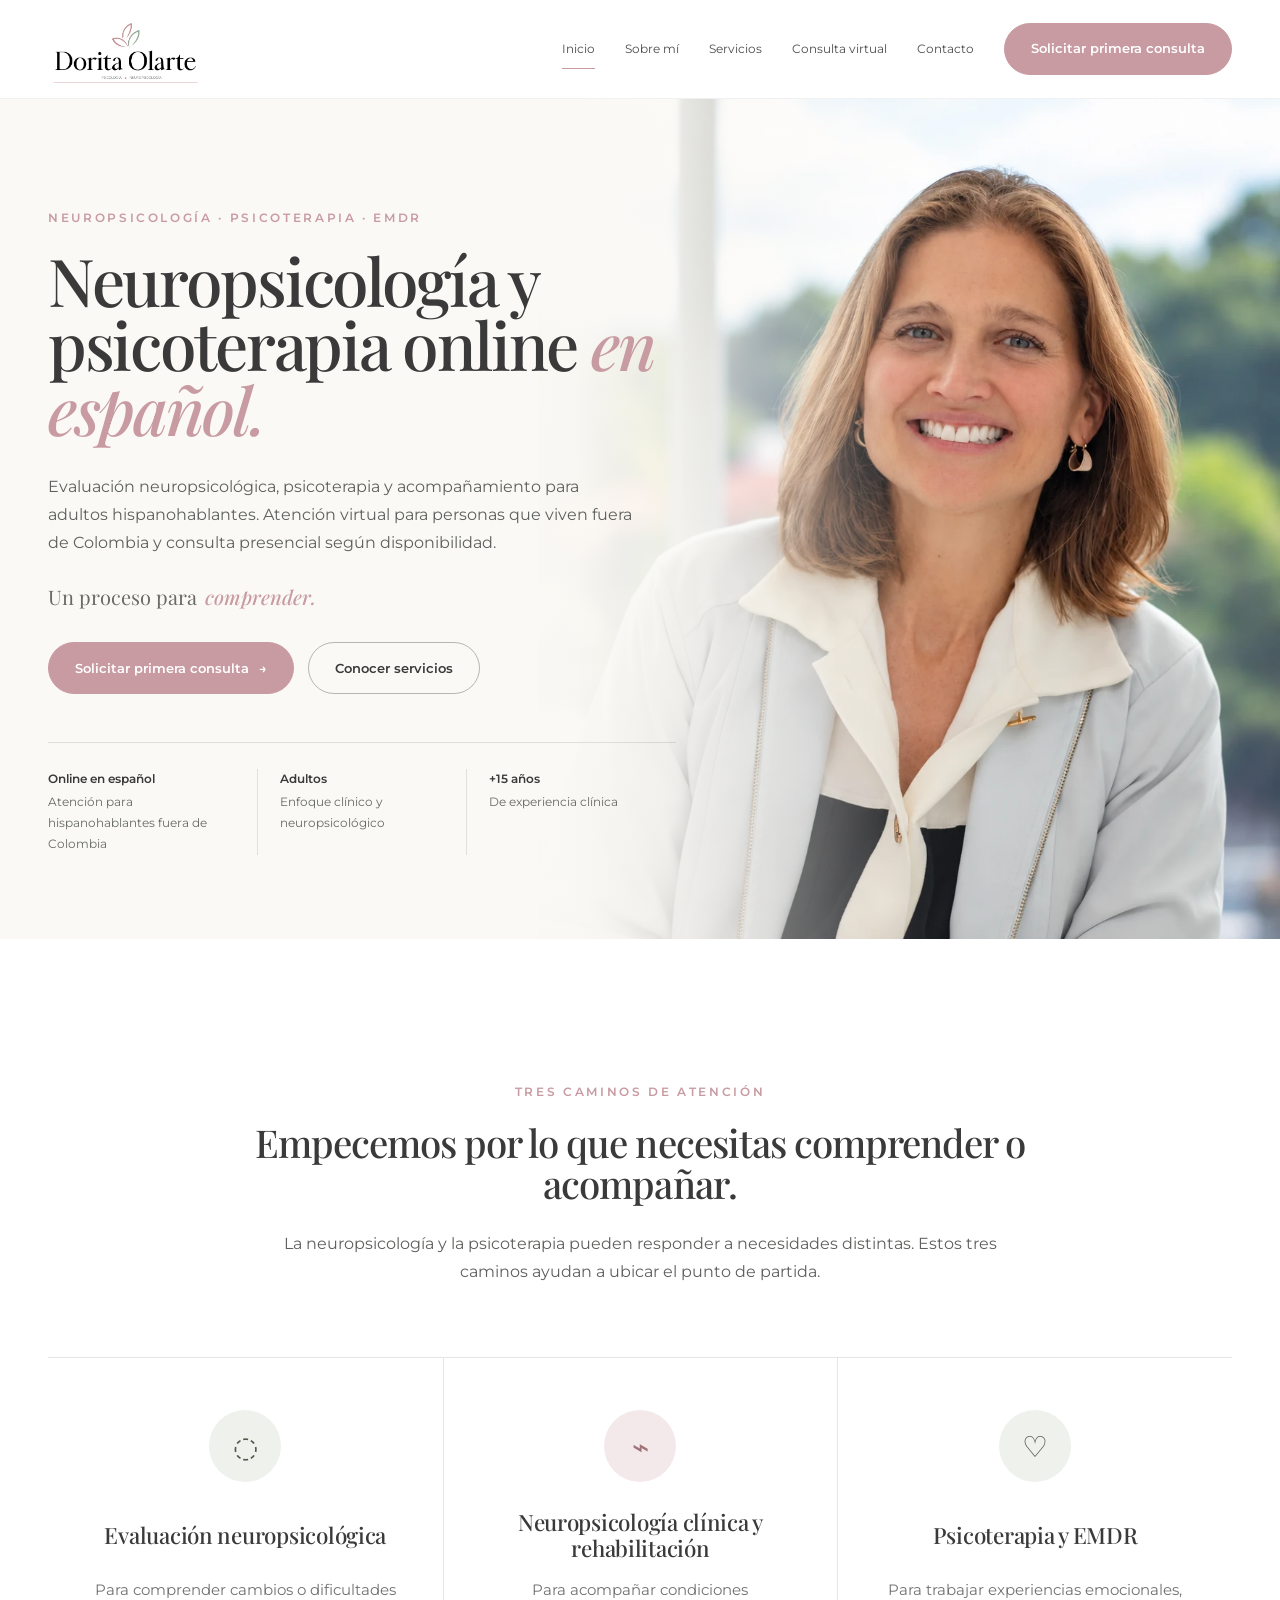
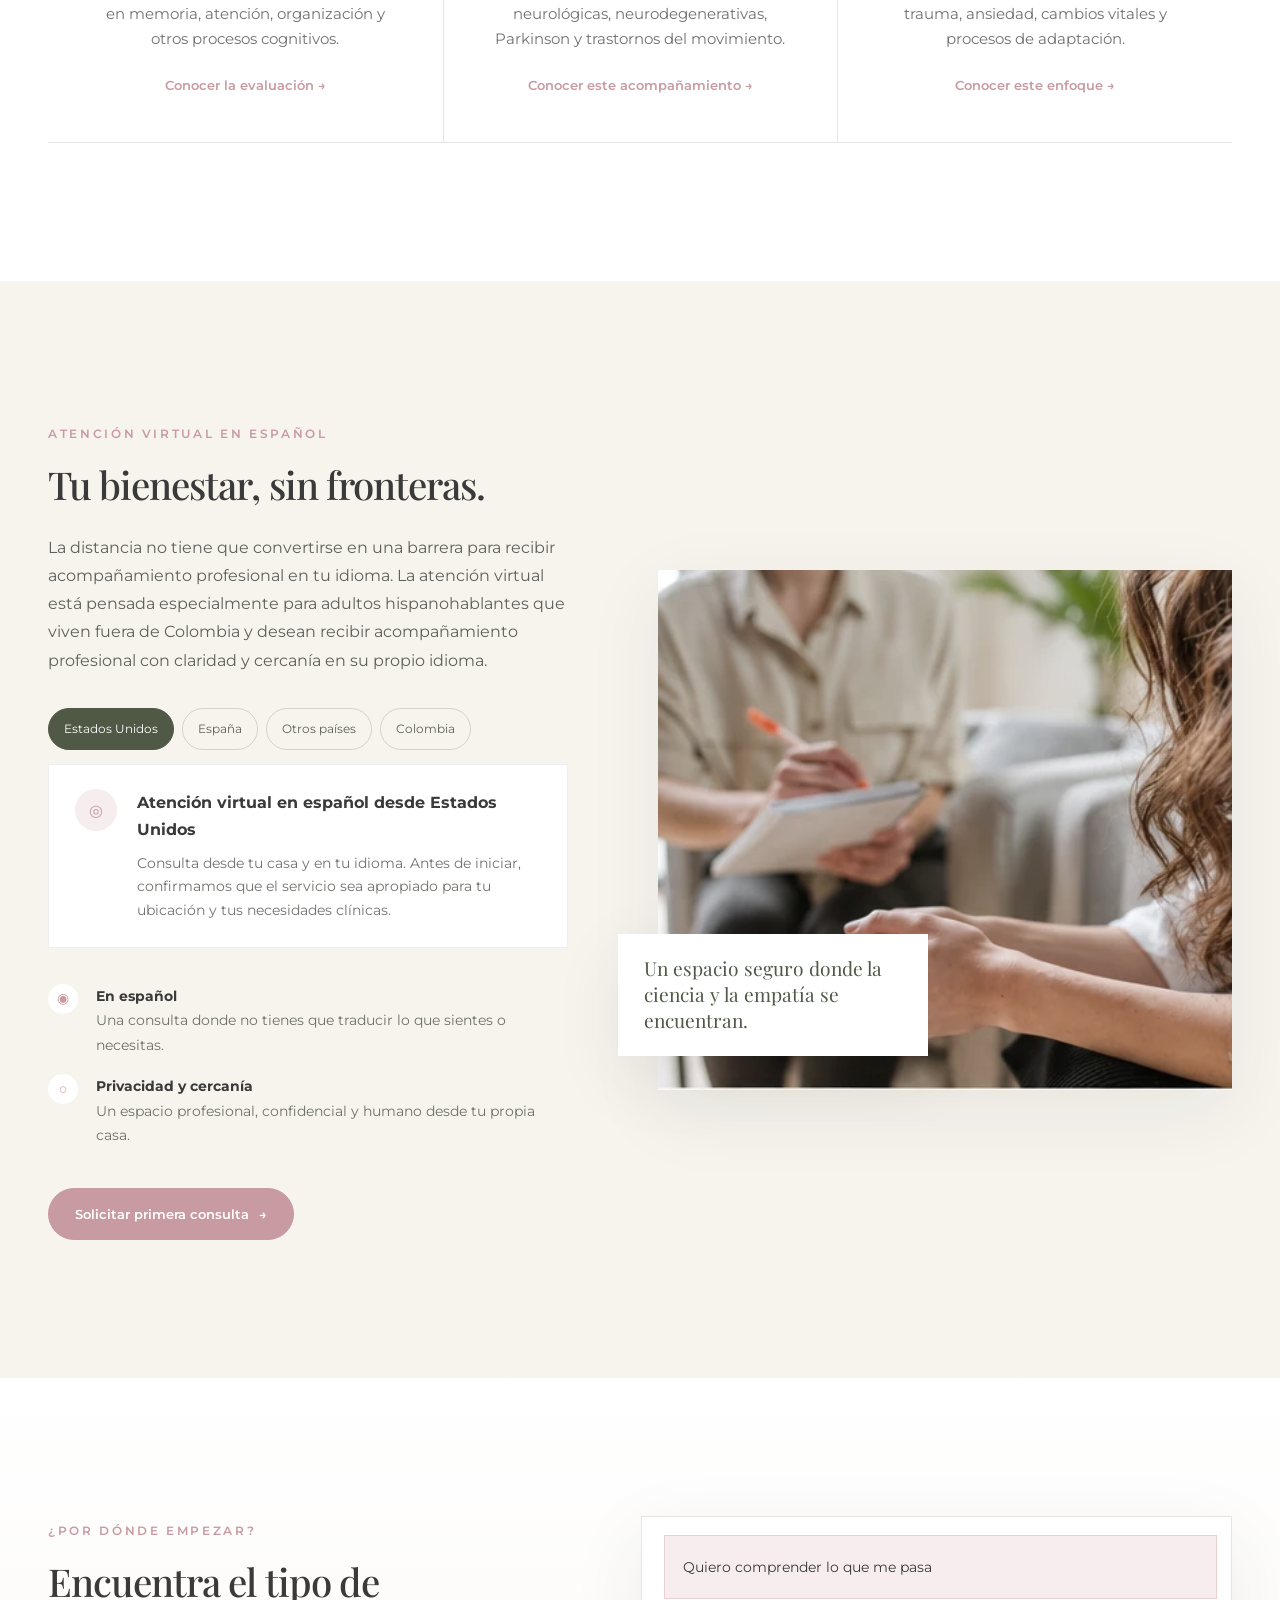
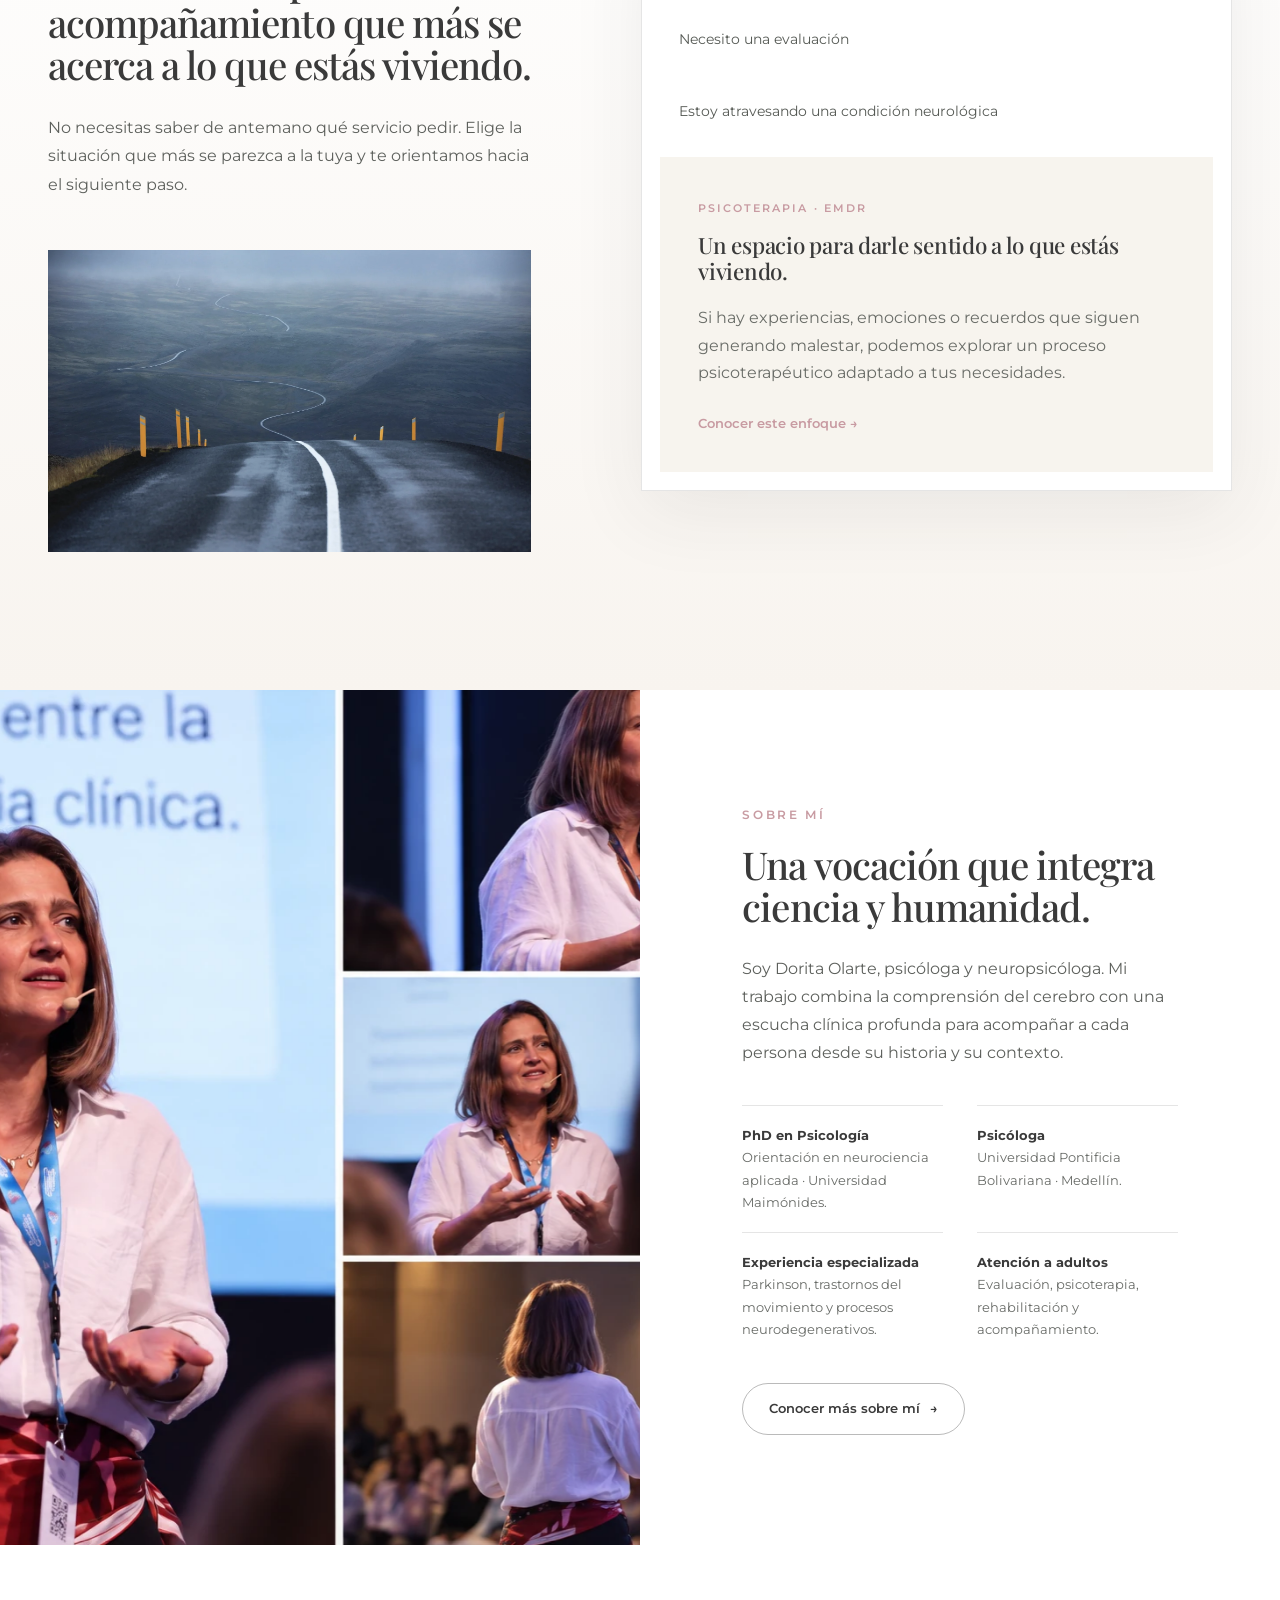
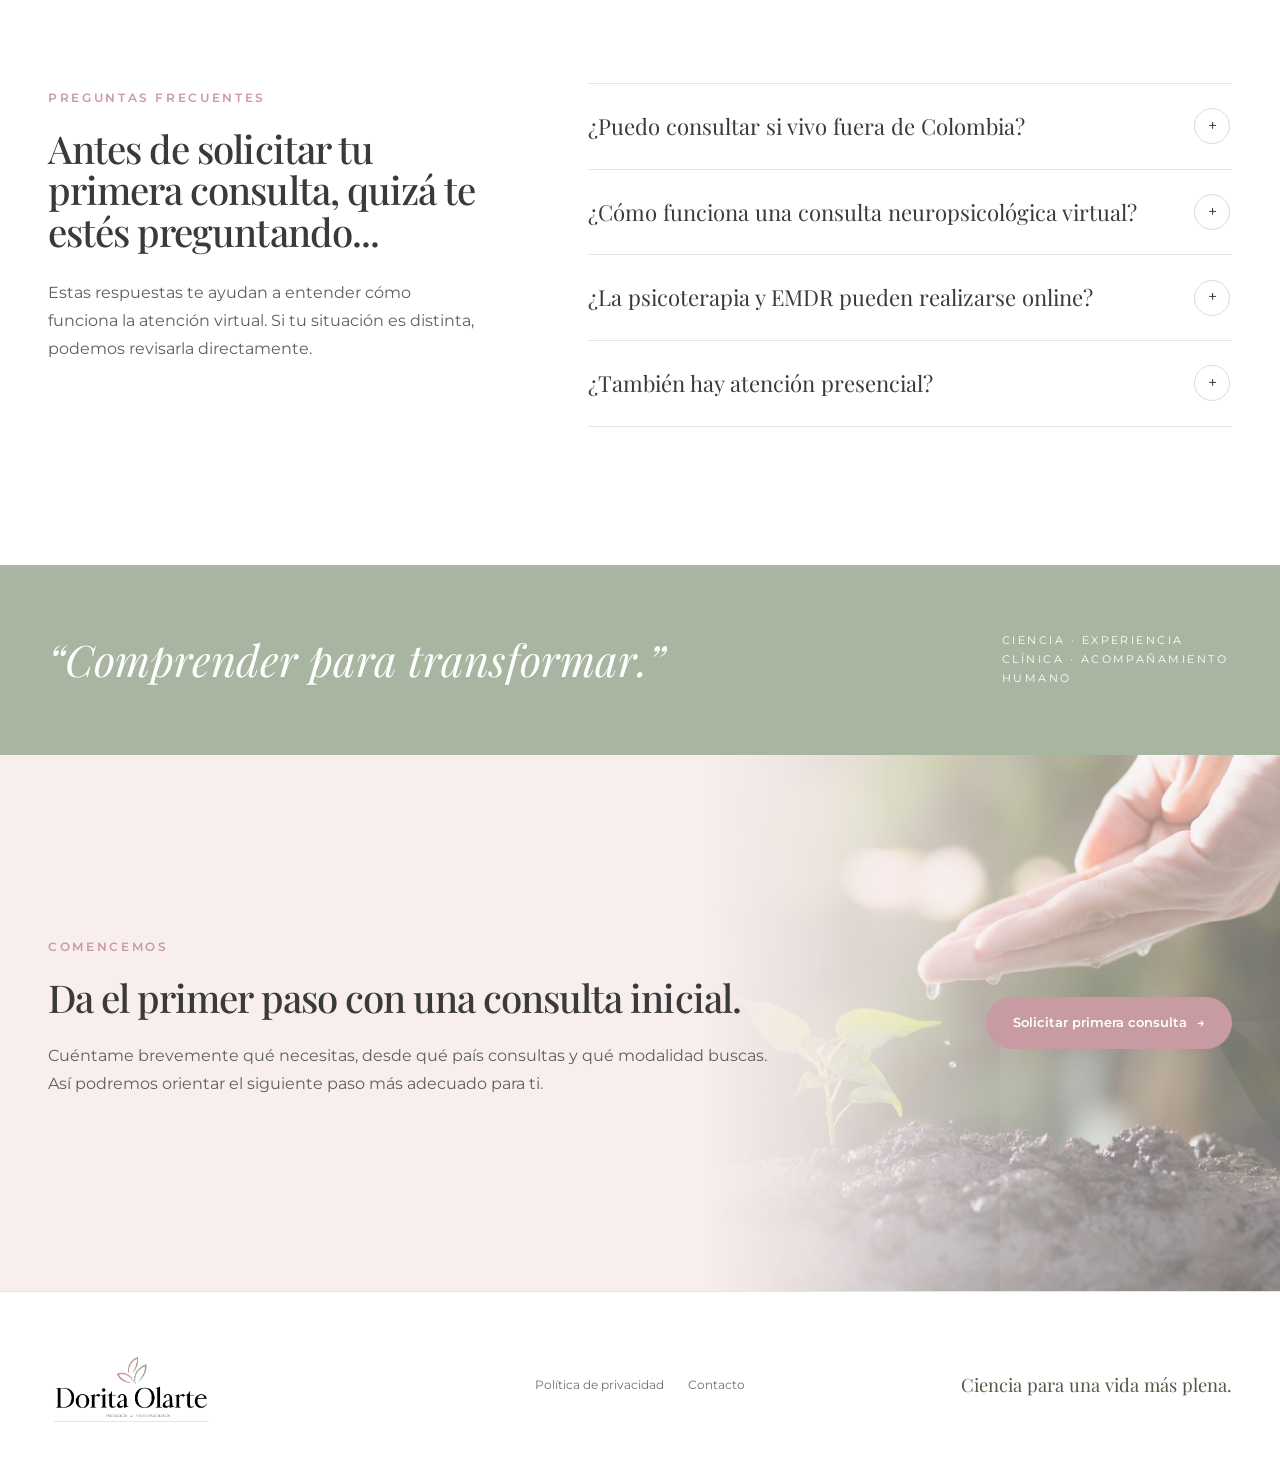
==== commit fbce6793: "Optimized Dorita Site 1023" ====
--- a/index.html
+++ b/index.html
@@ -19,7 +19,7 @@
       <a href="servicios/">Servicios</a>
       <a href="#consulta-virtual">Consulta virtual</a>
       <a href="contacto/">Contacto</a>
-      <a class="btn" href="contacto/#agenda">Agendar consulta</a>
+      <a class="btn" href="contacto/#agenda">Solicitar primera consulta</a>
     </nav>
   </div>
 </header>
@@ -31,15 +31,15 @@
     <div class="container">
       <div class="home-hero-copy fade-up">
         <span class="eyebrow">Neuropsicología · Psicoterapia · EMDR</span>
-        <h1 class="display home-hero-title">Neuropsicología para una vida <em>con sentido.</em></h1>
-        <p class="lead">Evaluación, psicoterapia y acompañamiento neuropsicológico para adultos. Atención virtual en español para personas en Estados Unidos, España y otros países, además de consulta presencial en Colombia.</p>
+        <h1 class="display home-hero-title">Neuropsicología y psicoterapia online <em>en español.</em></h1>
+        <p class="lead">Evaluación neuropsicológica, psicoterapia y acompañamiento para adultos hispanohablantes. Atención virtual para personas que viven fuera de Colombia y consulta presencial según disponibilidad.</p>
         <div class="hero-wordline" aria-live="polite"><span>Un proceso para</span> <strong id="hero-rotating-word">comprender.</strong></div>
         <div class="hero-actions">
-          <a class="btn" href="contacto/#agenda">Agendar consulta virtual <span aria-hidden="true">→</span></a>
+          <a class="btn" href="contacto/#agenda">Solicitar primera consulta <span aria-hidden="true">→</span></a>
           <a class="btn btn-outline" href="servicios/">Conocer servicios</a>
         </div>
         <div class="trust-row" aria-label="Características de la atención">
-          <div class="trust-item"><strong>Atención virtual</strong>En español, estés donde estés</div>
+          <div class="trust-item"><strong>Online en español</strong>Atención para hispanohablantes fuera de Colombia</div>
           <div class="trust-item"><strong>Adultos</strong>Enfoque clínico y neuropsicológico</div>
           <div class="trust-item"><strong>+15 años</strong>De experiencia clínica</div>
         </div>
@@ -48,87 +48,32 @@
     <div class="home-hero-mobile-photo" role="img" aria-label="Dra. Dorita Olarte"></div>
   </section>
 
-  <section class="section bg-white">
+  <section class="section bg-white home-services">
     <div class="container">
       <div class="section-heading center fade-up">
-        <span class="eyebrow">Mis servicios</span>
-        <h2 class="h2">Un enfoque integral para tu bienestar cognitivo y emocional.</h2>
-      </div>
-      <div class="service-grid">
+        <span class="eyebrow">Tres caminos de atención</span>
+        <h2 class="h2">Empecemos por lo que necesitas comprender o acompañar.</h2>
+        <p class="lead" style="margin:24px auto 0">La neuropsicología y la psicoterapia pueden responder a necesidades distintas. Estos tres caminos ayudan a ubicar el punto de partida.</p>
+      </div>
+      <div class="service-grid service-grid-three">
         <article class="service-card fade-up">
           <div class="service-icon">◌</div>
           <h3 class="h3">Evaluación neuropsicológica</h3>
-          <p>Valoración clínica de memoria, atención, funciones ejecutivas y otros procesos cognitivos en adultos.</p>
-          <a class="text-link" href="servicios/#neuropsicologia">Saber más →</a>
+          <p>Para comprender cambios o dificultades en memoria, atención, organización y otros procesos cognitivos.</p>
+          <a class="text-link" href="servicios/#neuropsicologia">Conocer la evaluación →</a>
         </article>
         <article class="service-card fade-up">
           <div class="service-icon">⌁</div>
-          <h3 class="h3">Neuropsicología clínica</h3>
-          <p>Acompañamiento y rehabilitación en condiciones neurológicas, neurodegenerativas y trastornos del movimiento.</p>
-          <a class="text-link" href="servicios/#neuropsicologia">Saber más →</a>
+          <h3 class="h3">Neuropsicología clínica y rehabilitación</h3>
+          <p>Para acompañar condiciones neurológicas, neurodegenerativas, Parkinson y trastornos del movimiento.</p>
+          <a class="text-link" href="servicios/#neuropsicologia">Conocer este acompañamiento →</a>
         </article>
         <article class="service-card fade-up">
           <div class="service-icon">♡</div>
-          <h3 class="h3">Psicoterapia para adultos</h3>
-          <p>Procesos de cambio, manejo emocional y bienestar desde una mirada clínica cercana y rigurosa.</p>
-          <a class="text-link" href="servicios/#emdr">Saber más →</a>
+          <h3 class="h3">Psicoterapia y EMDR</h3>
+          <p>Para trabajar experiencias emocionales, trauma, ansiedad, cambios vitales y procesos de adaptación.</p>
+          <a class="text-link" href="servicios/#emdr">Conocer este enfoque →</a>
         </article>
-        <article class="service-card fade-up">
-          <div class="service-icon">❧</div>
-          <h3 class="h3">Trauma y EMDR</h3>
-          <p>Acompañamiento psicoterapéutico para experiencias que continúan generando malestar en el presente.</p>
-          <a class="text-link" href="servicios/#emdr">Saber más →</a>
-        </article>
-        <article class="service-card fade-up">
-          <div class="service-icon">◎</div>
-          <h3 class="h3">Orientación y psicoeducación</h3>
-          <p>Herramientas para comprender procesos cognitivos, emocionales y las necesidades de acompañamiento.</p>
-          <a class="text-link" href="servicios/">Saber más →</a>
-        </article>
-      </div>
-    </div>
-  </section>
-
-  <section class="section pathway-section" id="orientacion">
-    <div class="container pathway-grid">
-      <div class="pathway-intro fade-up">
-        <span class="eyebrow">¿Por dónde empezar?</span>
-        <h2 class="h2">Encuentra el tipo de acompañamiento que más se acerca a lo que estás viviendo.</h2>
-        <p class="lead">No necesitas saber de antemano qué servicio pedir. Elige la situación que más se parezca a la tuya y te orientamos hacia el siguiente paso.</p>
-        <figure class="pathway-image fade-up">
-          <img src="assets/images/journey-road.webp" alt="Camino entre montañas como metáfora de un proceso de acompañamiento" loading="lazy">
-        </figure>
-      </div>
-      <div class="pathway-panel fade-up" data-pathway>
-        <div class="pathway-tabs" role="tablist" aria-label="Motivos de consulta">
-          <button type="button" class="pathway-tab active" role="tab" aria-selected="true" data-path="comprender">Quiero comprender lo que me pasa</button>
-          <button type="button" class="pathway-tab" role="tab" aria-selected="false" data-path="evaluacion">Necesito una evaluación</button>
-          <button type="button" class="pathway-tab" role="tab" aria-selected="false" data-path="neurologico">Estoy atravesando una condición neurológica</button>
-        </div>
-        <div class="pathway-result" role="tabpanel" aria-live="polite">
-          <span class="pathway-kicker">Psicoterapia · EMDR</span>
-          <h3 class="h3" data-path-title>Un espacio para darle sentido a lo que estás viviendo.</h3>
-          <p data-path-copy>Si hay experiencias, emociones o recuerdos que siguen generando malestar, podemos explorar un proceso psicoterapéutico adaptado a tus necesidades.</p>
-          <a class="text-link" data-path-link href="servicios/#emdr">Conocer este enfoque →</a>
-        </div>
-      </div>
-    </div>
-  </section>
-
-  <section class="story-section">
-    <div class="story-visual parallax-media"><img src="assets/images/dorita-speaking-collage.webp" alt="Dra. Dorita Olarte durante una conferencia profesional" loading="lazy"></div>
-    <div class="story-copy">
-      <div class="story-copy-inner fade-up">
-        <span class="eyebrow">Sobre mí</span>
-        <h2 class="h2">Una vocación que integra ciencia y humanidad.</h2>
-        <p class="lead">Soy Dorita Olarte, psicóloga y neuropsicóloga. Mi trabajo combina la comprensión del cerebro con una escucha clínica profunda para acompañar a cada persona desde su historia y su contexto.</p>
-        <div class="credentials-mini">
-          <div class="credential-mini"><strong>PhD en Psicología</strong><br>Orientación en neurociencia aplicada · Universidad Maimónides.</div>
-          <div class="credential-mini"><strong>Psicóloga</strong><br>Universidad Pontificia Bolivariana · Medellín.</div>
-          <div class="credential-mini"><strong>Experiencia especializada</strong><br>Parkinson, trastornos del movimiento y procesos neurodegenerativos.</div>
-          <div class="credential-mini"><strong>Atención a adultos</strong><br>Evaluación, psicoterapia, rehabilitación y acompañamiento.</div>
-        </div>
-        <a class="btn btn-outline" href="sobre-mi/">Conocer más sobre mí <span aria-hidden="true">→</span></a>
       </div>
     </div>
   </section>
@@ -138,7 +83,7 @@
       <div class="virtual-copy fade-up">
         <span class="eyebrow">Atención virtual en español</span>
         <h2 class="h2">Tu bienestar, sin fronteras.</h2>
-        <p class="lead">La distancia no tiene que convertirse en una barrera para recibir acompañamiento profesional en tu idioma. La atención virtual está pensada especialmente para adultos hispanohablantes que viven fuera de Colombia.</p>
+        <p class="lead">La distancia no tiene que convertirse en una barrera para recibir acompañamiento profesional en tu idioma. La atención virtual está pensada especialmente para adultos hispanohablantes que viven fuera de Colombia y desean recibir acompañamiento profesional con claridad y cercanía en su propio idioma.</p>
         <div class="location-switcher" data-location-switcher>
           <div class="location-tabs" role="tablist" aria-label="Ubicación de consulta">
             <button type="button" class="location-tab active" role="tab" aria-selected="true" data-location-tab="usa">Estados Unidos</button>
@@ -158,7 +103,7 @@
           <li><span>◉</span><div><strong>En español</strong><br><span class="muted">Una consulta donde no tienes que traducir lo que sientes o necesitas.</span></div></li>
           <li><span>○</span><div><strong>Privacidad y cercanía</strong><br><span class="muted">Un espacio profesional, confidencial y humano desde tu propia casa.</span></div></li>
         </ul>
-        <a class="btn" href="contacto/#agenda">Agendar consulta virtual <span aria-hidden="true">→</span></a>
+        <a class="btn" href="contacto/#agenda">Solicitar primera consulta <span aria-hidden="true">→</span></a>
       </div>
       <div class="virtual-image fade-up">
         <img src="assets/images/therapy-placeholder.webp" alt="Escena de conversación terapéutica en un espacio tranquilo" loading="lazy">
@@ -166,12 +111,57 @@
       </div>
     </div>
   </section>
+
+  <section class="section pathway-section" id="orientacion">
+    <div class="container pathway-grid">
+      <div class="pathway-intro fade-up">
+        <span class="eyebrow">¿Por dónde empezar?</span>
+        <h2 class="h2">Encuentra el tipo de acompañamiento que más se acerca a lo que estás viviendo.</h2>
+        <p class="lead">No necesitas saber de antemano qué servicio pedir. Elige la situación que más se parezca a la tuya y te orientamos hacia el siguiente paso.</p>
+        <figure class="pathway-image fade-up">
+          <img src="assets/images/journey-road.webp" alt="Camino entre montañas como metáfora de un proceso de acompañamiento" loading="lazy">
+        </figure>
+      </div>
+      <div class="pathway-panel fade-up" data-pathway>
+        <div class="pathway-tabs" role="tablist" aria-label="Motivos de consulta">
+          <button type="button" class="pathway-tab active" role="tab" aria-selected="true" data-path="comprender">Quiero comprender lo que me pasa</button>
+          <button type="button" class="pathway-tab" role="tab" aria-selected="false" data-path="evaluacion">Necesito una evaluación</button>
+          <button type="button" class="pathway-tab" role="tab" aria-selected="false" data-path="neurologico">Estoy atravesando una condición neurológica</button>
+        </div>
+        <div class="pathway-result" role="tabpanel" aria-live="polite">
+          <span class="pathway-kicker">Psicoterapia · EMDR</span>
+          <h3 class="h3" data-path-title>Un espacio para darle sentido a lo que estás viviendo.</h3>
+          <p data-path-copy>Si hay experiencias, emociones o recuerdos que siguen generando malestar, podemos explorar un proceso psicoterapéutico adaptado a tus necesidades.</p>
+          <a class="text-link" data-path-link href="servicios/#emdr">Conocer este enfoque →</a>
+        </div>
+      </div>
+    </div>
+  </section>
+
+  <section class="story-section">
+    <div class="story-visual parallax-media"><img src="assets/images/dorita-speaking-collage.webp" alt="Dra. Dorita Olarte durante una conferencia profesional" loading="lazy"></div>
+    <div class="story-copy">
+      <div class="story-copy-inner fade-up">
+        <span class="eyebrow">Sobre mí</span>
+        <h2 class="h2">Una vocación que integra ciencia y humanidad.</h2>
+        <p class="lead">Soy Dorita Olarte, psicóloga y neuropsicóloga. Mi trabajo combina la comprensión del cerebro con una escucha clínica profunda para acompañar a cada persona desde su historia y su contexto.</p>
+        <div class="credentials-mini">
+          <div class="credential-mini"><strong>PhD en Psicología</strong><br>Orientación en neurociencia aplicada · Universidad Maimónides.</div>
+          <div class="credential-mini"><strong>Psicóloga</strong><br>Universidad Pontificia Bolivariana · Medellín.</div>
+          <div class="credential-mini"><strong>Experiencia especializada</strong><br>Parkinson, trastornos del movimiento y procesos neurodegenerativos.</div>
+          <div class="credential-mini"><strong>Atención a adultos</strong><br>Evaluación, psicoterapia, rehabilitación y acompañamiento.</div>
+        </div>
+        <a class="btn btn-outline" href="sobre-mi/">Conocer más sobre mí <span aria-hidden="true">→</span></a>
+      </div>
+    </div>
+  </section>
+
 
   <section class="section faq-section">
     <div class="container faq-grid">
       <div class="faq-intro fade-up">
         <span class="eyebrow">Preguntas frecuentes</span>
-        <h2 class="h2">Antes de agendar, quizá te estés preguntando...</h2>
+        <h2 class="h2">Antes de solicitar tu primera consulta, quizá te estés preguntando...</h2>
         <p class="lead">Estas respuestas te ayudan a entender cómo funciona la atención virtual. Si tu situación es distinta, podemos revisarla directamente.</p>
       </div>
       <div class="faq-list fade-up">
@@ -206,10 +196,10 @@
     <div class="container cta-grid fade-up">
       <div class="cta-copy">
         <span class="eyebrow">Comencemos</span>
-        <h2 class="h2">Podemos comenzar por una conversación.</h2>
-        <p class="lead">Cuéntame brevemente qué necesitas y podremos orientar cuál puede ser el siguiente paso más adecuado para ti.</p>
-      </div>
-      <a class="btn" href="contacto/#agenda">Agendar consulta virtual <span aria-hidden="true">→</span></a>
+        <h2 class="h2">Da el primer paso con una consulta inicial.</h2>
+        <p class="lead">Cuéntame brevemente qué necesitas, desde qué país consultas y qué modalidad buscas. Así podremos orientar el siguiente paso más adecuado para ti.</p>
+      </div>
+      <a class="btn" href="contacto/#agenda">Solicitar primera consulta <span aria-hidden="true">→</span></a>
     </div>
   </section>
 </main>
--- a/assets/css/styles.css
+++ b/assets/css/styles.css
@@ -116,7 +116,7 @@
   position:absolute;
   top:0; right:0; bottom:0;
   width:58%;
-  background: url('../images/dorita-portrait-original.webp') center 28% / cover no-repeat;
+  background: url('../images/dorita-hero-final.webp') center 24% / cover no-repeat;
 }
 .home-hero-fade {
   position:absolute;
@@ -289,7 +289,7 @@
   .home-hero { min-height:0; display:block; }
   .home-hero-photo,.home-hero-fade { display:none; }
   .home-hero-copy { width:100%; padding:92px 0 62px; }
-  .home-hero-mobile-photo { display:block; height:540px; background:url('../images/dorita-portrait-original.webp') center 20%/cover no-repeat; }
+  .home-hero-mobile-photo { display:block; height:540px; background:url('../images/dorita-hero-final.webp') center 18%/cover no-repeat; }
   .display { font-size:clamp(3.45rem,11vw,5rem); }
   .trust-row { max-width:none; }
 
@@ -697,3 +697,92 @@
   }
   .cta-grid { min-height: 0; padding-top: 26px; padding-bottom: 26px; }
 }
+
+
+/* Clinical team imagery: real interdisciplinary experience */
+.clinical-proof {
+  background: var(--cream);
+}
+.clinical-proof-grid {
+  display: grid;
+  grid-template-columns: 1.12fr .88fr;
+  gap: 88px;
+  align-items: center;
+}
+.clinical-proof-grid.reverse {
+  grid-template-columns: .88fr 1.12fr;
+}
+.clinical-proof-grid.reverse .clinical-proof-photo { order: 2; }
+.clinical-proof-grid.reverse .clinical-proof-copy { order: 1; }
+.clinical-proof-photo {
+  overflow: hidden;
+  background: #fff;
+}
+.clinical-proof-photo img {
+  display: block;
+  width: 100%;
+  height: auto;
+  aspect-ratio: 3 / 2;
+  object-fit: cover;
+  object-position: center;
+  box-shadow: var(--shadow);
+}
+.clinical-proof-copy { max-width: 620px; }
+.clinical-proof-copy .lead { margin-top: 24px; }
+.clinical-proof-note {
+  margin-top: 28px;
+  padding-top: 22px;
+  border-top: 1px solid var(--line);
+  color: var(--muted);
+  font-size: .9rem;
+  line-height: 1.7;
+}
+
+@media (max-width: 900px) {
+  .clinical-proof-grid,
+  .clinical-proof-grid.reverse {
+    grid-template-columns: 1fr;
+    gap: 46px;
+  }
+  .clinical-proof-grid.reverse .clinical-proof-photo,
+  .clinical-proof-grid.reverse .clinical-proof-copy { order: initial; }
+  .clinical-proof-copy { max-width: 760px; }
+}
+
+@media (max-width: 600px) {
+  .clinical-proof-grid,
+  .clinical-proof-grid.reverse { gap: 34px; }
+  .clinical-proof-photo img { aspect-ratio: 4 / 3; }
+  .clinical-proof-note { margin-top: 22px; padding-top: 18px; }
+}
+
+
+/* Conversion refinement: clearer hierarchy and three primary care paths */
+.home-services .section-heading { max-width: 860px; }
+.home-services .section-heading .lead { max-width: 720px; }
+.service-grid-three { grid-template-columns: repeat(3, 1fr); }
+.service-grid-three .service-card { min-height: 350px; padding: 52px 42px 44px; }
+.service-grid-three .service-card .h3 { max-width: 310px; min-height: 2.45em; }
+.service-grid-three .service-card p { max-width: 330px; font-size: .91rem; }
+.home-hero-title { max-width: 660px; }
+.home-hero-copy { width:min(660px,53%); }
+
+/* Keep conversion CTA language consistent with a request form rather than a live calendar */
+.contact-card .btn[type="submit"] { min-width: 210px; }
+
+@media (max-width: 900px) {
+  .service-grid-three { grid-template-columns: 1fr 1fr; }
+  .service-grid-three .service-card:nth-child(n) { border-top: 1px solid var(--line); border-left: 0; }
+  .service-grid-three .service-card:nth-child(1),
+  .service-grid-three .service-card:nth-child(2) { border-top: 0; }
+  .service-grid-three .service-card:nth-child(even) { border-left: 1px solid var(--line); }
+  .service-grid-three .service-card:last-child { grid-column: 1 / -1; border-left: 0; }
+  .service-grid-three .service-card .h3 { min-height: 0; }
+}
+@media (max-width: 600px) {
+  .service-grid-three { grid-template-columns: 1fr; }
+  .service-grid-three .service-card:nth-child(n) { grid-column:auto; border-left:0; border-top:1px solid var(--line); }
+  .service-grid-three .service-card:first-child { border-top:0; }
+  .service-grid-three .service-card { min-height:0; padding:42px 24px 38px; }
+  .home-hero-title { max-width: 100%; }
+}
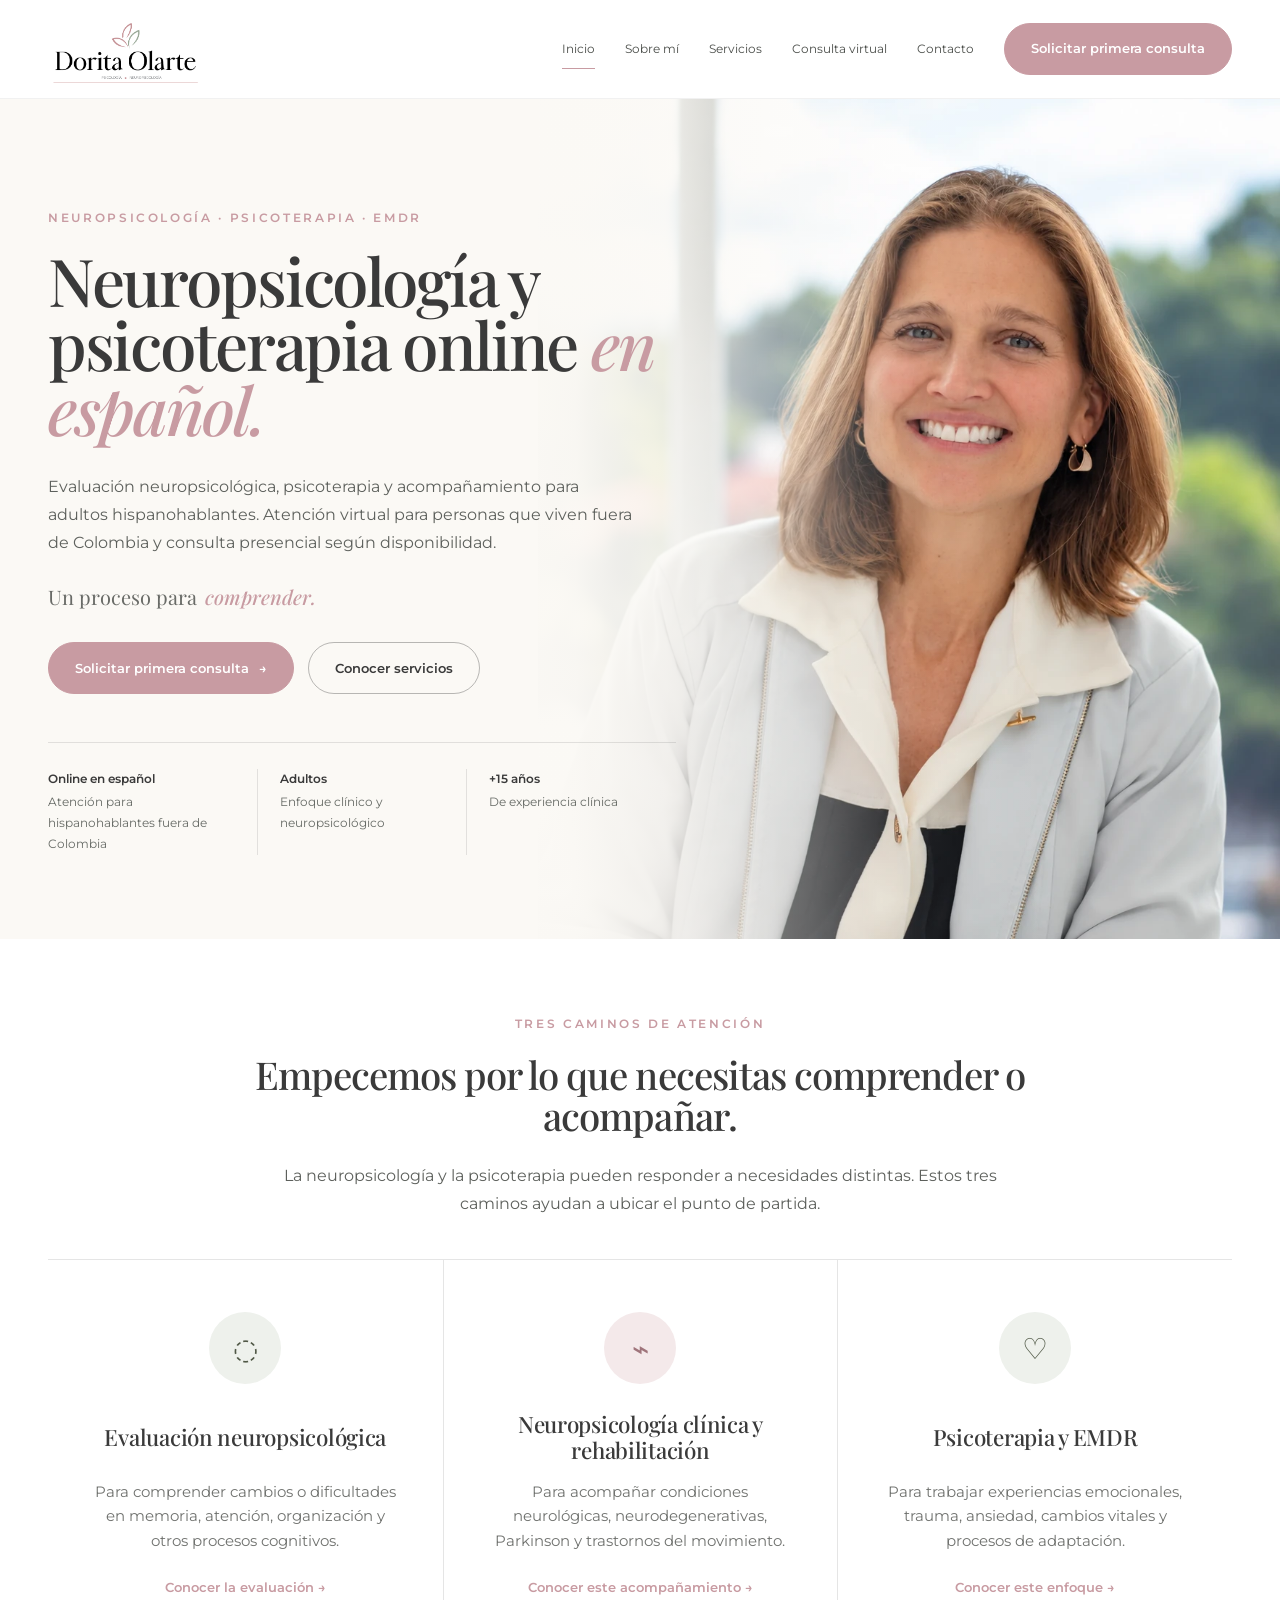
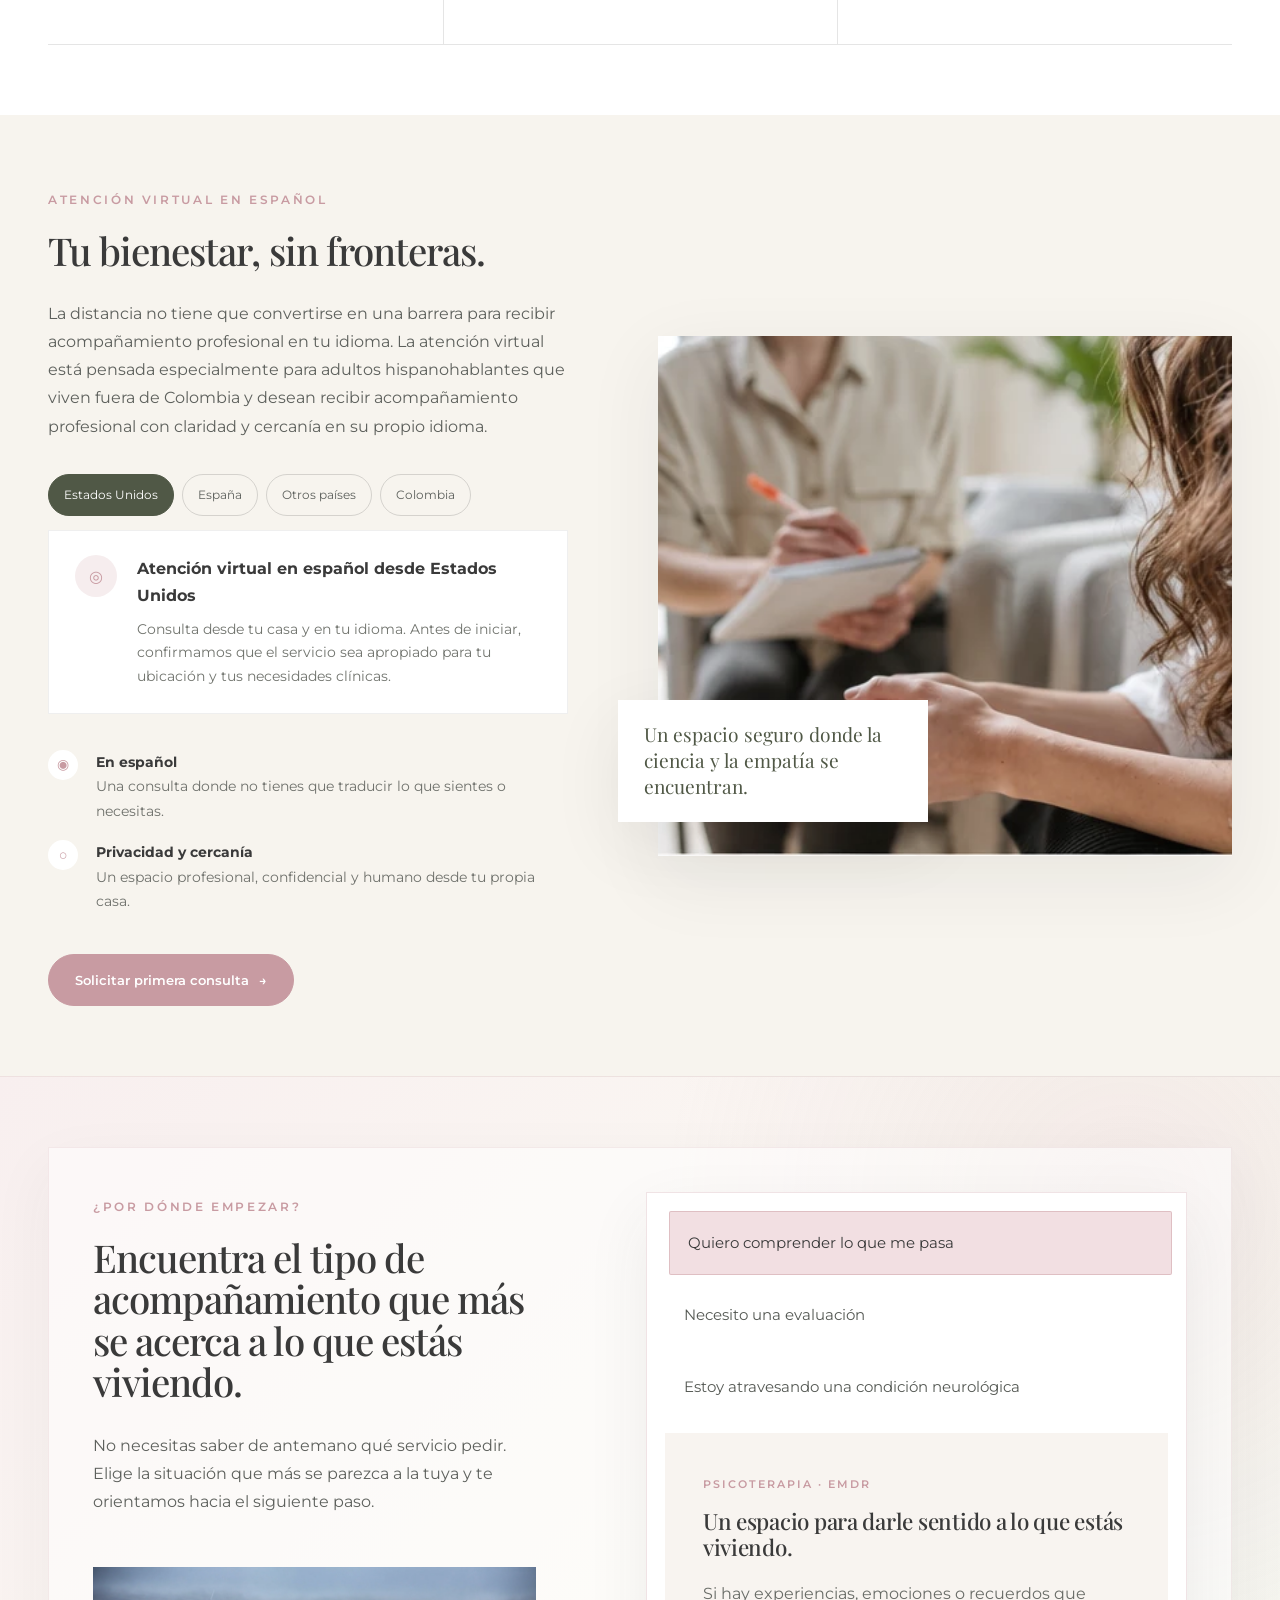
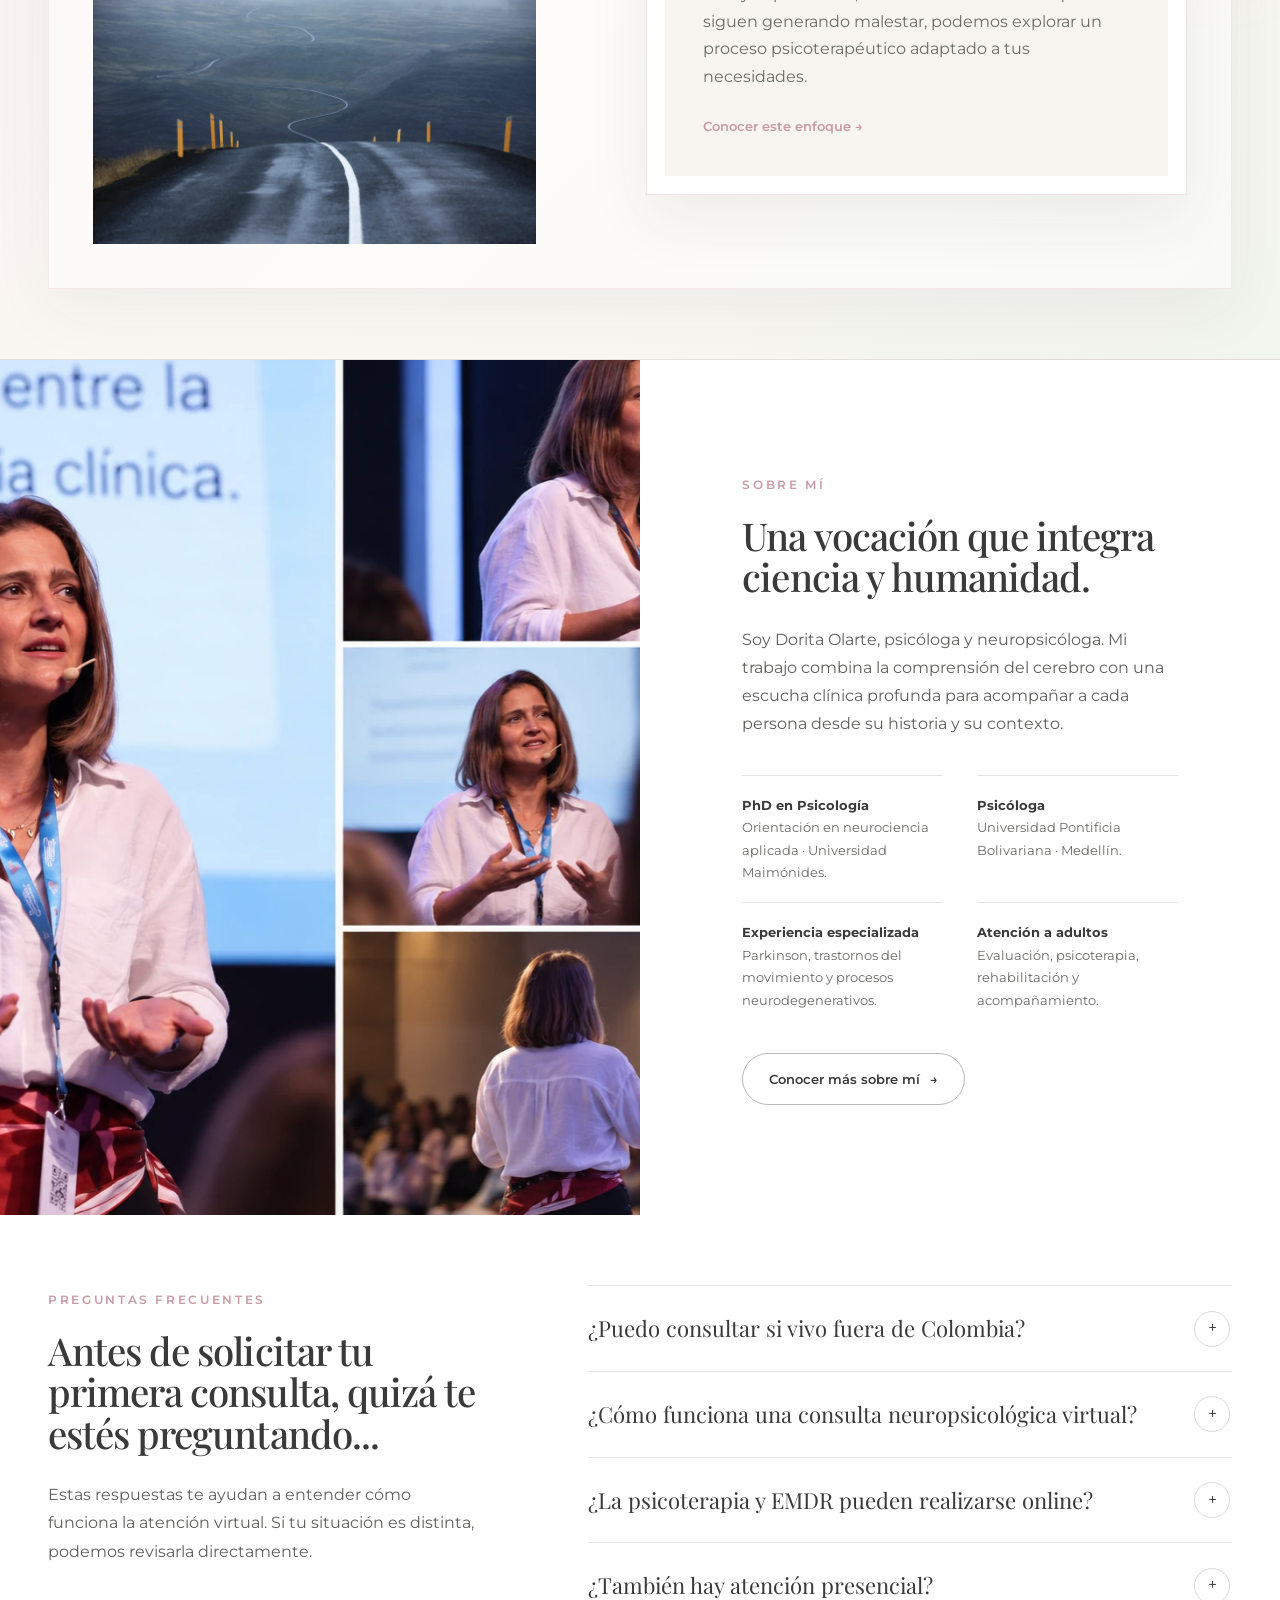
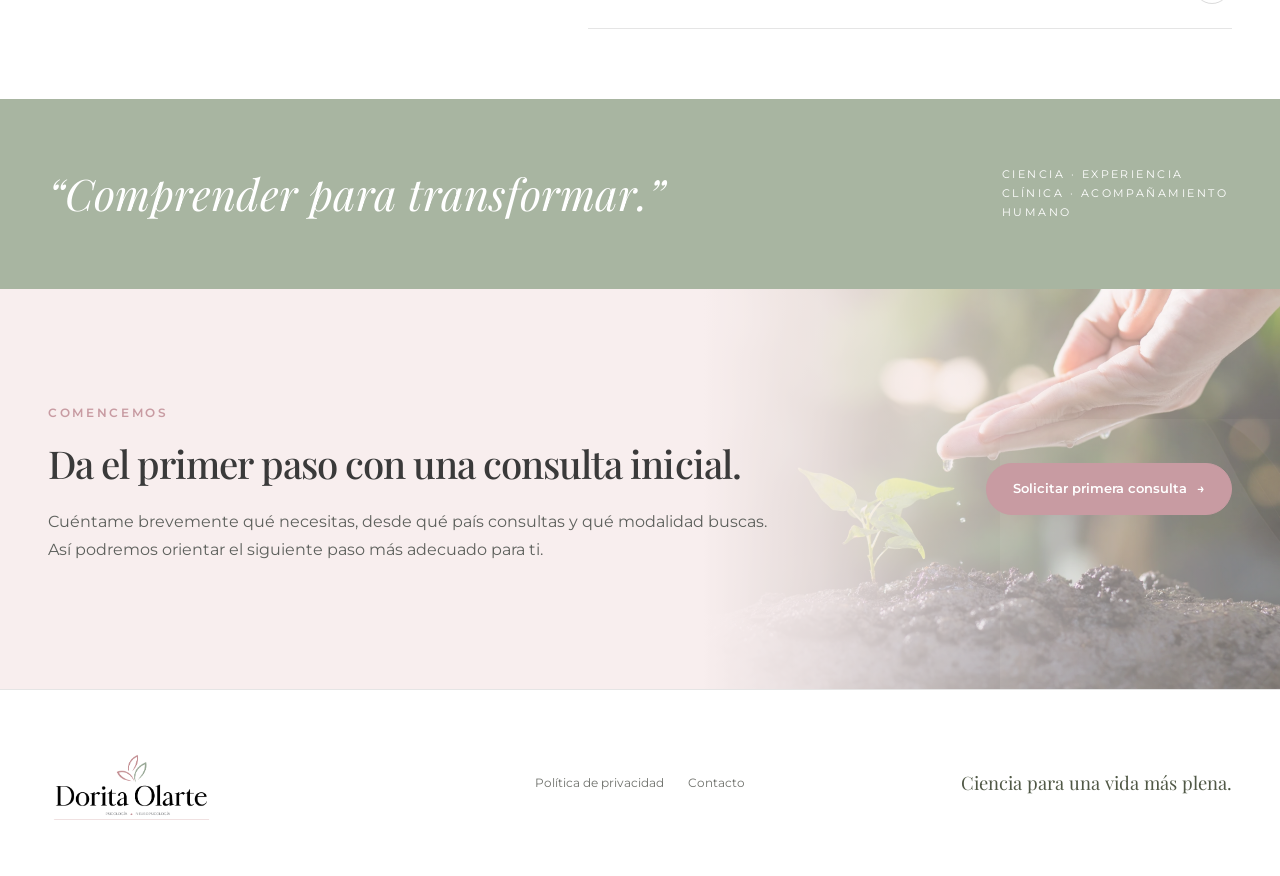
==== commit 1e417c36: "Dorita Optimize V3 1023" ====
--- a/index.html
+++ b/index.html
@@ -5,7 +5,10 @@
   <meta name="viewport" content="width=device-width, initial-scale=1">
   <title>Dra. Dorita Olarte | Neuropsicología y psicoterapia online en español</title>
   <meta name="description" content="Neuropsicología clínica, psicoterapia y EMDR para adultos. Atención virtual en español para personas en Estados Unidos, España y otros países, además de consulta presencial en Colombia.">
-  <link rel="icon" type="image/png" href="assets/images/favicon.png">
+  <link rel="icon" type="image/png" sizes="32x32" href="assets/images/favicon-32x32.png">
+  <link rel="icon" type="image/png" sizes="16x16" href="assets/images/favicon-16x16.png">
+  <link rel="shortcut icon" href="assets/images/favicon.ico">
+  <link rel="apple-touch-icon" sizes="180x180" href="assets/images/apple-touch-icon.png">
   <link rel="stylesheet" href="assets/css/styles.css">
 </head>
 <body>
@@ -112,7 +115,7 @@
     </div>
   </section>
 
-  <section class="section pathway-section" id="orientacion">
+  <section class="section pathway-section pathway-highlight" id="orientacion">
     <div class="container pathway-grid">
       <div class="pathway-intro fade-up">
         <span class="eyebrow">¿Por dónde empezar?</span>
--- a/assets/css/styles.css
+++ b/assets/css/styles.css
@@ -786,3 +786,114 @@
   .service-grid-three .service-card { min-height:0; padding:42px 24px 38px; }
   .home-hero-title { max-width: 100%; }
 }
+
+
+/* 2026-10-23 refinement: calmer rhythm with ~50% less vertical space between sections */
+.section { padding-top: 70px; padding-bottom: 70px; }
+.section-sm { padding-top: 44px; padding-bottom: 44px; }
+.section-lg { padding-top: 84px; padding-bottom: 84px; }
+.service-chapter { padding-top: 72px; padding-bottom: 72px; }
+.breathing-quote { padding-top: 72px; padding-bottom: 72px; }
+.services-final { padding-top: 76px; padding-bottom: 76px; }
+.section-heading { margin-bottom: 42px; }
+
+@media (max-width: 900px) {
+  .section { padding-top: 54px; padding-bottom: 54px; }
+  .section-sm { padding-top: 38px; padding-bottom: 38px; }
+  .section-lg { padding-top: 60px; padding-bottom: 60px; }
+  .service-chapter { padding-top: 56px; padding-bottom: 56px; }
+  .breathing-quote { padding-top: 56px; padding-bottom: 56px; }
+  .services-final { padding-top: 58px; padding-bottom: 58px; }
+  .section-heading { margin-bottom: 36px; }
+}
+
+@media (max-width: 600px) {
+  .section { padding-top: 42px; padding-bottom: 42px; }
+  .section-sm { padding-top: 32px; padding-bottom: 32px; }
+  .section-lg { padding-top: 48px; padding-bottom: 48px; }
+  .service-chapter { padding-top: 46px; padding-bottom: 46px; }
+  .breathing-quote { padding-top: 46px; padding-bottom: 46px; }
+  .services-final { padding-top: 50px; padding-bottom: 50px; }
+  .section-heading { margin-bottom: 30px; }
+  /* Keep breathing room inside cards even though inter-section spacing is tighter. */
+  .service-card { padding-top: 38px; padding-bottom: 34px; }
+  .clinical-proof-grid,
+  .clinical-proof-grid.reverse,
+  .virtual-grid,
+  .page-hero-grid,
+  .about-story-grid,
+  .approach-grid,
+  .chapter-grid,
+  .dark-grid,
+  .contact-grid { row-gap: 34px; }
+}
+
+/* About page: use the same current portrait as the Home hero while preserving a natural crop. */
+.sobre-mi .page-hero-image img,
+.page-hero-image img[src*="dorita-hero-final"] {
+  object-position: center 20%;
+}
+
+
+/* 2026-10-23 Contact + Home pathway refinement */
+/* Contact: keep the information column editorial and remove portrait dependency. */
+.contact-info { max-width: 560px; }
+.contact-info .contact-list { margin-bottom: 0; }
+.contact-grid { align-items: stretch; }
+.contact-card { align-self: start; }
+
+/* Contact closing banner: reuse the established forest language from the site. */
+.contact-banner {
+  min-height: 300px;
+  background:
+    linear-gradient(rgba(255,255,255,.18), rgba(255,255,255,.18)),
+    url('../images/home-hero-forest.webp') center 58% / cover no-repeat;
+}
+
+/* Home: make the guided starting-point selector a clear decision moment. */
+.pathway-highlight {
+  position: relative;
+  background:
+    radial-gradient(circle at 88% 14%, rgba(200,155,162,.16), transparent 34%),
+    linear-gradient(135deg, #f8efef 0%, #fbf8f3 52%, #f2f4ee 100%);
+  border-top: 1px solid rgba(200,155,162,.22);
+  border-bottom: 1px solid rgba(138,149,129,.18);
+}
+.pathway-highlight .pathway-grid {
+  position: relative;
+  padding: 44px;
+  background: rgba(255,255,255,.56);
+  border: 1px solid rgba(200,155,162,.18);
+  box-shadow: 0 22px 60px rgba(58,58,58,.055);
+}
+.pathway-highlight .pathway-intro .eyebrow {
+  color: var(--rose);
+}
+.pathway-highlight .pathway-panel {
+  border-color: rgba(200,155,162,.28);
+  box-shadow: 0 24px 60px rgba(58,58,58,.075);
+}
+.pathway-highlight .pathway-tab {
+  border-radius: 2px;
+  font-size: .94rem;
+}
+.pathway-highlight .pathway-tab.active {
+  background: #f2dfe2;
+  border-color: rgba(200,155,162,.48);
+  color: var(--charcoal);
+}
+.pathway-highlight .pathway-result {
+  background: rgba(248,244,239,.92);
+}
+
+@media (max-width: 900px) {
+  .pathway-highlight .pathway-grid { padding: 32px; }
+  .contact-grid { align-items:start; }
+}
+
+@media (max-width: 600px) {
+  .pathway-highlight .pathway-grid { padding: 20px 16px; }
+  .pathway-highlight .pathway-panel { padding: 10px; }
+  .pathway-highlight .pathway-tab { font-size: .9rem; }
+  .contact-banner { min-height: 210px; background-position: center 62%; }
+}
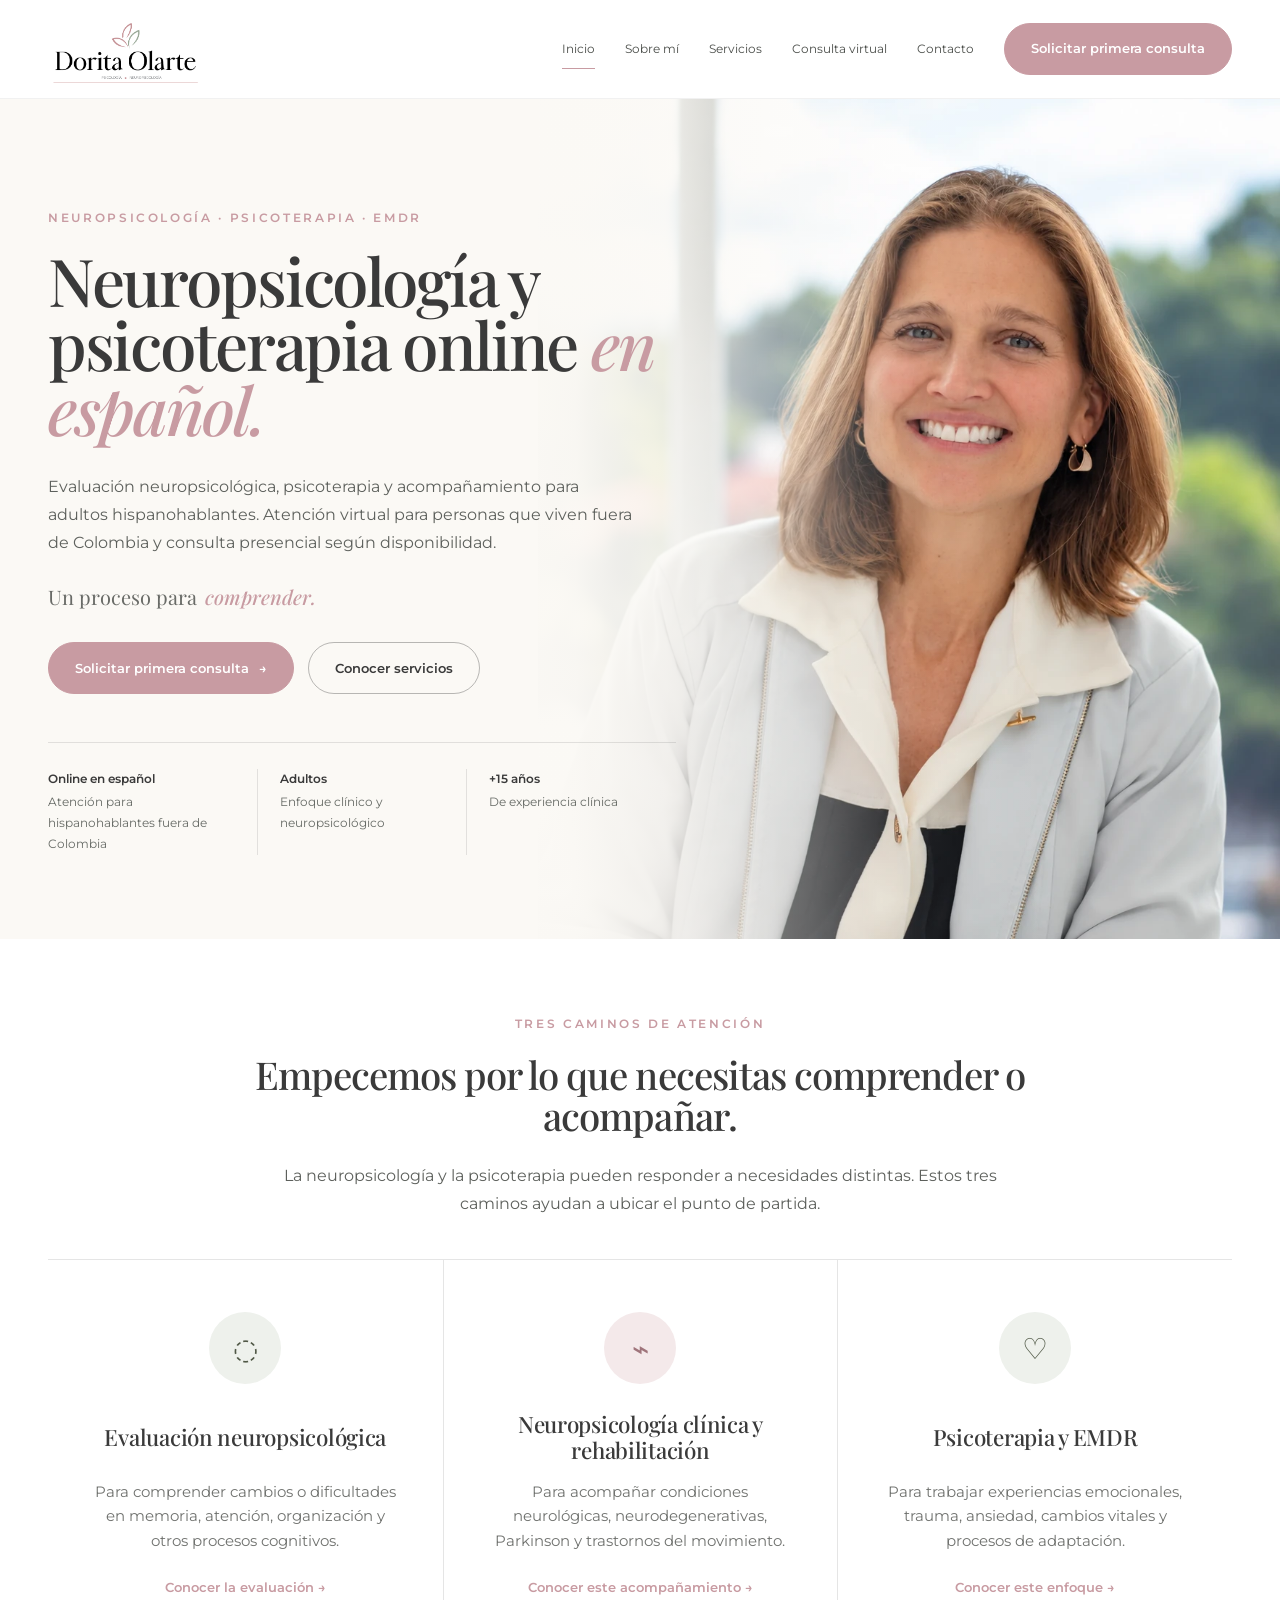
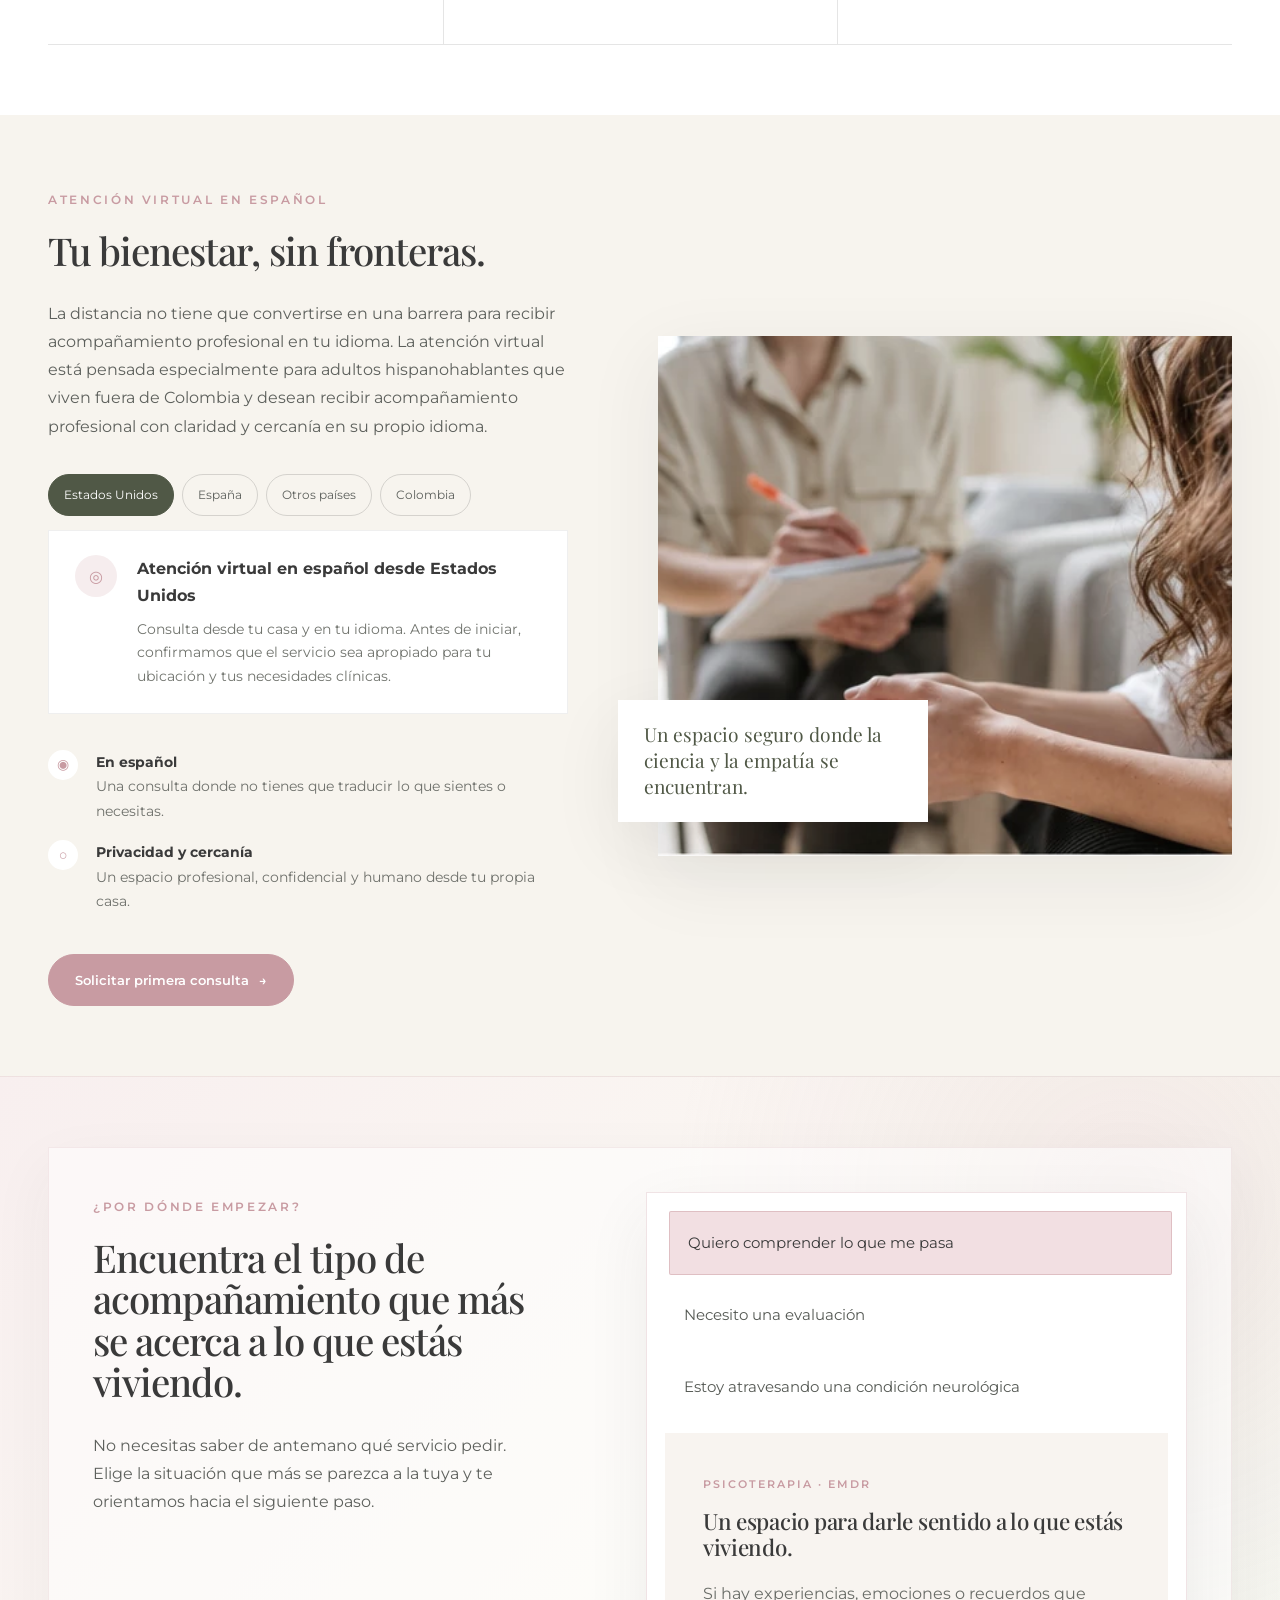
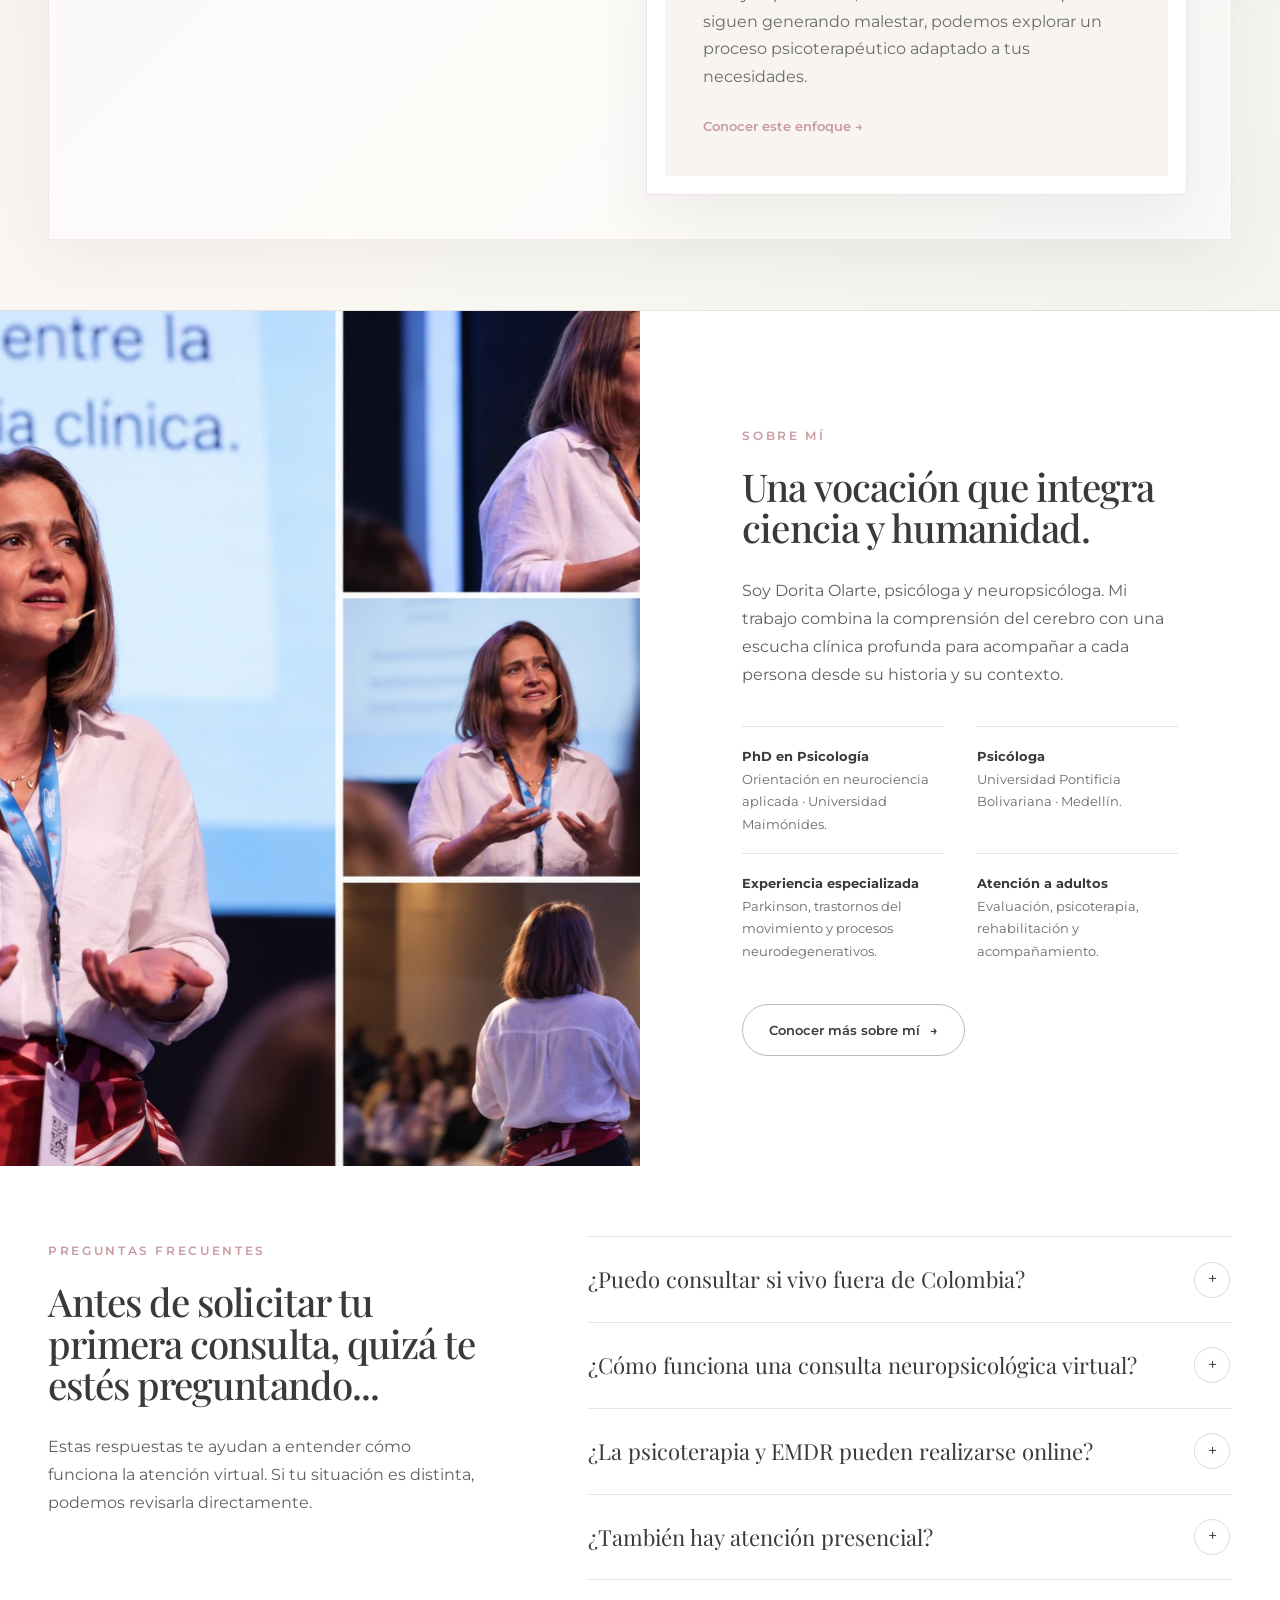
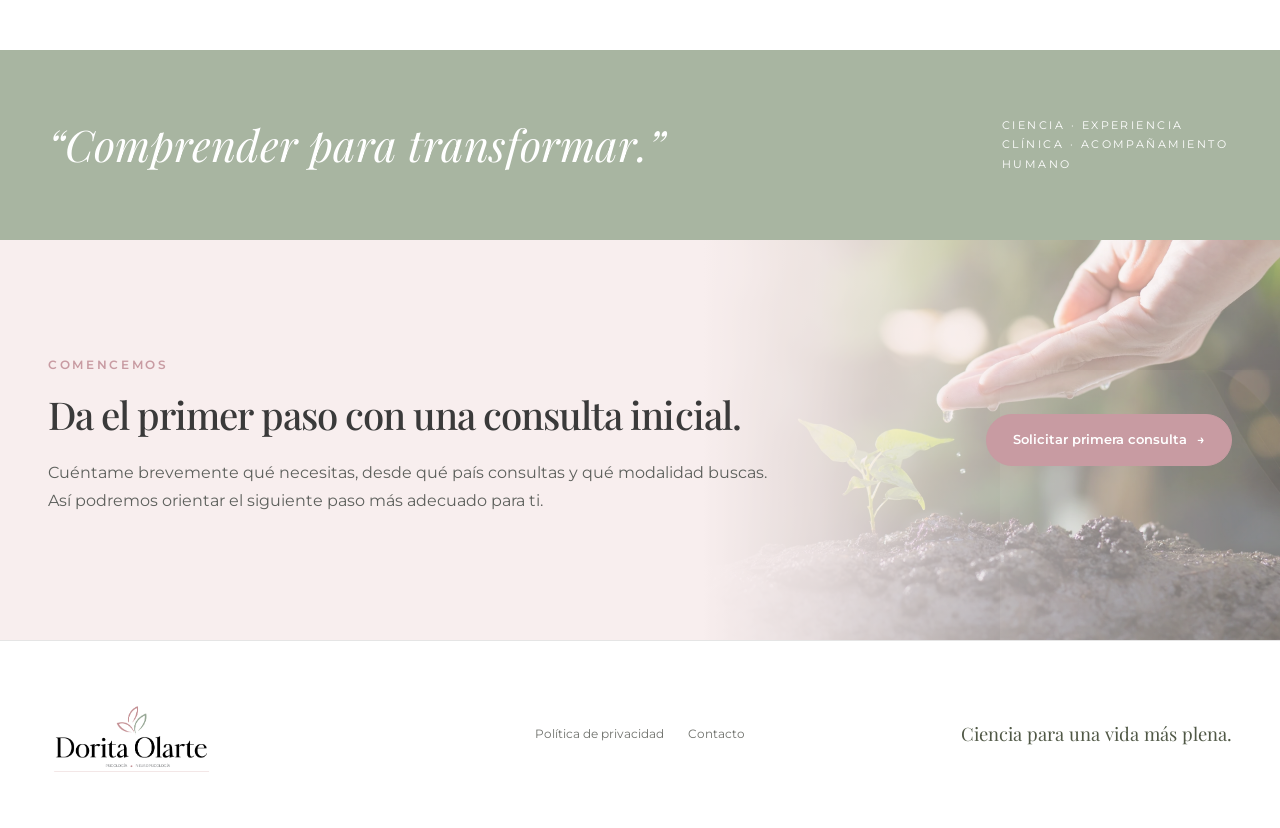
==== commit 112785d1: "dorita Optimized V9" ====
--- a/index.html
+++ b/index.html
@@ -121,9 +121,6 @@
         <span class="eyebrow">¿Por dónde empezar?</span>
         <h2 class="h2">Encuentra el tipo de acompañamiento que más se acerca a lo que estás viviendo.</h2>
         <p class="lead">No necesitas saber de antemano qué servicio pedir. Elige la situación que más se parezca a la tuya y te orientamos hacia el siguiente paso.</p>
-        <figure class="pathway-image fade-up">
-          <img src="assets/images/journey-road.webp" alt="Camino entre montañas como metáfora de un proceso de acompañamiento" loading="lazy">
-        </figure>
       </div>
       <div class="pathway-panel fade-up" data-pathway>
         <div class="pathway-tabs" role="tablist" aria-label="Motivos de consulta">
